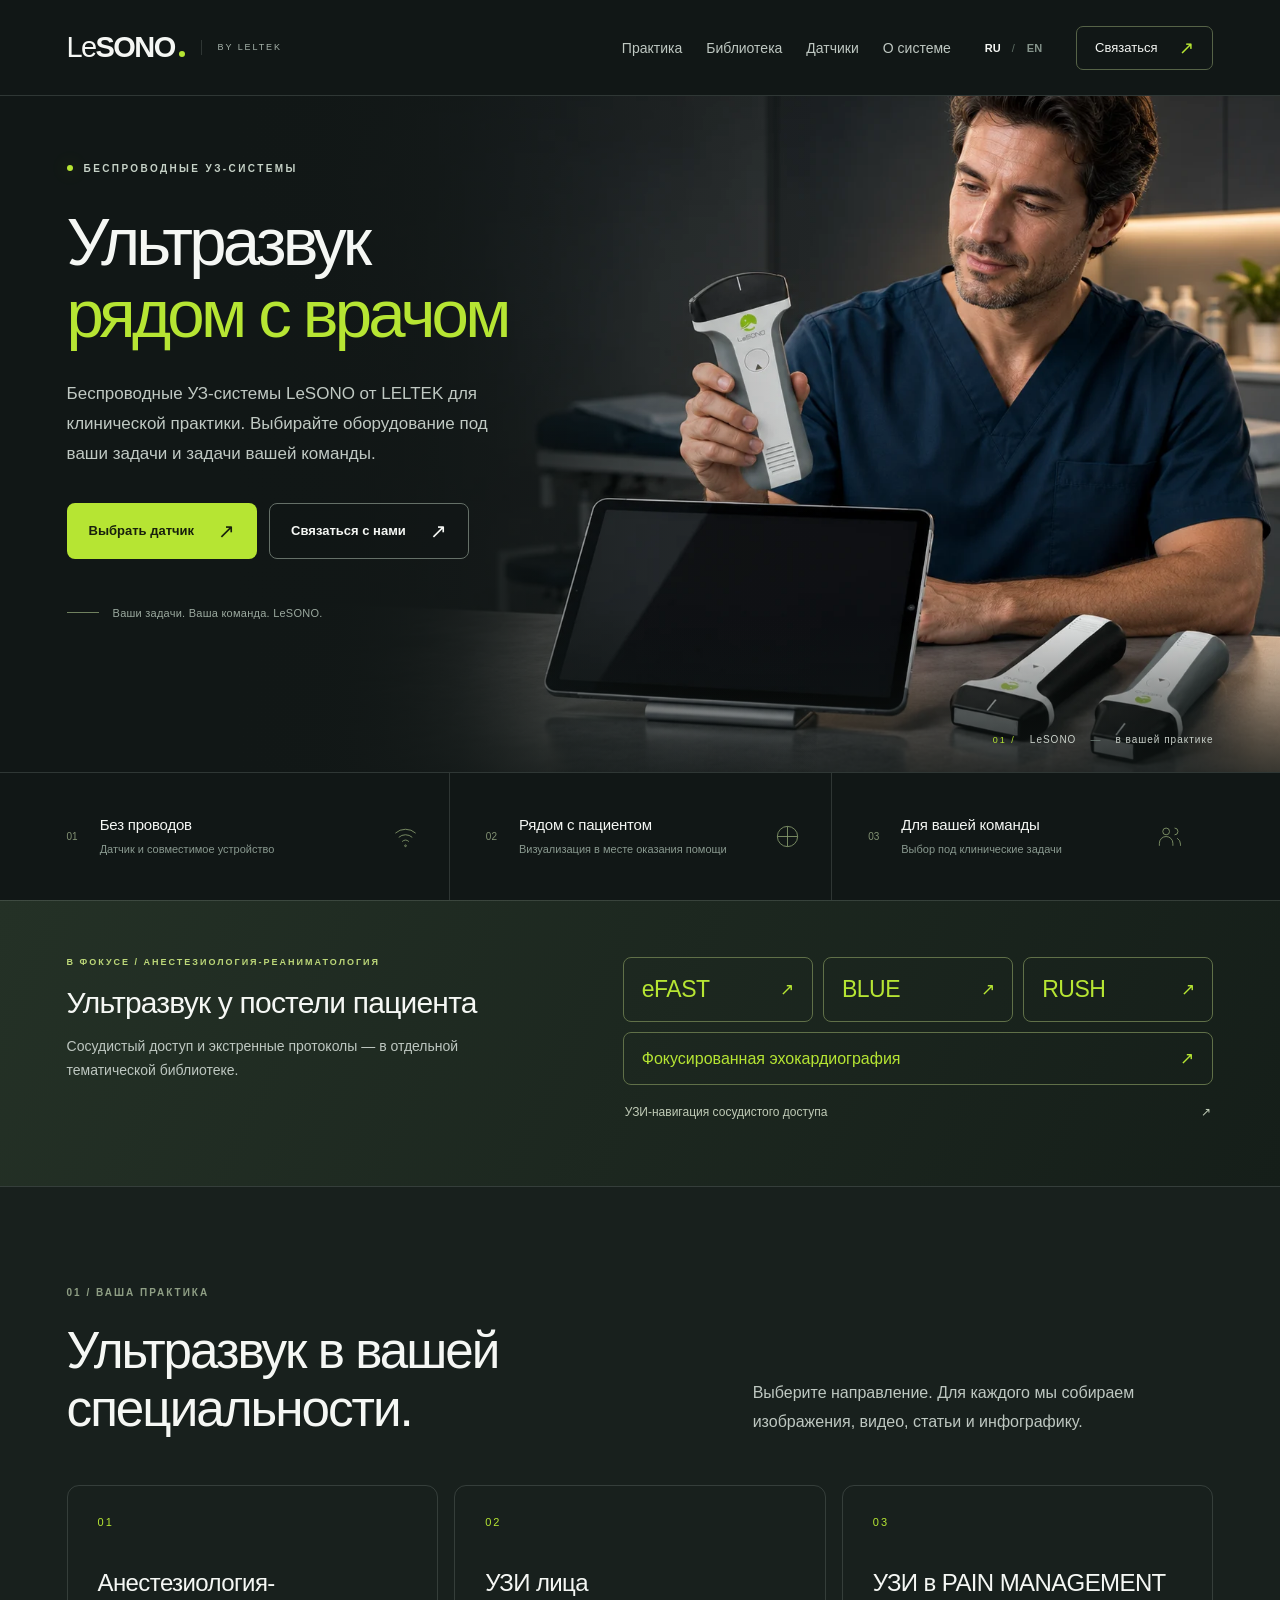
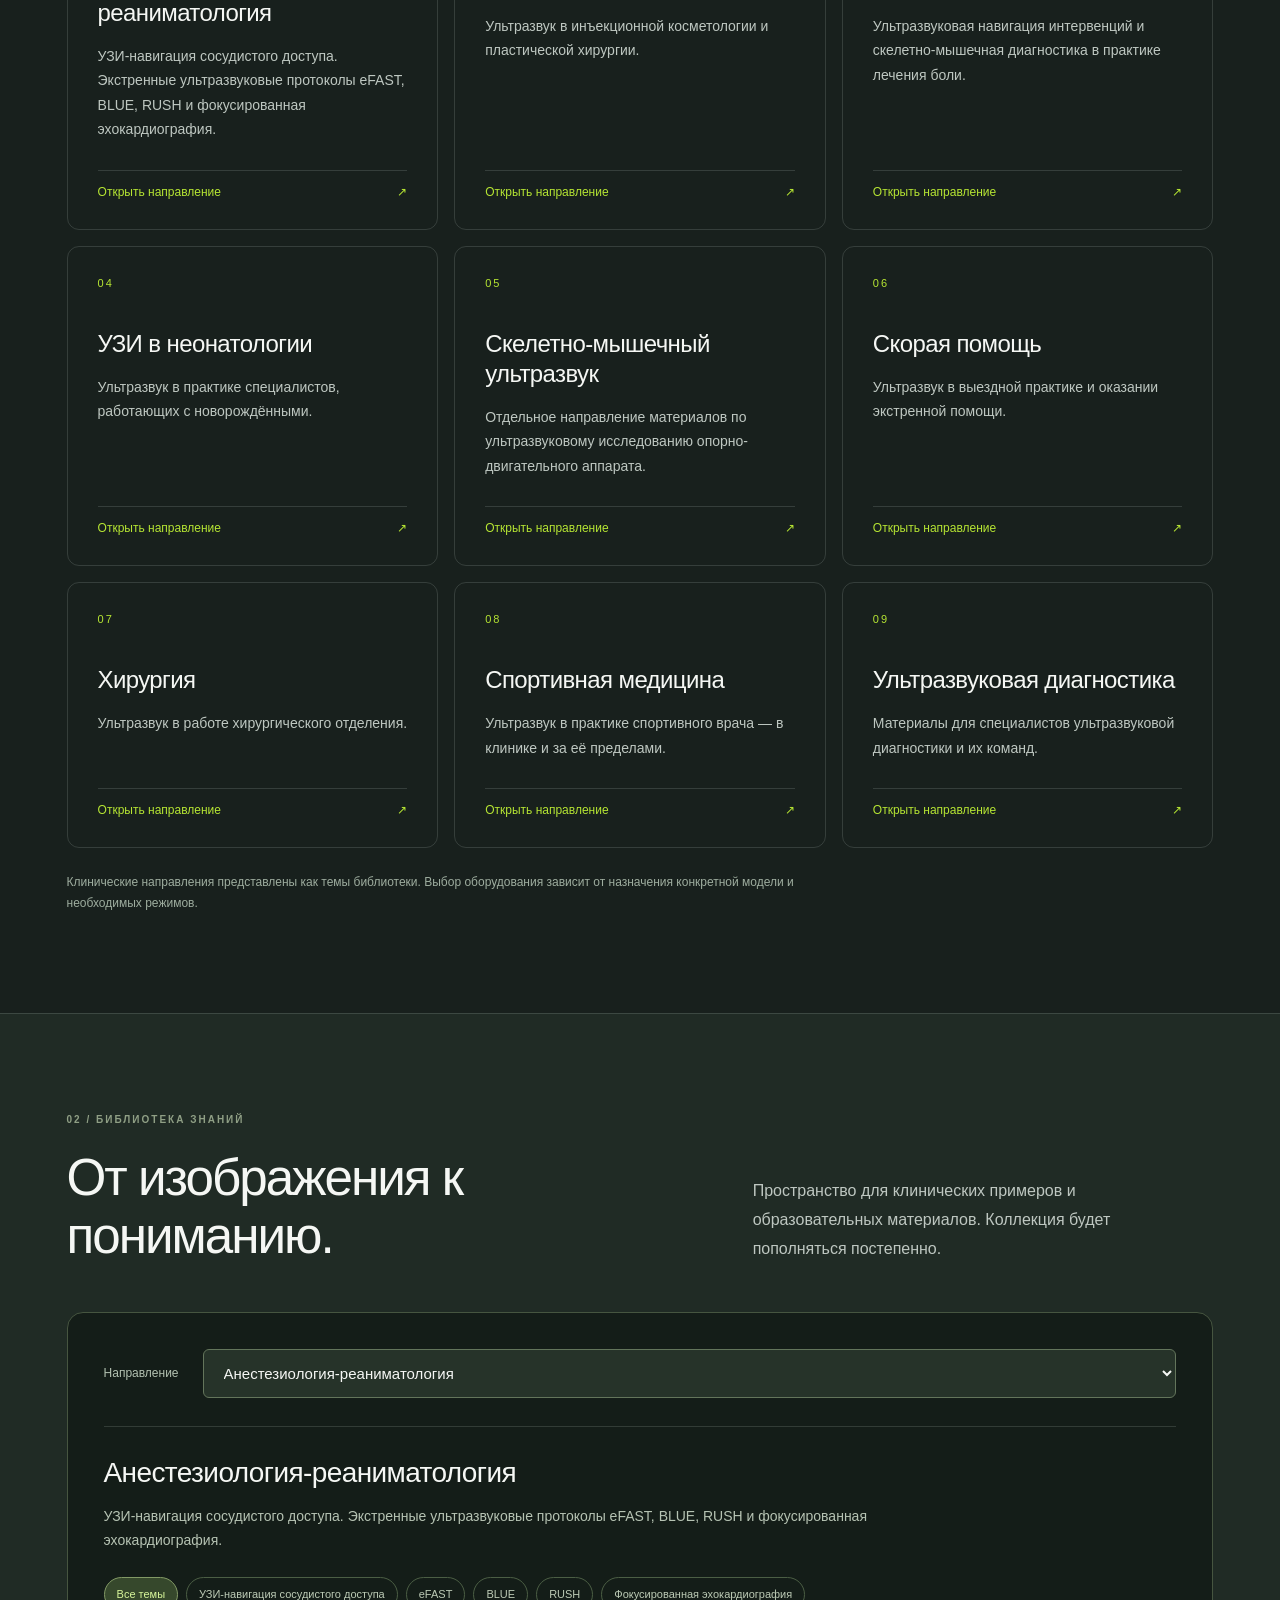
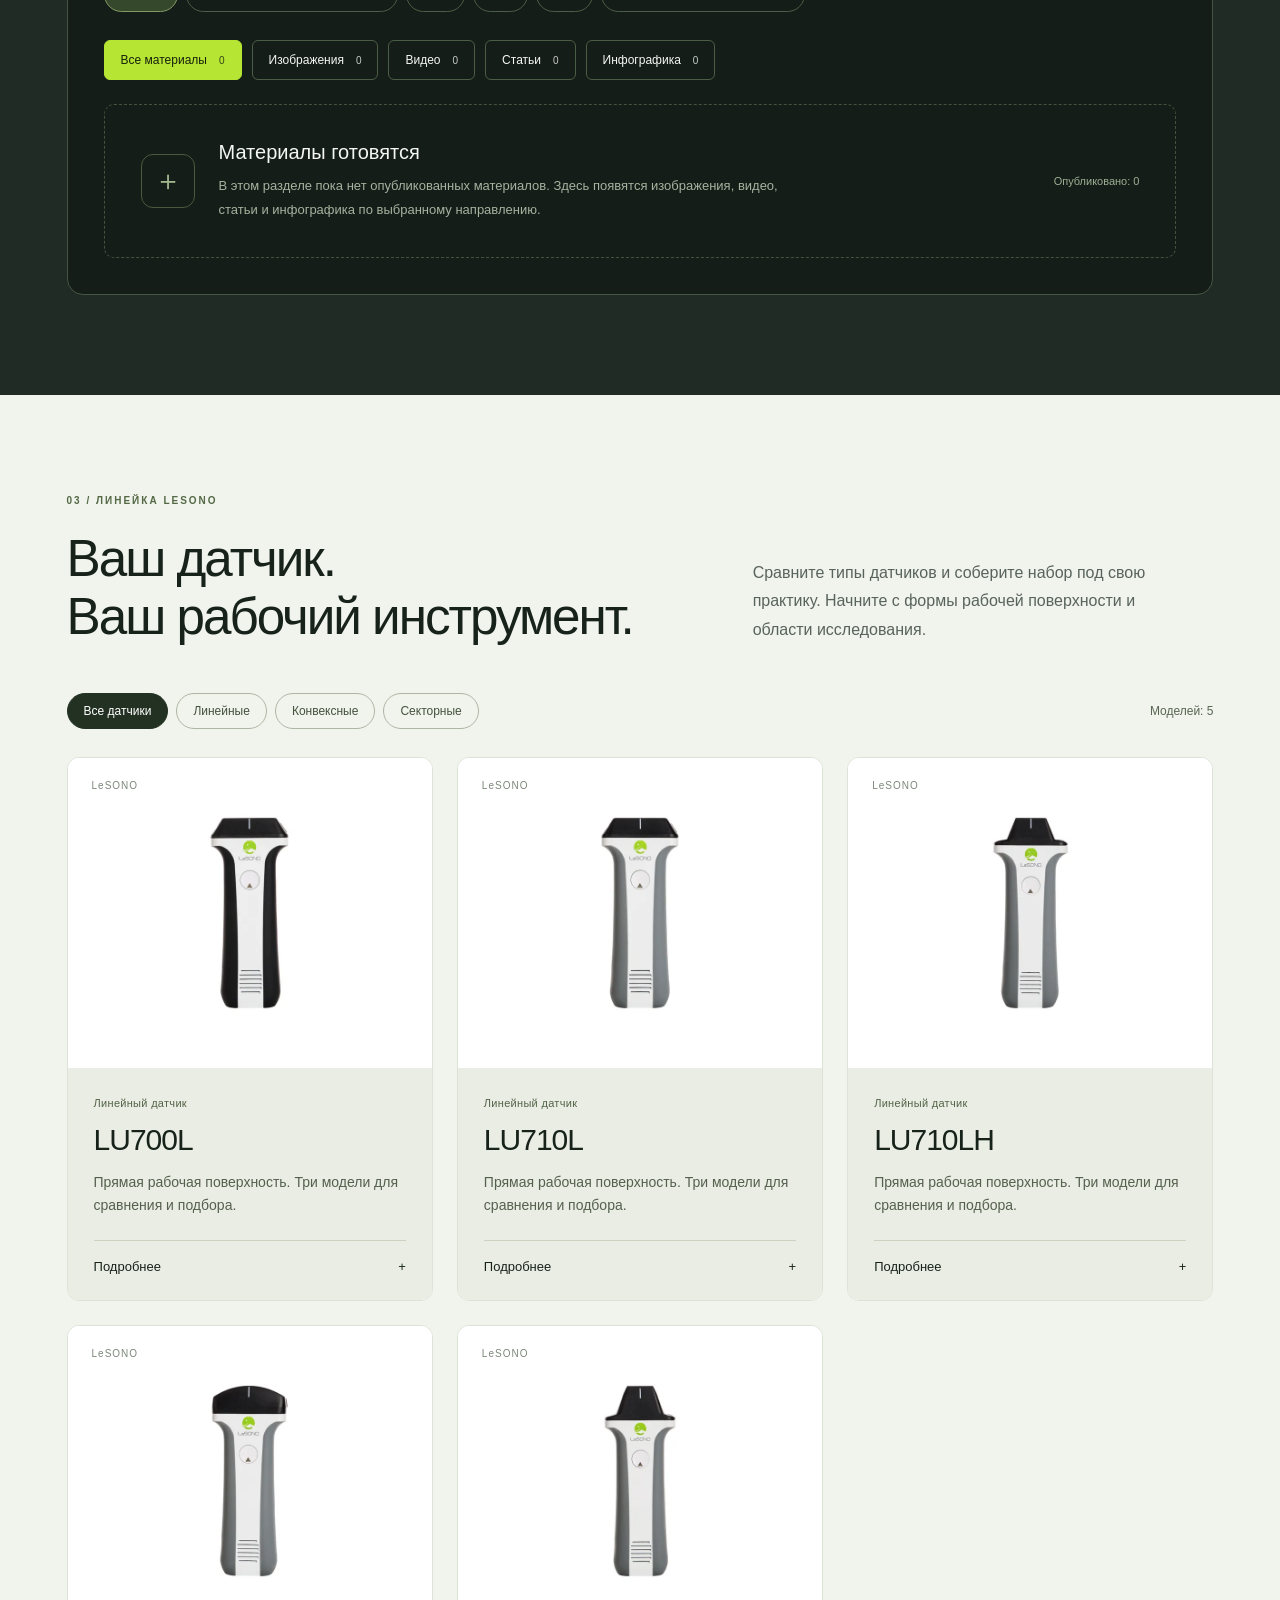
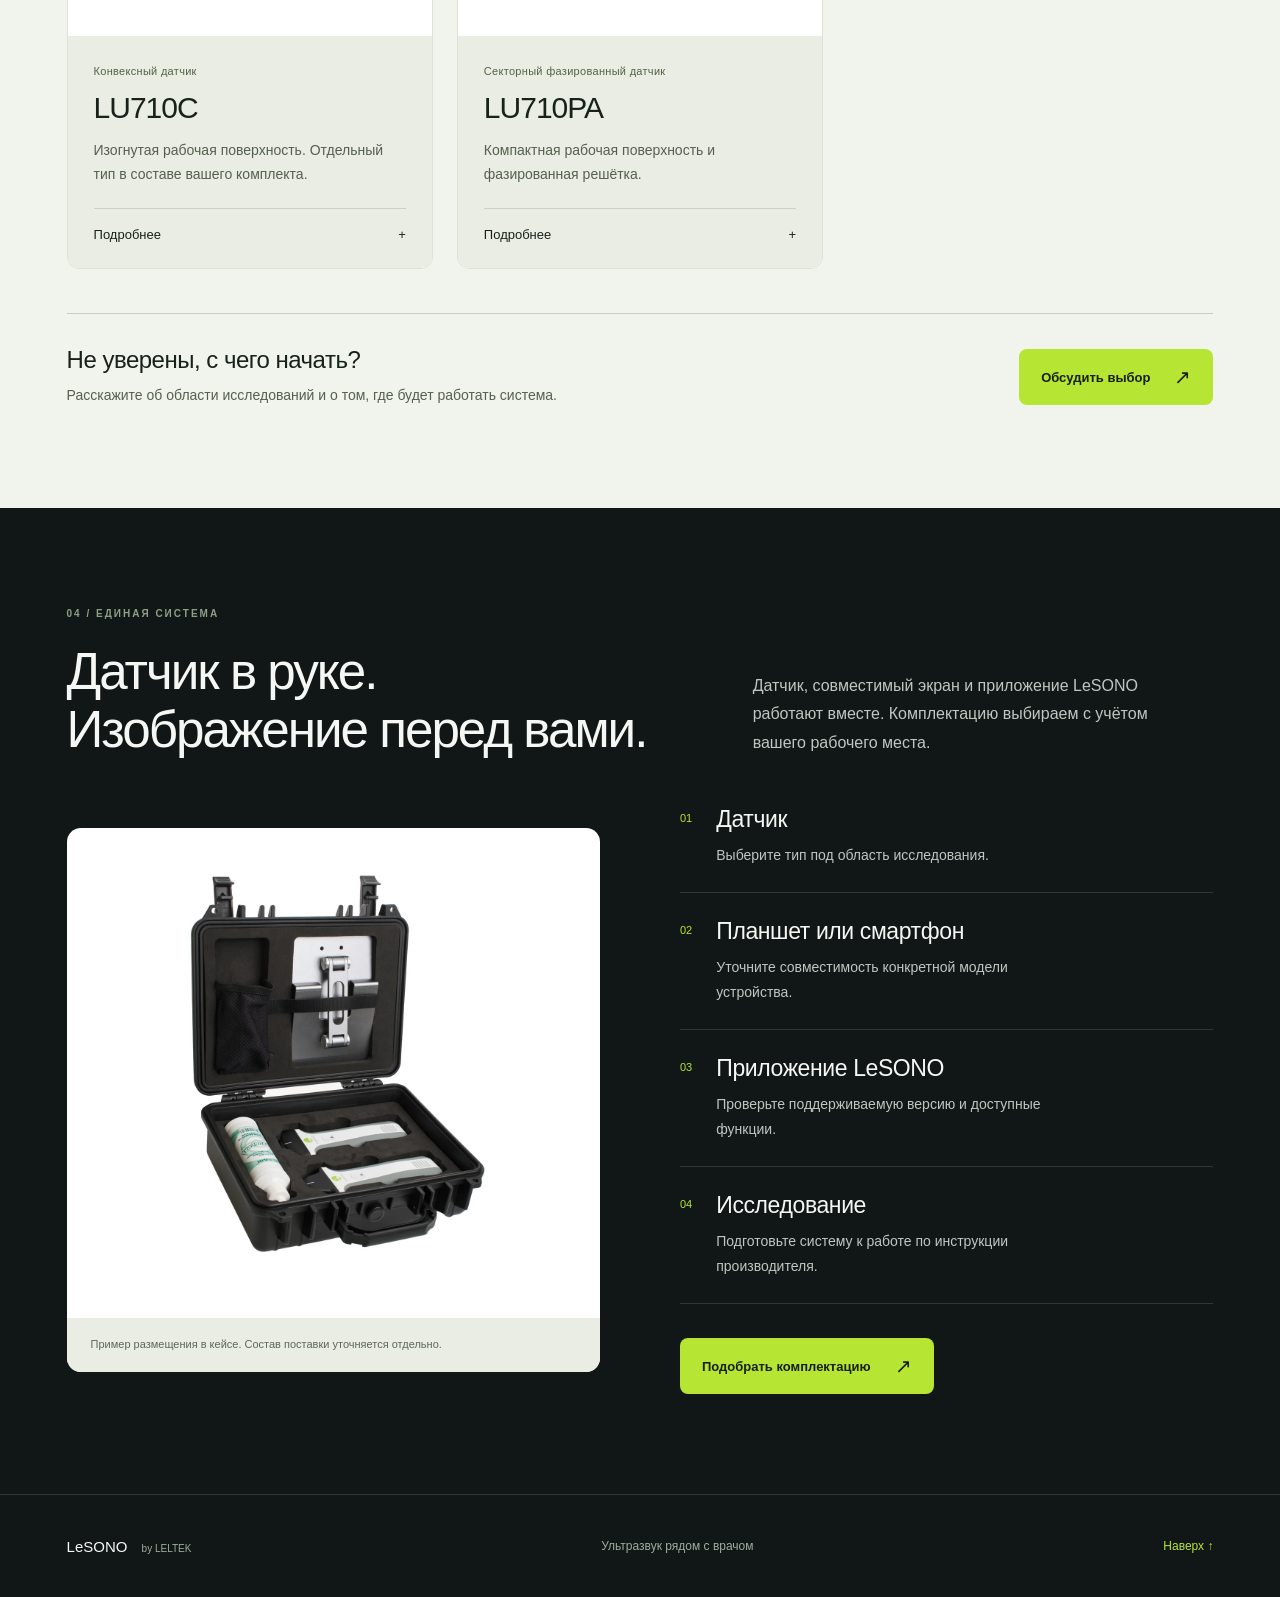
==== index.html @ 286c2ba1 "Publish bilingual LeSONO review website" ====
<!doctype html>
<html lang="ru">
  <head>
    <meta charset="UTF-8" />
    <meta name="viewport" content="width=device-width, initial-scale=1" />
    <meta name="color-scheme" content="dark" />
    <meta name="theme-color" content="#111716" />
    <meta name="robots" content="noindex, nofollow" />
    <meta name="description" content="Беспроводные УЗ-системы LeSONO от LELTEK. Оборудование под ваши задачи и задачи вашей команды." />
    <title>LeSONO — ультразвук рядом с врачом</title>
    <link rel="icon" href="./assets/favicon.svg" type="image/svg+xml" />
    <link rel="stylesheet" href="./styles.css" />
    <script src="./app.js" type="module"></script>
  </head>
  <body>
    <a class="skip-link" href="#main" data-i18n="skip">К содержимому</a>
    <header class="header">
      <a class="brand" href="./" aria-label="LeSONO by LELTEK">
        <span class="brand-name">Le<span>SONO</span><i aria-hidden="true"></i></span>
        <span class="brand-by">BY LELTEK</span>
      </a>
      <nav class="navigation" aria-label="Основная навигация" data-i18n-aria="navigation">
        <a class="nav-link" href="#practice" data-i18n="navPractice">Практика</a>
        <a class="nav-link" href="#library" data-i18n="navLibrary">Библиотека</a>
        <a class="nav-link" href="#catalog" data-i18n="navProbes">Датчики</a>
        <button class="nav-link" data-open="system" data-i18n="navSystem">О системе</button>
      </nav>
      <div class="header-actions">
        <div class="language-switch" role="group" aria-label="Язык сайта" data-i18n-aria="language">
          <button class="language-button is-active" type="button" data-language="ru" aria-pressed="true" aria-label="Русский">RU</button>
          <span aria-hidden="true">/</span>
          <button class="language-button" type="button" data-language="en" aria-pressed="false" aria-label="English">EN</button>
        </div>
        <button class="header-contact" data-open="contact"><span data-i18n="headerContact">Связаться</span><span aria-hidden="true">↗</span></button>
      </div>
    </header>

    <main id="main">
      <section class="hero" aria-labelledby="hero-title">
        <div class="hero-art">
          <picture>
            <source media="(max-width: 767px)" srcset="./assets/hero-mobile.webp" width="900" height="1125" />
            <img class="hero-image" src="./assets/hero-desktop.webp" width="1448" height="1086" fetchpriority="high" alt="Врач с беспроводным датчиком LeSONO, планшетом и дополнительными датчиками" data-i18n-alt="heroAlt" />
          </picture>
        </div>
        <div class="hero-copy">
          <p class="eyebrow"><span class="status-dot" aria-hidden="true"></span><span data-i18n="eyebrow">БЕСПРОВОДНЫЕ УЗ-СИСТЕМЫ</span></p>
          <h1 id="hero-title"><span data-i18n="titleFirst">Ультразвук</span><span class="title-accent" data-i18n="titleSecond">рядом с врачом</span></h1>
          <p class="hero-description" data-i18n="description">Беспроводные УЗ-системы LeSONO от LELTEK для клинической практики. Выбирайте оборудование под ваши задачи и задачи вашей команды.</p>
          <div class="hero-actions">
            <button class="button button-primary" data-open="probes"><span data-i18n="explore">Выбрать датчик</span><span aria-hidden="true">↗</span></button>
            <button class="button button-secondary" data-open="contact"><span data-i18n="contact">Связаться с нами</span><span aria-hidden="true">↗</span></button>
          </div>
          <div class="hero-signature"><span class="signature-line" aria-hidden="true"></span><span data-i18n="signature">Ваши задачи. Ваша команда. LeSONO.</span></div>
        </div>
        <div class="image-caption" aria-hidden="true"><span class="caption-index">01 /</span> LeSONO <span class="caption-separator">—</span> <span data-i18n="caption">в вашей практике</span></div>
      </section>

      <section class="principles" aria-label="Система LeSONO" data-i18n-aria="principlesLabel">
        <div class="principle"><span class="principle-index">01</span><div><h2 data-i18n="principleOne">Без проводов</h2><p data-i18n="principleOneText">Датчик и совместимое устройство</p></div><svg viewBox="0 0 32 32" fill="none" aria-hidden="true"><path d="M4 12a18 18 0 0 1 24 0M8 17a12 12 0 0 1 16 0M12 22a6 6 0 0 1 8 0"/><circle cx="16" cy="27" r="1"/></svg></div>
        <div class="principle"><span class="principle-index">02</span><div><h2 data-i18n="principleTwo">Рядом с пациентом</h2><p data-i18n="principleTwoText">Визуализация в месте оказания помощи</p></div><svg viewBox="0 0 32 32" fill="none" aria-hidden="true"><path d="M16 4v24M4 16h24"/><circle cx="16" cy="16" r="12"/></svg></div>
        <div class="principle"><span class="principle-index">03</span><div><h2 data-i18n="principleThree">Для вашей команды</h2><p data-i18n="principleThreeText">Выбор под клинические задачи</p></div><svg viewBox="0 0 32 32" fill="none" aria-hidden="true"><circle cx="12" cy="10" r="4"/><path d="M4 27v-3a8 8 0 0 1 16 0v3M22 6a4 4 0 0 1 0 8M25 18a8 8 0 0 1 4 7v2"/></svg></div>
      </section>
    </main>

    <dialog id="probes-dialog" class="dialog probes-dialog" aria-labelledby="probes-title">
      <div class="dialog-inner">
        <button class="close-button" data-close aria-label="Закрыть" data-i18n-aria="close">×</button>
        <p class="eyebrow" data-i18n="range">ЛИНЕЙКА LESONO</p>
        <h2 id="probes-title" data-i18n="probesTitle">Выберите свой датчик</h2>
        <p class="dialog-intro" data-i18n="probesIntro">Начните с типа датчика. Для уточнения комплектации свяжитесь с нами.</p>
        <div class="filter-list" role="group" aria-label="Тип датчика" data-i18n-aria="probeType">
          <button class="filter is-active" data-filter="all" aria-pressed="true" data-i18n="all">Все</button>
          <button class="filter" data-filter="linear" aria-pressed="false" data-i18n="linear">Линейные</button>
          <button class="filter" data-filter="convex" aria-pressed="false" data-i18n="convex">Конвексные</button>
          <button class="filter" data-filter="phased" aria-pressed="false" data-i18n="phased">Секторные</button>
        </div>
        <div class="probe-grid" id="probe-grid" aria-live="polite"></div>
        <a id="quick-catalog" class="quick-catalog" href="#catalog">Открыть полный каталог ↓</a>
        <div class="dialog-footer"><span data-i18n="selectionHint">Обсудите задачи вашей команды</span><button class="button button-primary" data-open="contact"><span data-i18n="contact">Связаться с нами</span><span aria-hidden="true">↗</span></button></div>
      </div>
    </dialog>

    <dialog id="system-dialog" class="dialog small-dialog" aria-labelledby="system-title">
      <div class="dialog-inner">
        <button class="close-button" data-close aria-label="Закрыть" data-i18n-aria="close">×</button>
        <p class="eyebrow">LESONO BY LELTEK</p>
        <h2 id="system-title" data-i18n="systemTitle">От датчика к изображению</h2>
        <p class="dialog-intro" data-i18n="systemIntro">Беспроводной датчик работает вместе с приложением на совместимом устройстве. Состав системы подбирается под задачи вашей практики.</p>
        <ol class="system-steps"><li><span data-i18n="stepOne">Выберите датчик</span></li><li><span data-i18n="stepTwo">Уточните совместимость устройства</span></li><li><span data-i18n="stepThree">Подберите комплектацию</span></li></ol>
        <button class="button button-primary" data-open="probes"><span data-i18n="explore">Выбрать датчик</span><span aria-hidden="true">↗</span></button>
      </div>
    </dialog>

    <dialog id="contact-dialog" class="dialog small-dialog" aria-labelledby="contact-title">
      <div class="dialog-inner">
        <button class="close-button" data-close aria-label="Закрыть" data-i18n-aria="close">×</button>
        <p class="eyebrow" data-i18n="contactEyebrow">ПРЯМОЙ КОНТАКТ</p>
        <h2 id="contact-title" data-i18n="contactTitle">Обсудим ваши задачи</h2>
        <div id="contact-details"></div>
      </div>
    </dialog>
    <noscript><p class="noscript-note">Для переключения языка и просмотра моделей включите JavaScript. / Enable JavaScript to switch languages and browse probes.</p></noscript>
  </body>
</html>
---- styles.css ----
@charset "UTF-8";
:root{--bg:#111716;--panel:#18201d;--text:#f5f7f4;--muted:#bec7c1;--lime:#b6e533;--border:rgba(221,236,225,.15);--gutter:clamp(24px,5.2vw,88px);font-family:Inter,"Segoe UI",Arial,sans-serif;color:var(--text);background:var(--bg);font-synthesis:none;-webkit-font-smoothing:antialiased;color-scheme:dark}
*{box-sizing:border-box}body{margin:0}button,a{-webkit-tap-highlight-color:transparent}button{font:inherit;cursor:pointer}a{color:inherit;text-decoration:none}button{color:inherit}button:focus-visible,a:focus-visible{outline:2px solid var(--lime);outline-offset:5px}button:disabled{cursor:default}::selection{background:var(--lime);color:var(--bg)}[hidden]{display:none!important}body.dialog-open{overflow:hidden}.skip-link{position:fixed;top:-100px;left:20px;z-index:50;background:var(--lime);color:var(--bg);padding:12px 20px}.skip-link:focus{top:12px}
.header{height:96px;padding:0 var(--gutter);display:flex;align-items:center;gap:56px;border-bottom:1px solid var(--border);position:relative;z-index:2;max-width:1920px;margin:auto;background:var(--bg)}.brand{display:flex;align-items:center;gap:16px;flex-shrink:0}.brand-name{font-size:29px;line-height:1;letter-spacing:-1.6px;font-weight:350;position:relative}.brand-name>span{font-weight:650}.brand-name i{display:inline-block;width:6px;height:6px;border-radius:50%;background:var(--lime);margin-left:4px}.brand-by{font-size:9px;letter-spacing:1.9px;color:#a5b1a9;line-height:1.6;border-left:1px solid var(--border);padding-left:16px}.navigation{display:flex;gap:32px;margin-left:auto}.nav-link{background:none;border:0;padding:12px 0;color:var(--muted);font-size:14px;transition:color .2s}.nav-link:hover{color:white}.header-actions{display:flex;gap:32px;align-items:center}.language-switch{display:flex;gap:9px;align-items:center;color:#5d6c63;font-size:11px;letter-spacing:1px}.language-button{border:0;background:transparent;padding:12px 2px;font-size:11px;color:#85948b;font-weight:600}.language-button.is-active{color:var(--text)}.header-contact{display:flex;align-items:center;gap:22px;border:1px solid #566347;background:transparent;padding:12px 18px;font-size:13px;border-radius:7px;transition:border-color .2s}.header-contact:hover{border-color:var(--lime)}.header-contact>span:last-child{color:var(--lime);font-size:18px;line-height:1}
.hero{position:relative;isolation:isolate;min-height:650px;height:clamp(650px,calc(100svh - 224px),860px);max-width:1920px;margin:auto;overflow:hidden;background:var(--bg)}.hero-art{position:absolute;z-index:-2;right:0;top:0;width:82%;height:100%}.hero-art picture{display:block;width:100%;height:100%}.hero-image{display:block;width:100%;height:100%;object-fit:cover;object-position:center 53%}.hero-art::after{content:"";position:absolute;inset:0;background:linear-gradient(90deg,var(--bg) 0%,rgba(17,23,22,.95) 9%,rgba(17,23,22,.74) 22%,rgba(17,23,22,.2) 40%,transparent 57%),linear-gradient(0deg,rgba(17,23,22,.8),transparent 23%)}.hero-copy{padding:clamp(62px,7.4vh,100px) 0 60px var(--gutter);width:min(58%,780px);position:relative;z-index:1;animation:appear .7s ease-out both}.eyebrow{font-size:10px;letter-spacing:2.4px;font-weight:600;display:flex;align-items:center;gap:11px;margin:0 0 32px;color:#c6d2c7}.status-dot{width:6px;height:6px;background:var(--lime);border-radius:50%;box-shadow:0 0 18px #b6e53355;flex-shrink:0}h1{font-size:clamp(54px,5.25vw,84px);line-height:1.07;font-weight:450;letter-spacing:-3.8px;margin:0 0 30px;max-width:720px}h1>span{display:block}.title-accent{color:var(--lime)}.hero-description{font-size:17px;line-height:1.75;max-width:448px;color:#c0c9c3;margin:0 0 34px;font-weight:350;text-wrap:pretty}.hero-actions{display:flex;gap:12px;flex-wrap:wrap}.button{display:inline-flex;justify-content:space-between;align-items:center;gap:24px;border-radius:8px;border:1px solid transparent;padding:17px 21px;min-height:54px;font-size:13px;font-weight:600;transition:background .2s,border-color .2s,transform .2s}.button>span:last-child[aria-hidden]{font-size:20px;line-height:1;font-weight:400}.button-primary{background:var(--lime);color:#18200d}.button-primary:hover{background:#c6ef53;transform:translateY(-2px)}.button-secondary{background:rgba(17,23,22,.55);border-color:#657068;color:var(--text)}.button-secondary:hover{background:#243026;border-color:#9aaa9b}.hero-signature{display:flex;gap:14px;align-items:center;font-size:11px;letter-spacing:.25px;color:#9ba99f;margin-top:48px}.signature-line{width:32px;height:1px;background:#70815f}.image-caption{position:absolute;right:var(--gutter);bottom:27px;font-size:10px;letter-spacing:1px;color:#c9d0c9;display:flex;gap:14px;align-items:center}.caption-index{font-size:9px;letter-spacing:2px;color:var(--lime)}.caption-separator{color:#728079}
.principles{border-top:1px solid var(--border);display:grid;grid-template-columns:repeat(3,1fr);padding:0 var(--gutter);max-width:1920px;margin:auto;min-height:128px;background:var(--bg)}.principle{display:flex;align-items:center;gap:22px;padding:28px 30px 28px 0;position:relative}.principle+.principle{padding-left:36px;border-left:1px solid var(--border)}.principle-index{font-size:10px;color:#839274;align-self:center}.principle h2{font-size:15px;font-weight:500;margin:0 0 8px;letter-spacing:-.2px}.principle p{font-size:11px;line-height:1.5;color:#89998f;margin:0}.principle svg{width:27px;height:27px;stroke:#899d6f;stroke-width:1;flex-shrink:0;margin-left:auto}.noscript-note{padding:20px var(--gutter);color:var(--muted)}
.dialog{border:1px solid #4a5944;border-radius:18px;background:var(--panel);color:var(--text);padding:0;width:min(1050px,calc(100% - 40px));max-height:calc(100svh - 48px);box-shadow:0 30px 100px #0009}.dialog::backdrop{background:#060b09ce;backdrop-filter:blur(8px)}.dialog-inner{padding:42px;position:relative}.close-button{position:absolute;right:20px;top:17px;width:38px;height:38px;border:1px solid var(--border);border-radius:50%;background:transparent;color:var(--muted);font-size:26px;line-height:1}.close-button:hover{border-color:var(--lime);color:var(--text)}.dialog .eyebrow{margin-bottom:16px;padding-right:40px;color:var(--lime)}.dialog h2{font-size:clamp(27px,3vw,42px);line-height:1.15;letter-spacing:-1.3px;font-weight:450;margin:0 0 18px;padding-right:20px}.dialog-intro{font-size:15px;color:var(--muted);line-height:1.7;max-width:670px;margin:0 0 24px}.filter-list{display:flex;gap:8px;flex-wrap:wrap;margin:28px 0 24px}.filter{font-size:12px;border:1px solid #465345;background:transparent;border-radius:30px;padding:10px 16px;color:var(--muted)}.filter.is-active{background:var(--lime);color:var(--bg);border-color:var(--lime)}.probe-grid{display:grid;grid-template-columns:repeat(5,1fr);gap:12px}.probe-card{border:1px solid var(--border);border-radius:10px;overflow:hidden;background:#111815}.probe-card img{width:100%;height:180px;object-fit:contain;background:#fff;display:block;padding:14px}.probe-card-copy{padding:16px 12px}.probe-card h3{font-size:16px;font-weight:550;margin:0 0 8px}.probe-card p{font-size:11px;color:var(--muted);margin:0;line-height:1.5}.dialog-footer{border-top:1px solid var(--border);margin-top:28px;padding-top:24px;display:flex;align-items:center;justify-content:space-between;gap:20px}.dialog-footer>span{font-size:13px;color:var(--muted)}.small-dialog{max-width:620px}.system-steps{counter-reset:step;list-style:none;margin:28px 0;padding:0}.system-steps li{counter-increment:step;display:flex;gap:18px;align-items:center;padding:16px 0;border-top:1px solid var(--border);font-size:14px}.system-steps li::before{content:"0" counter(step);font-size:11px;color:var(--lime)}.contact-unavailable{line-height:1.75;color:var(--muted);font-size:16px;margin:24px 0 8px}.contact-list{display:grid;gap:12px;margin:24px 0 0}.contact-list a{font-size:20px;overflow-wrap:anywhere;color:var(--lime)}.contact-person{color:var(--muted);font-size:15px}.contact-status{width:32px;height:1px;background:var(--lime);margin-top:28px}
@keyframes appear{from{opacity:0;transform:translateY(14px)}to{opacity:1;transform:translateY(0)}}
@media(min-width:1600px){.hero-copy{padding-top:100px}.hero-description{font-size:19px;max-width:490px}.button{font-size:14px}.hero-signature{margin-top:62px}}
@media(min-width:768px) and (max-width:1100px){.header{gap:28px;height:82px}.header-actions{gap:20px}.navigation{gap:20px}.brand-by{display:none}.hero{height:680px}.hero-copy{width:66%;padding-top:80px}h1{font-size:58px;letter-spacing:-2.8px;max-width:540px}.hero-description{max-width:365px;font-size:16px}.hero-art{width:90%}.hero-art::after{background:linear-gradient(90deg,var(--bg),rgba(17,23,22,.92) 19%,rgba(17,23,22,.45) 45%,transparent 73%),linear-gradient(0deg,rgba(17,23,22,.8),transparent 25%)}.principle{gap:12px;padding-right:18px}.principle+.principle{padding-left:20px}.principle svg{display:none}.principle h2{font-size:13px}.principle p{font-size:10px}.probe-grid{grid-template-columns:repeat(3,1fr)}}
@media(max-width:767px){:root{--gutter:22px}.header{height:76px;gap:16px}.brand-name{font-size:26px}.brand-by{font-size:8px;letter-spacing:1.3px;padding-left:11px}.brand{gap:11px}.navigation,.header-contact{display:none}.header-actions{margin-left:auto;gap:0}.language-switch{gap:7px}.hero{height:auto;min-height:0;display:flex;flex-direction:column;overflow:hidden}.hero-copy{order:0;width:100%;padding:40px var(--gutter) 0}.eyebrow{font-size:9px;letter-spacing:1.8px;margin-bottom:24px}h1{font-size:clamp(42px,10.6vw,66px);line-height:1.08;letter-spacing:-2.2px;margin-bottom:24px;max-width:620px}.title-accent{max-width:600px}.hero-description{font-size:16px;line-height:1.7;max-width:540px;margin-bottom:28px}.hero-actions{display:grid;grid-template-columns:1fr;gap:10px;max-width:540px}.button{min-height:52px;padding:15px 20px;font-size:13px;border-radius:8px}.hero-signature{display:none}.hero-art{order:1;position:relative;z-index:0;width:100%;height:auto;right:auto;top:auto;margin-top:8px}.hero-art picture{height:auto}.hero-image{height:auto;object-fit:contain;width:100%}.hero-art::after{background:linear-gradient(180deg,var(--bg) 0%,rgba(17,23,22,.6) 5%,transparent 18%),linear-gradient(0deg,var(--bg),transparent 13%);pointer-events:none}.image-caption{z-index:1;bottom:24px;right:var(--gutter);font-size:9px;gap:10px}.principles{grid-template-columns:1fr;padding:0 var(--gutter)}.principle{padding:24px 0;gap:20px}.principle+.principle{border-left:0;border-top:1px solid var(--border);padding:24px 0}.principle h2{font-size:15px}.principle p{font-size:12px}.principle svg{width:25px;height:25px}.dialog{width:calc(100% - 24px);max-height:calc(100svh - 24px);border-radius:14px}.dialog-inner{padding:32px 20px 24px}.close-button{top:12px;right:12px;width:32px;height:32px}.dialog h2{font-size:30px;padding-right:14px}.dialog .eyebrow{font-size:8px}.dialog-intro{font-size:14px}.filter{padding:9px 13px;font-size:11px}.filter-list{gap:7px;margin:22px 0}.probe-grid{grid-template-columns:repeat(2,minmax(0,1fr));gap:10px}.probe-card img{height:170px}.probe-card-copy{padding:13px 10px}.probe-card h3{font-size:15px}.dialog-footer{align-items:stretch;flex-direction:column;gap:16px}.dialog-footer .button{width:100%}.contact-unavailable{font-size:15px}}
.section-pad{padding:100px var(--gutter);max-width:1920px;margin:auto;scroll-margin-top:24px}.section-heading{display:grid;grid-template-columns:1.35fr 1fr;gap:64px;align-items:end;margin-bottom:48px}.section-label{font-size:10px;font-weight:600;letter-spacing:2px;margin:0 0 24px;color:#8f9f85}.section-heading h2{font-size:clamp(36px,4vw,60px);font-weight:450;line-height:1.12;letter-spacing:-2px;margin:0;white-space:pre-line}.section-intro{font-size:16px;line-height:1.8;color:var(--muted);max-width:440px;margin:0}.practice{border-top:1px solid var(--border);background:#18201d}.task-grid{display:grid;grid-template-columns:repeat(6,minmax(0,1fr));gap:16px}.task-card{grid-column:span 2;padding:30px;border:1px solid var(--border);border-radius:12px;display:flex;flex-direction:column;transition:background .2s,transform .2s}.task-card:nth-child(n+4){grid-column:span 3}.task-card:hover{background:#202b25;transform:translateY(-3px)}.task-number{font-size:11px;letter-spacing:2px;color:var(--lime);margin-bottom:40px}.task-card h3{font-size:24px;line-height:1.25;letter-spacing:-.6px;font-weight:450;margin:0 0 16px}.task-card p{font-size:14px;line-height:1.75;color:var(--muted);margin:0 0 28px;max-width:470px}.task-card a,.task-card button{display:flex;justify-content:space-between;gap:12px;background:none;border:0;padding:14px 0 0;border-top:1px solid var(--border);text-align:left;color:var(--lime);font-size:12px;margin-top:auto}.section-note{font-size:12px;line-height:1.7;color:#9ead9f;margin:24px 0 0;max-width:780px}.catalog{background:#f1f3ed;color:#17221b;color-scheme:light}.catalog .section-label{color:#536945}.catalog .section-intro{color:#58645b}.catalog-toolbar{display:flex;align-items:center;justify-content:space-between;gap:20px;margin-bottom:28px}.catalog-toolbar .filter-list{margin:0}.catalog .filter{color:#44523e;border-color:#acb7a5}.catalog .filter.is-active{background:#233122;color:white;border-color:#233122}.catalog #catalog-count{font-size:12px;white-space:nowrap;color:#596653}.catalog-grid{display:grid;grid-template-columns:repeat(3,minmax(0,1fr));gap:24px;align-items:start}.catalog-card{background:#fff;border:1px solid #dde2d7;border-radius:12px;overflow:hidden}.catalog-photo{height:310px;position:relative;padding:28px;background:#fff}.catalog-photo img{height:100%;width:100%;object-fit:contain;display:block;transition:transform .35s}.catalog-card:hover img{transform:scale(1.035)}.model-label{position:absolute;top:22px;left:24px;font-size:10px;letter-spacing:1px;color:#7b8879}.catalog-copy{padding:26px;background:#e9ede3}.catalog-type{font-size:11px!important;letter-spacing:.3px;color:#526348!important;margin-bottom:10px!important}.catalog-copy h3{font-size:30px;font-weight:500;letter-spacing:-1px;margin:0 0 14px}.catalog-copy p{font-size:14px;line-height:1.7;color:#55604f;margin:0 0 22px}.catalog-copy details{border-top:1px solid #c9d3bf}.catalog-copy summary{cursor:pointer;display:flex;justify-content:space-between;gap:12px;padding:18px 0 0;font-size:13px;list-style:none}.catalog-copy summary::-webkit-details-marker{display:none}.catalog-copy summary:focus-visible{outline:2px solid #425e23;outline-offset:5px}.catalog-copy details[open] summary{padding-bottom:18px}.catalog-copy details[open] summary span{transform:rotate(45deg)}.catalog-copy details button{background:none;border:0;padding:0;text-align:left;font-size:13px;color:#263b1d;text-decoration:underline;text-underline-offset:4px}.catalog button:focus-visible,.catalog a:focus-visible{outline-color:#425e23}.selection-banner{margin-top:44px;border-top:1px solid #c5cfbb;padding-top:32px;display:flex;align-items:center;justify-content:space-between;gap:32px}.selection-banner h3{font-size:24px;letter-spacing:-.5px;font-weight:500;margin:0 0 10px}.selection-banner p{font-size:14px;line-height:1.7;color:#55604f;margin:0}.selection-banner .button{flex-shrink:0}.system-section{background:#111716}.system-layout{display:grid;grid-template-columns:1fr 1fr;gap:80px;align-items:center}.kit-figure{margin:0;border-radius:14px;overflow:hidden;background:#fff}.kit-figure img{display:block;width:100%;height:490px;object-fit:contain;padding:24px}.kit-figure figcaption{font-size:11px;line-height:1.6;color:#5c675b;background:#e9ede3;padding:18px 24px}.workflow ol{list-style:none;margin:0 0 34px;padding:0}.workflow li{display:flex;gap:24px;padding:25px 0;border-bottom:1px solid var(--border)}.workflow li:first-child{padding-top:0}.step-number{font-size:11px;color:var(--lime);padding-top:6px}.workflow h3{font-weight:450;font-size:23px;letter-spacing:-.4px;margin:0 0 10px}.workflow p{font-size:14px;line-height:1.75;color:var(--muted);margin:0;max-width:360px}.site-footer{padding:32px var(--gutter);border-top:1px solid var(--border);display:flex;gap:24px;align-items:center;justify-content:space-between;font-size:15px;max-width:1920px;margin:auto}.footer-by{font-size:10px;color:#9fad9f;margin-left:10px}.site-footer p{color:#9fad9f;font-size:12px}.site-footer a{font-size:12px;color:var(--lime)}.quick-catalog{display:inline-block;font-size:13px;color:var(--lime);margin-top:24px}
@media(max-width:1100px){.section-pad{padding-top:72px;padding-bottom:72px}.section-heading{gap:36px}.catalog-grid{grid-template-columns:repeat(2,minmax(0,1fr))}.task-card{padding:24px}.task-card h3{font-size:21px}.system-layout{gap:40px}.kit-figure img{height:420px}}
@media(max-width:767px){.section-pad{padding:64px var(--gutter)}.section-heading{grid-template-columns:1fr;gap:24px;margin-bottom:32px}.section-heading h2{font-size:36px;letter-spacing:-1.4px}.section-label{font-size:9px;margin-bottom:20px}.section-intro{font-size:15px}.task-grid{grid-template-columns:1fr;gap:12px}.task-card,.task-card:nth-child(n+4){grid-column:auto}.task-number{margin-bottom:24px}.task-card h3{font-size:24px}.catalog-toolbar{align-items:flex-start;flex-direction:column;gap:16px}.catalog-grid{grid-template-columns:1fr;gap:20px}.catalog-photo{height:300px}.catalog-copy{padding:24px}.selection-banner{align-items:stretch;flex-direction:column;gap:24px}.system-layout{grid-template-columns:1fr;gap:36px}.kit-figure img{height:360px;padding:16px}.workflow h3{font-size:22px}.workflow .button{width:100%}.site-footer{flex-wrap:wrap;gap:16px}.site-footer p{order:3;width:100%;margin:0}.site-footer>a{margin-left:auto}}
.protocol-section{max-width:1920px;margin:auto;display:grid;grid-template-columns:1fr 1.2fr;gap:64px;padding:56px var(--gutter);border-top:1px solid var(--border);background:linear-gradient(115deg,#243126,#151e19)}.protocol-heading .section-label{color:#bdd879;margin-bottom:18px;font-size:9px}.protocol-heading h2{font-size:30px;line-height:1.2;font-weight:450;letter-spacing:-.8px;margin:0 0 14px}.protocol-heading>p:last-child{font-size:14px;line-height:1.7;color:var(--muted);max-width:410px;margin:0}.protocol-links{display:grid;grid-template-columns:repeat(3,minmax(0,1fr));gap:10px;align-content:center}.protocol-chip{display:flex;align-items:center;justify-content:space-between;gap:10px;border:1px solid #607048;padding:18px;border-radius:8px;font-size:23px;letter-spacing:-.5px;color:var(--lime);transition:background .2s}.protocol-chip>span:last-child{font-size:17px}.protocol-chip:hover{background:#354429}.protocol-echo{grid-column:1/-1;font-size:16px;letter-spacing:0;padding:15px 18px}.vascular-link{grid-column:1/-1;display:flex;justify-content:space-between;font-size:12px;line-height:1.6;color:#c0cbb7;padding:8px 2px}.task-grid{grid-template-columns:repeat(3,minmax(0,1fr))}.task-card,.task-card:nth-child(n+4){grid-column:auto}.task-card h3{overflow-wrap:anywhere}.library-section{background:#202b25;border-top:1px solid var(--border)}.library-shell{background:#141d18;border:1px solid #465540;border-radius:16px;padding:36px}.library-select{display:flex;gap:24px;align-items:center;padding-bottom:28px;border-bottom:1px solid var(--border);margin-bottom:28px}.library-select label{font-size:12px;color:#b3c1b1}.library-select select{max-width:100%;min-width:0;flex:1;border:1px solid #63755b;border-radius:6px;background:#263329;color:var(--text);font:inherit;font-size:15px;padding:14px 36px 14px 16px;cursor:pointer}.library-select select:focus-visible{outline:2px solid var(--lime);outline-offset:4px}.library-area-title{font-size:28px;font-weight:450;letter-spacing:-.6px;margin:0 0 14px;line-height:1.3;overflow-wrap:anywhere}.library-area-intro{color:#b6c3b3;line-height:1.7;font-size:14px;max-width:800px;margin:0 0 24px}.library-topics{display:flex;gap:8px;flex-wrap:wrap;margin-bottom:28px}.library-topics a{border:1px solid #4b5e44;border-radius:20px;padding:8px 12px;font-size:11px;line-height:1.6;color:#bdcbb6}.library-topics a[aria-current]{background:#36482c;color:#d7f59a;border-color:#829965}.library-formats{display:flex;flex-wrap:wrap;gap:10px;padding-bottom:24px}.library-formats button{display:flex;gap:12px;align-items:center;padding:12px 16px;font-size:12px;background:transparent;border:1px solid #4b5e44;border-radius:6px}.library-formats button[aria-pressed=true]{background:var(--lime);border-color:var(--lime);color:#17220e}.library-formats button span{font-size:10px;opacity:.8}.library-empty{display:flex;gap:24px;align-items:center;border:1px dashed #44523e;border-radius:10px;padding:36px}.library-empty-symbol{width:54px;height:54px;border:1px solid #4a5a3f;border-radius:12px;display:grid;place-items:center;font-size:28px;color:#a1b68d;flex-shrink:0}.library-empty h4{font-size:20px;font-weight:450;margin:0 0 10px}.library-empty p{color:#a5b39f;font-size:13px;line-height:1.8;max-width:580px;margin:0}.published-count{font-size:11px;color:#9daf93;white-space:nowrap;margin-left:auto}.resource-grid{display:grid;grid-template-columns:repeat(3,minmax(0,1fr));gap:16px}.resource-card{padding:24px;border:1px solid #4b5e44;border-radius:10px}.resource-card>span{font-size:10px;color:var(--lime)}.resource-card h4{font-size:20px;line-height:1.4}.resource-card p{font-size:12px;color:#becdb1}.header{gap:32px}.navigation{gap:24px}
@media(min-width:768px) and (max-width:1100px){.navigation{gap:14px}.nav-link{font-size:12px}.header{gap:18px}.header-actions{gap:18px}.header-contact{gap:10px;padding:12px}.task-grid{grid-template-columns:repeat(2,minmax(0,1fr))}.task-card:last-child{grid-column:1/-1}.protocol-section{gap:32px}.protocol-chip{padding:14px}.library-empty{flex-wrap:wrap}.published-count{margin-left:78px}}
@media(max-width:767px){.protocol-section{grid-template-columns:1fr;gap:28px;padding:40px var(--gutter)}.protocol-heading h2{font-size:28px}.protocol-chip{padding:14px;font-size:21px}.protocol-echo{font-size:15px;line-height:1.5}.task-grid{grid-template-columns:1fr}.task-card:last-child{grid-column:auto}.library-shell{padding:24px 18px;margin:0 -4px}.library-select{display:block}.library-select label{display:block;margin-bottom:12px}.library-select select{width:100%;font-size:14px;padding-left:10px}.library-area-title{font-size:25px}.library-empty{padding:24px 18px;flex-direction:column;align-items:flex-start;gap:18px}.published-count{margin-left:0}.library-formats{gap:8px}.library-formats button{padding:10px;font-size:11px;gap:8px}.resource-grid{grid-template-columns:1fr}}
@media(prefers-reduced-motion:reduce){*,*::before,*::after{animation:none!important;transition:none!important;scroll-behavior:auto!important}}
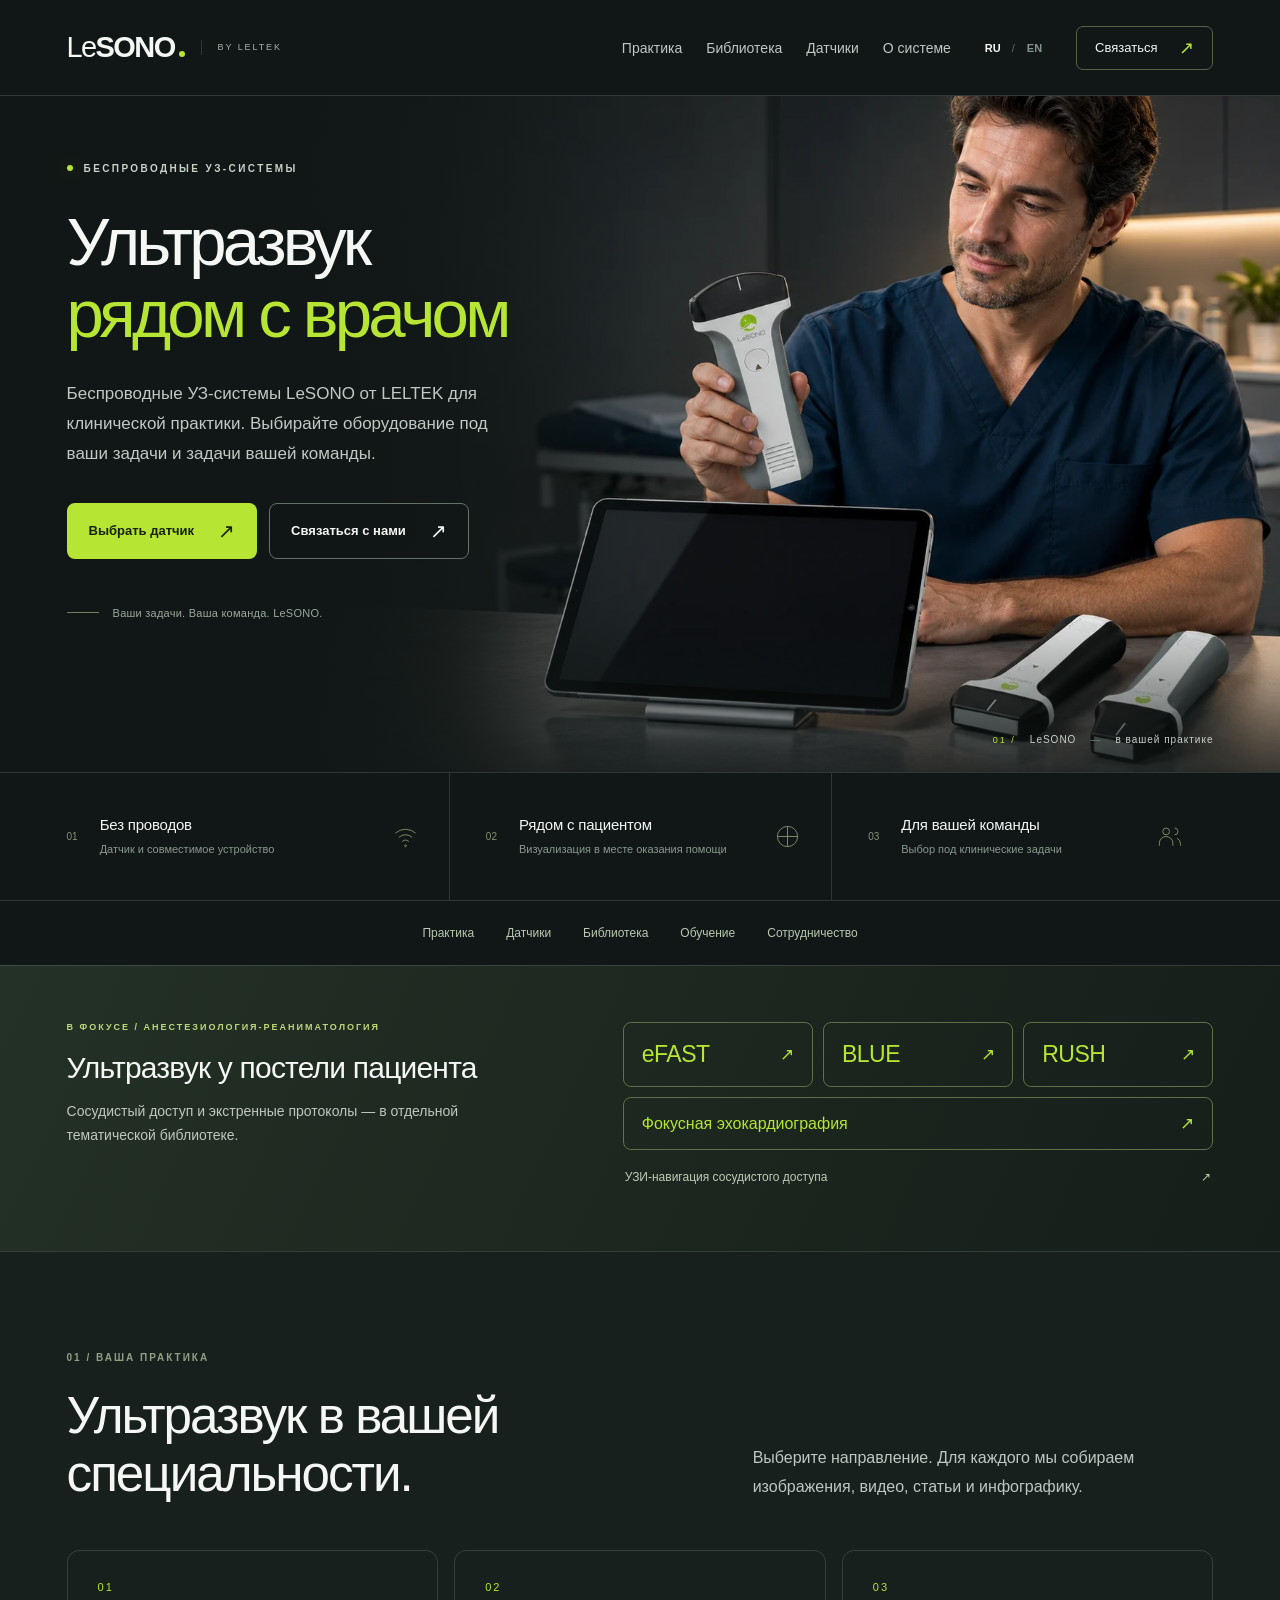
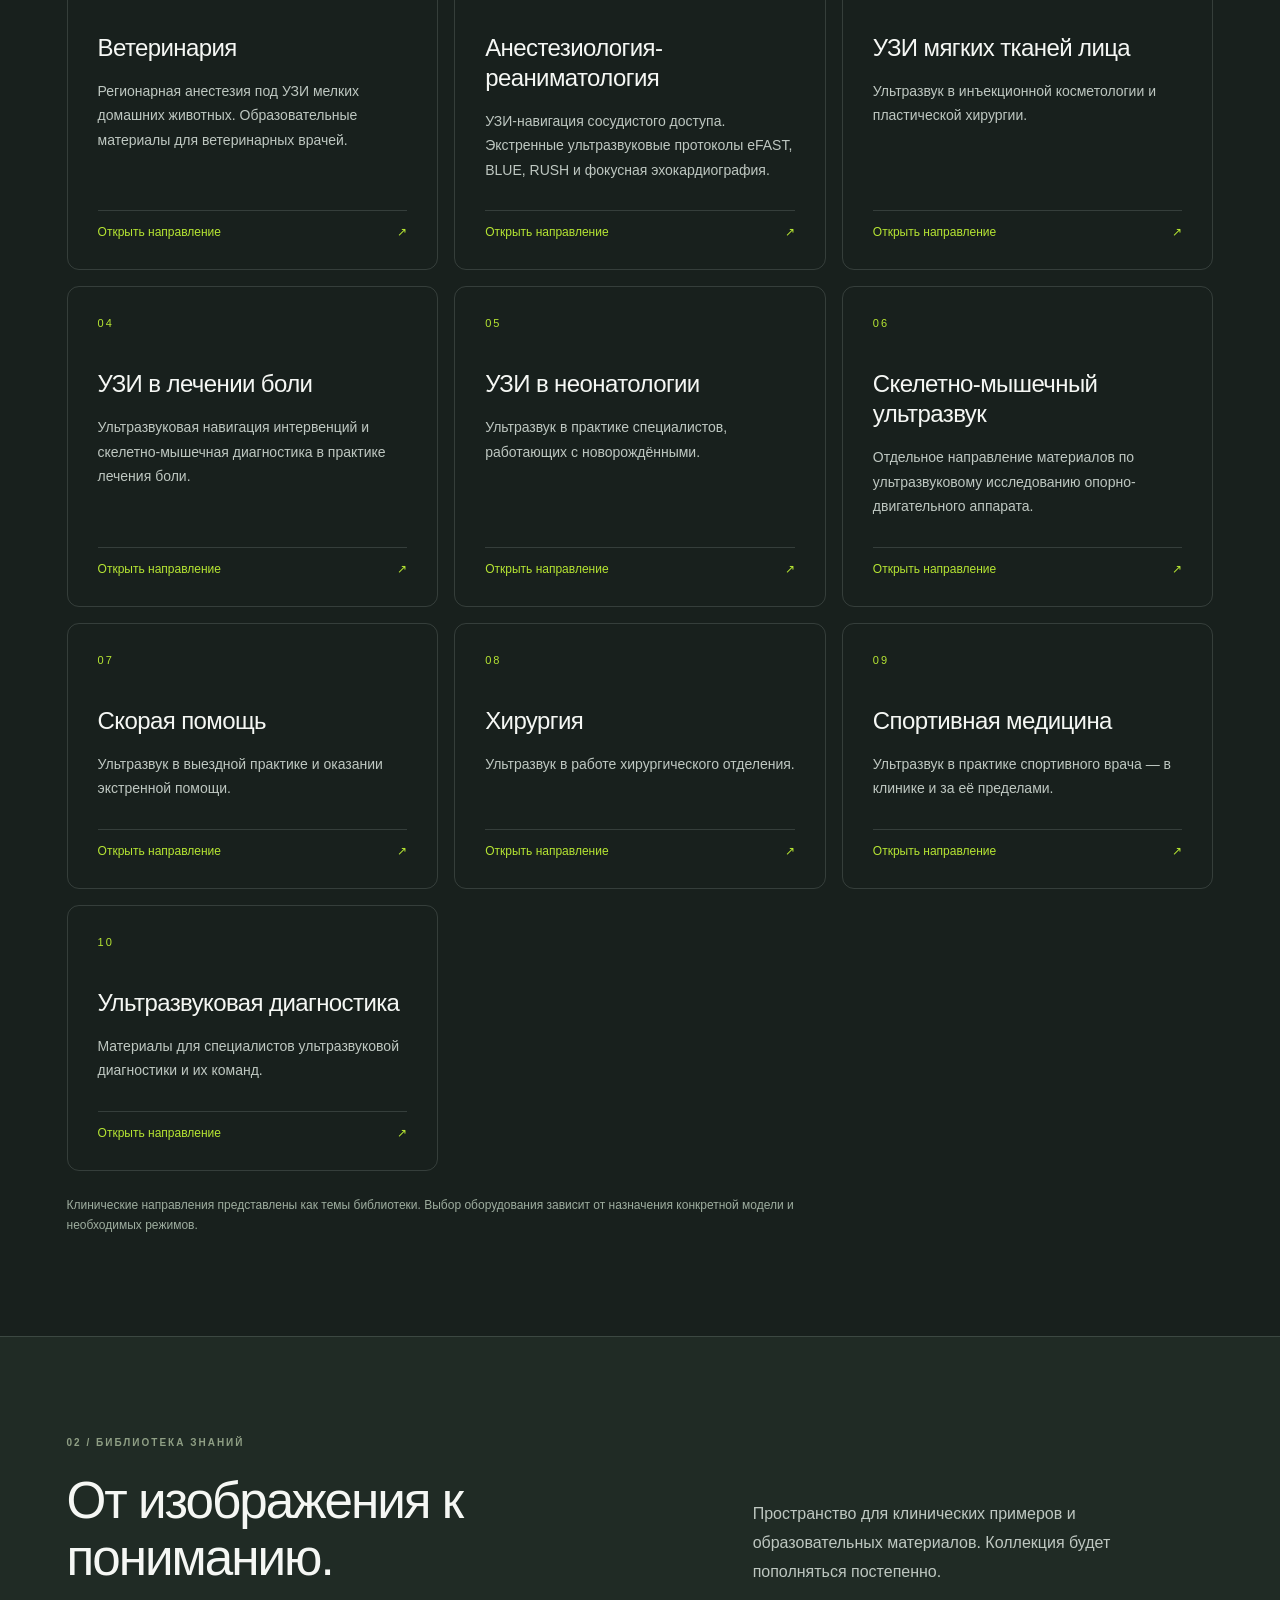
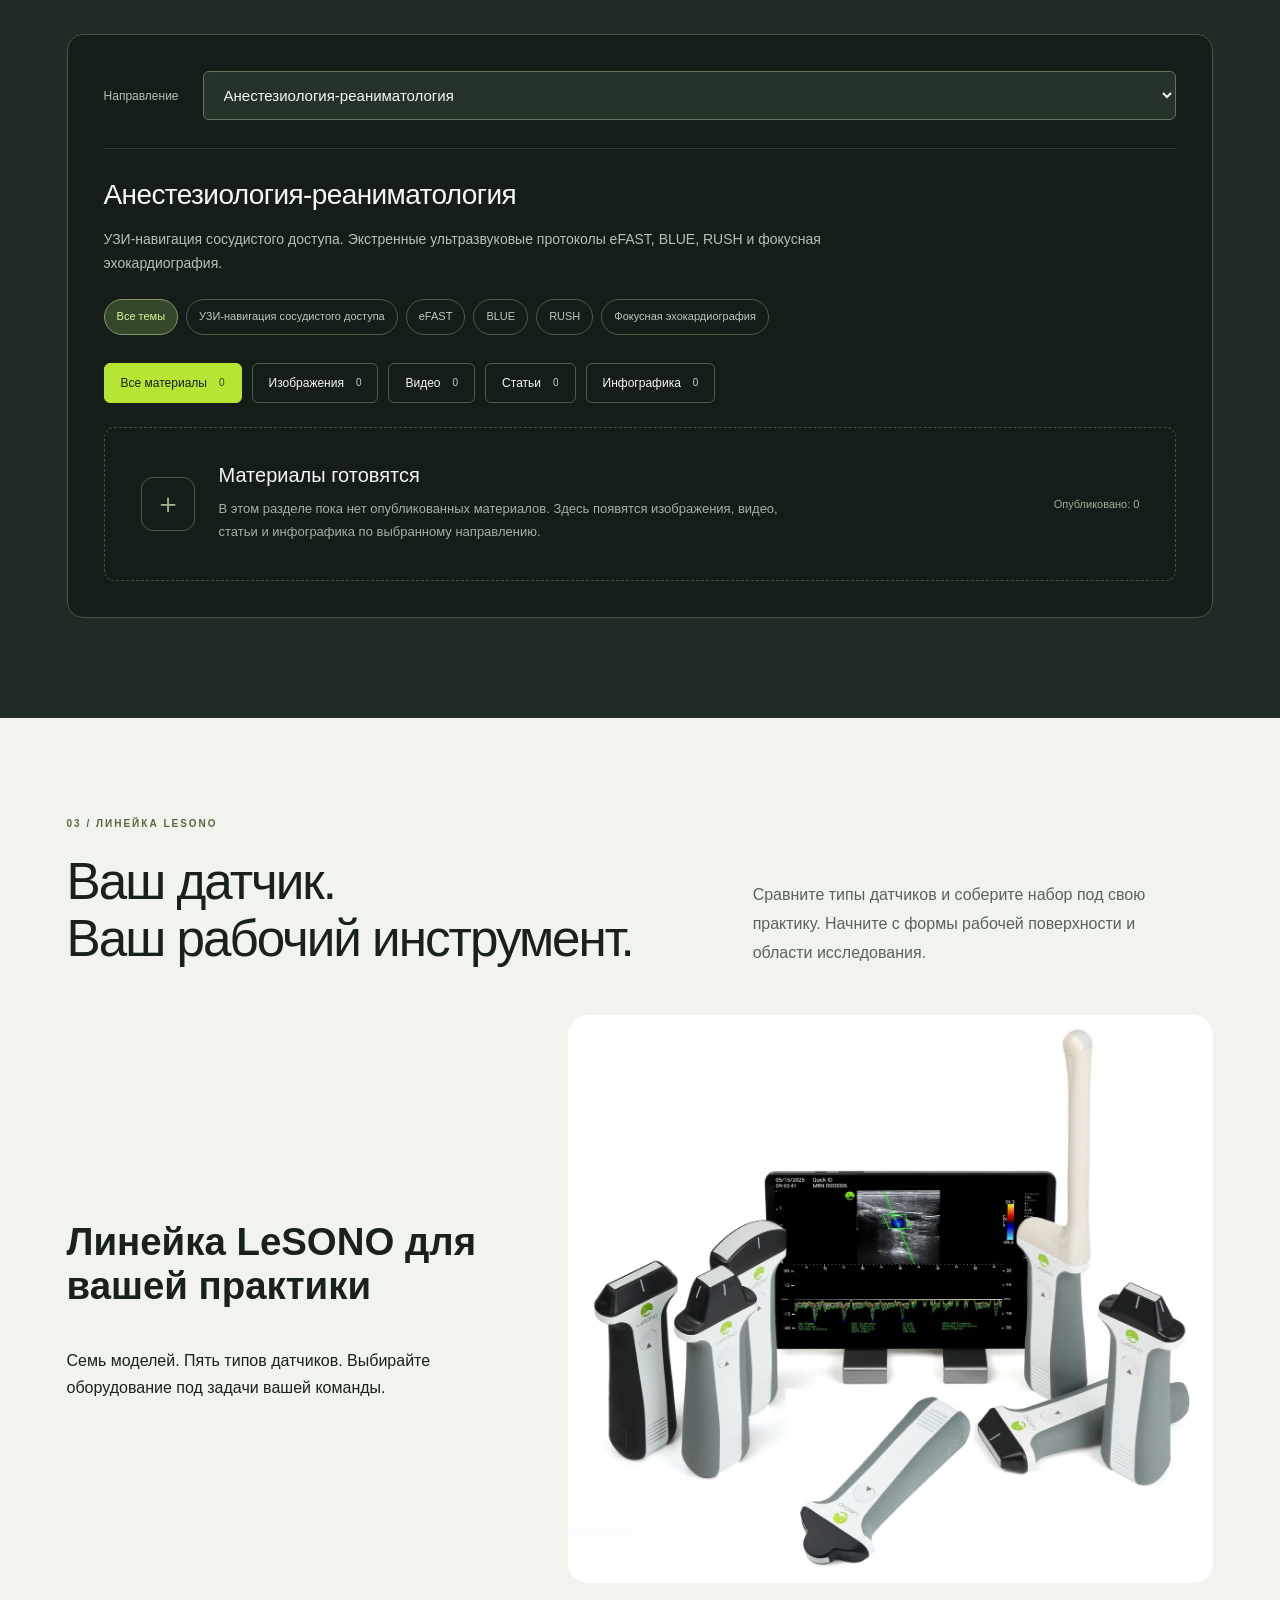
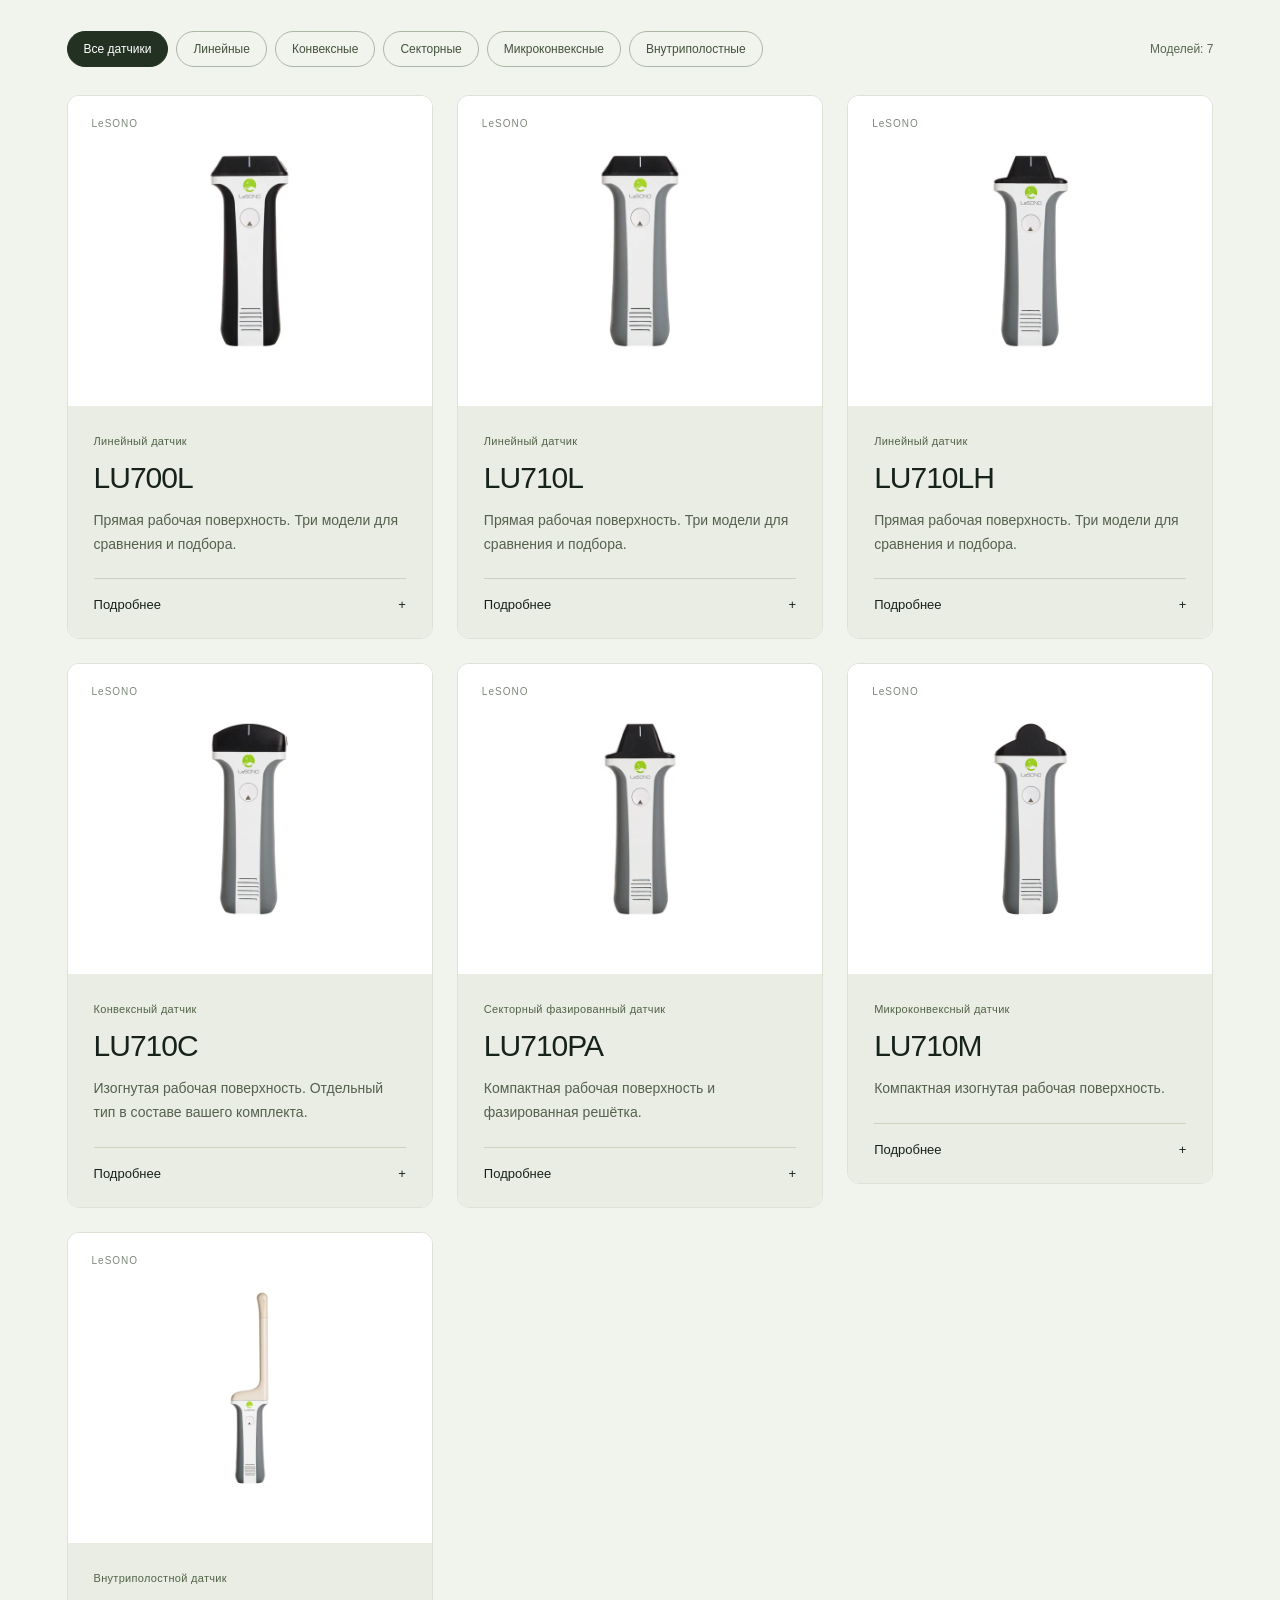
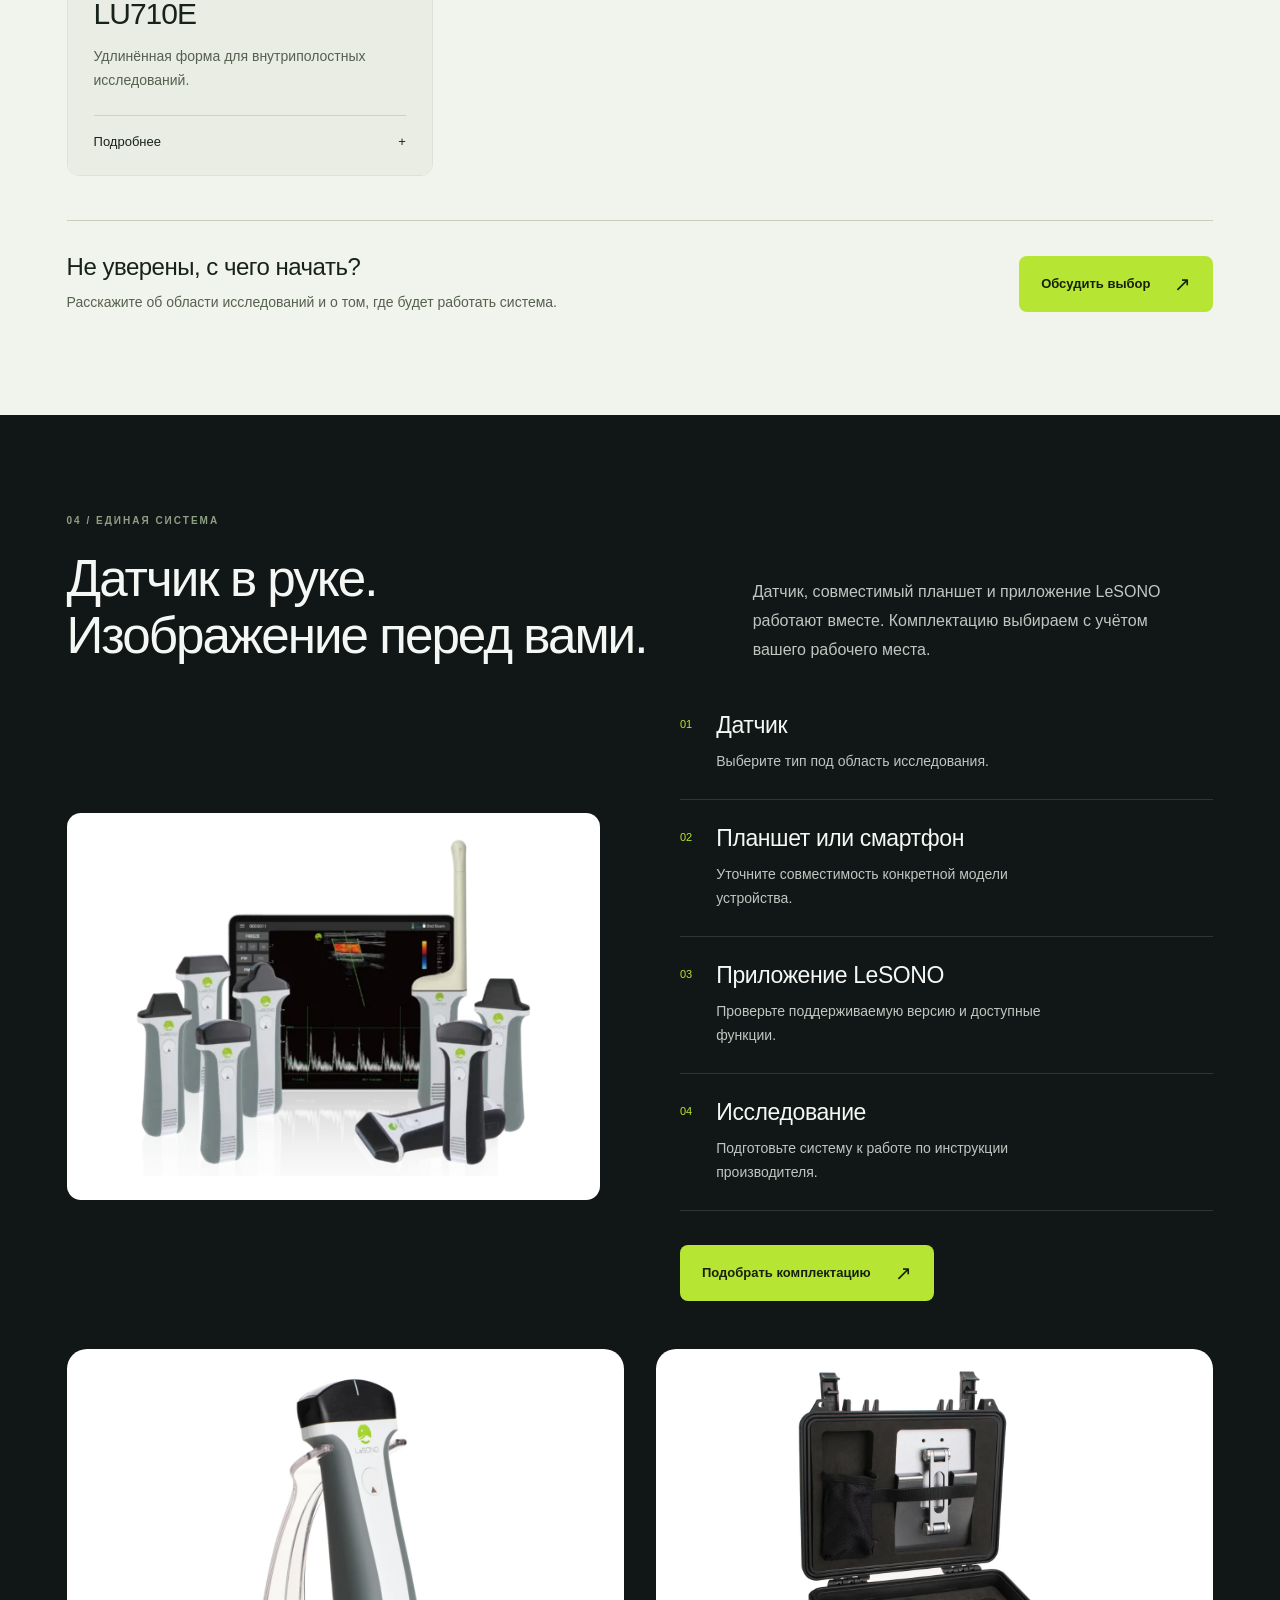
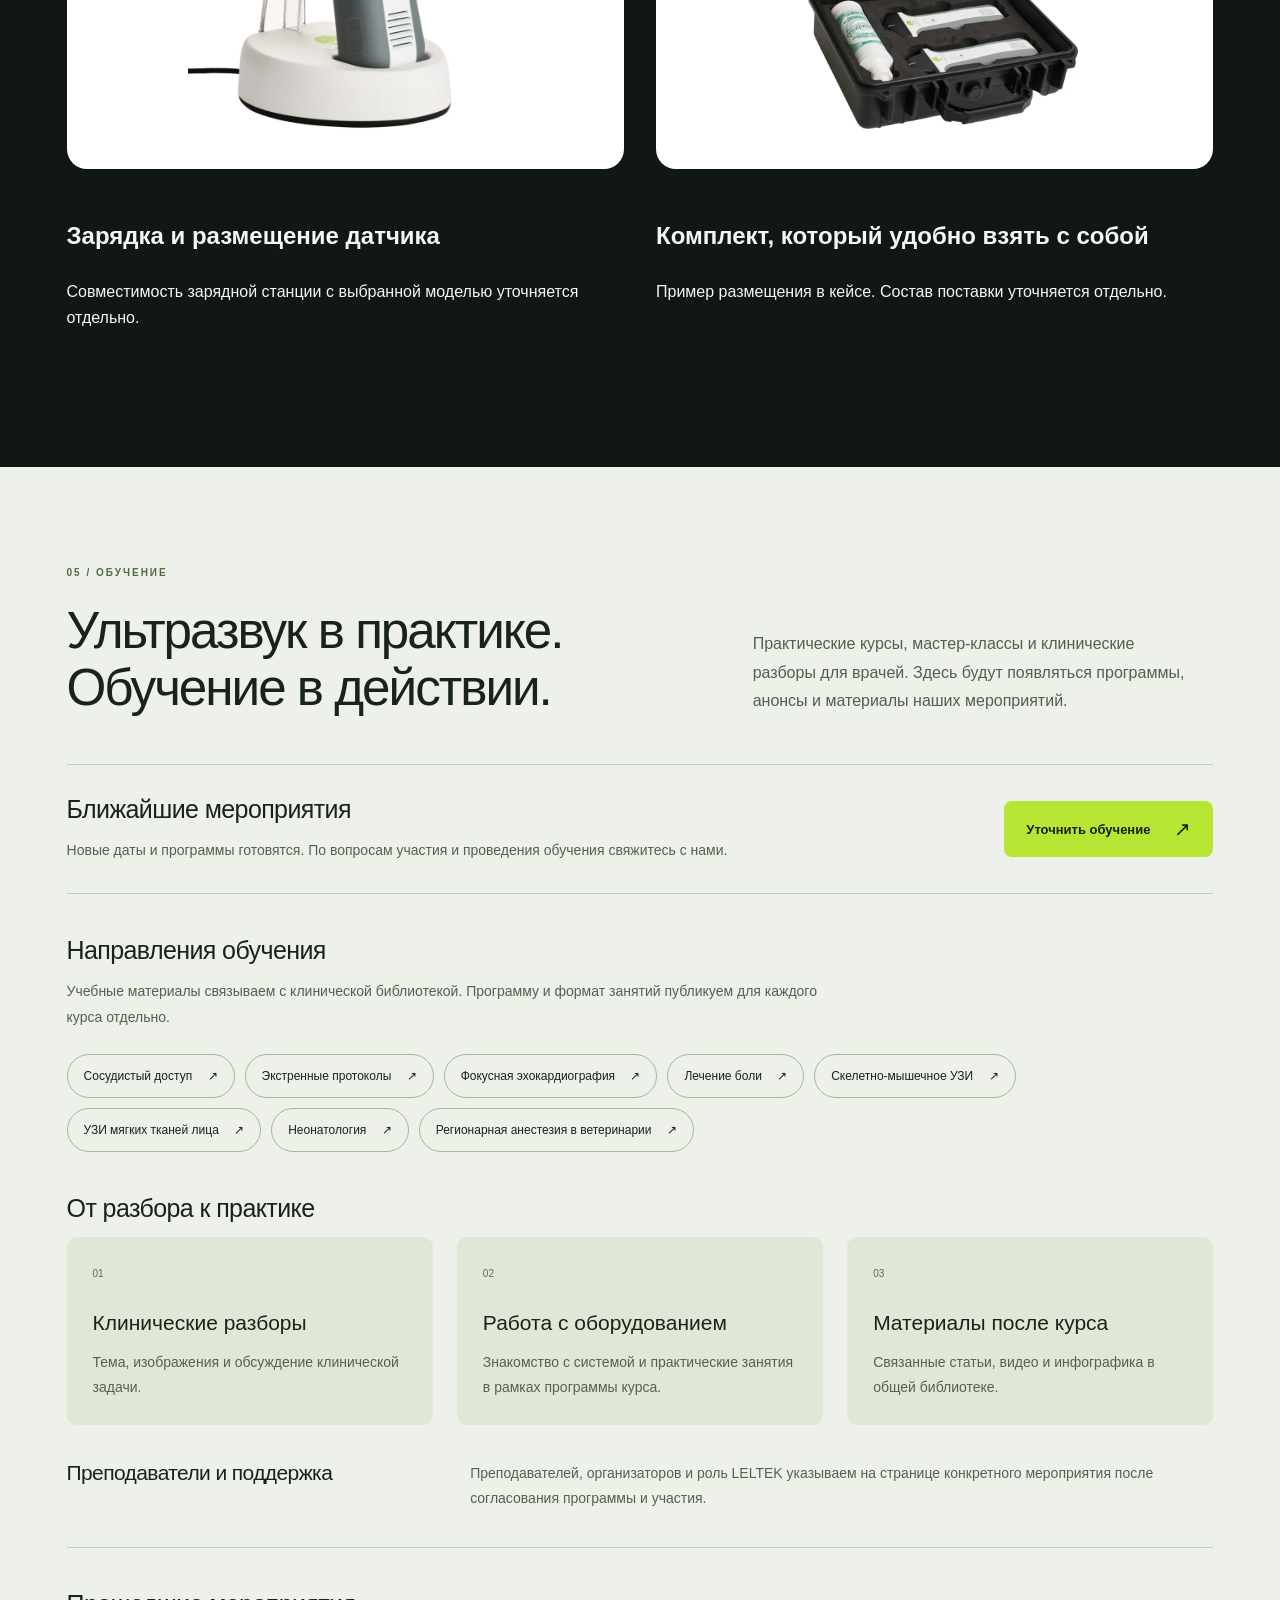
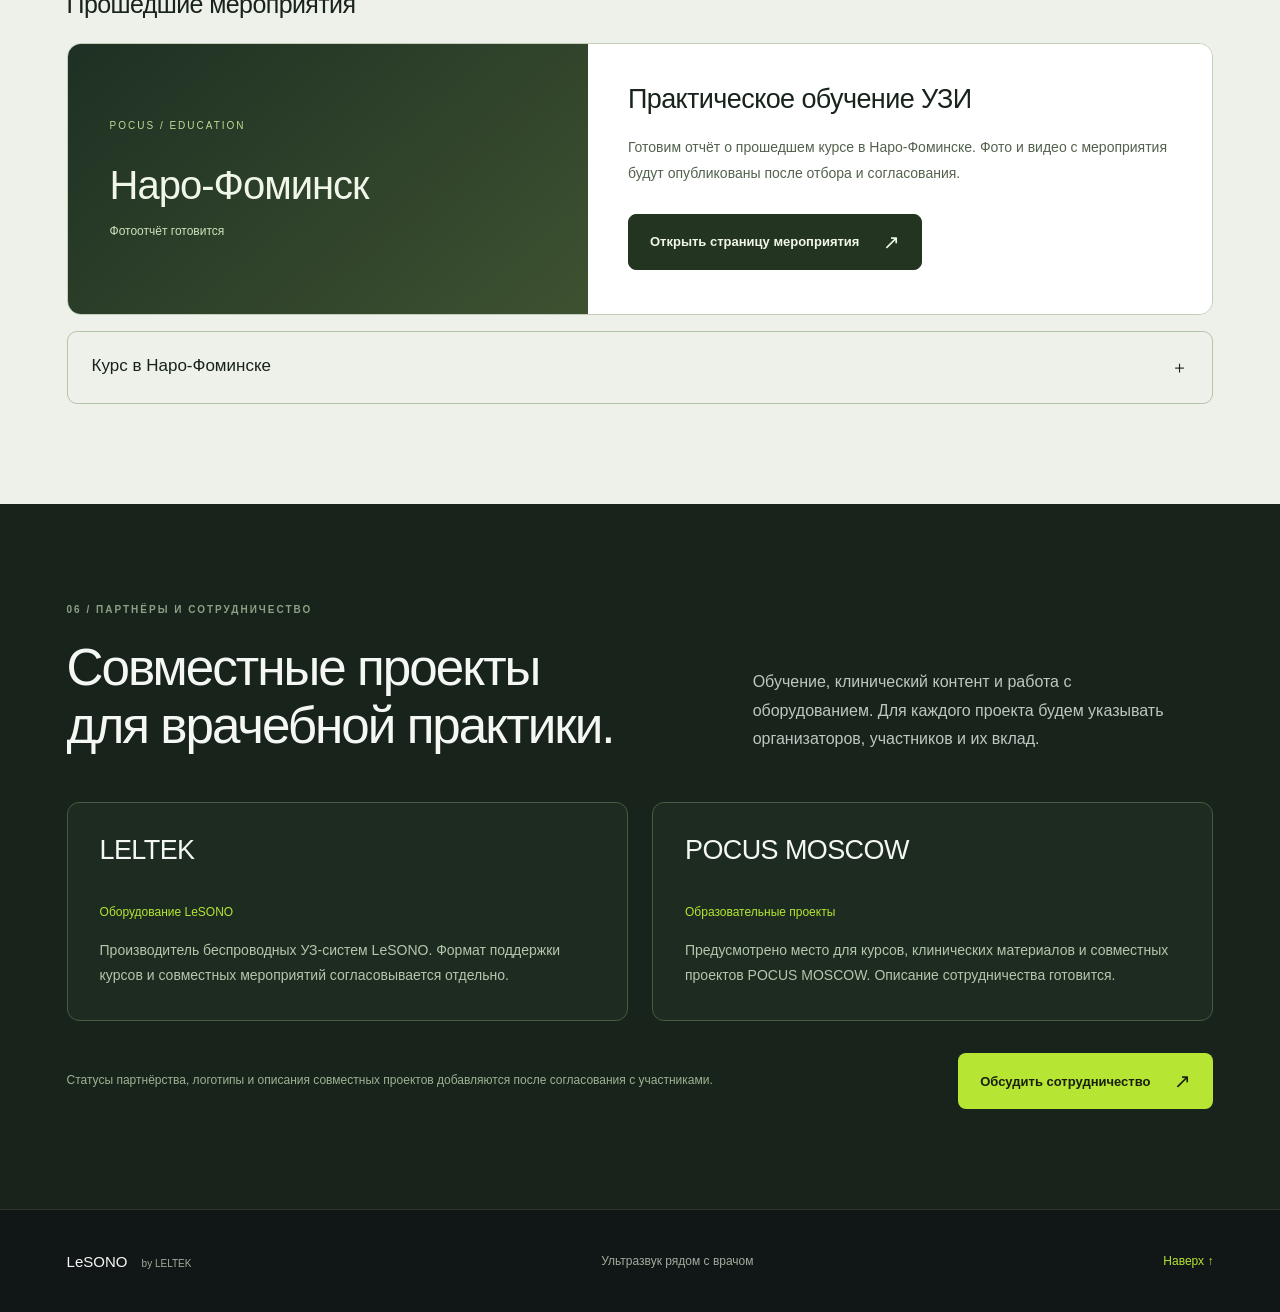
==== commit 9e8b2050: "Publish expanded probe range and veterinary library" ====
--- a/index.html
+++ b/index.html
@@ -74,6 +74,8 @@
           <button class="filter" data-filter="linear" aria-pressed="false" data-i18n="linear">Линейные</button>
           <button class="filter" data-filter="convex" aria-pressed="false" data-i18n="convex">Конвексные</button>
           <button class="filter" data-filter="phased" aria-pressed="false" data-i18n="phased">Секторные</button>
+          <button class="filter" data-filter="microconvex" aria-pressed="false" data-i18n="microconvex">Микроконвексные</button>
+          <button class="filter" data-filter="endocavity" aria-pressed="false" data-i18n="endocavity">Внутриполостные</button>
         </div>
         <div class="probe-grid" id="probe-grid" aria-live="polite"></div>
         <a id="quick-catalog" class="quick-catalog" href="#catalog">Открыть полный каталог ↓</a>
--- a/styles.css
+++ b/styles.css
@@ -1,6 +1,6 @@
 @charset "UTF-8";
 :root{--bg:#111716;--panel:#18201d;--text:#f5f7f4;--muted:#bec7c1;--lime:#b6e533;--border:rgba(221,236,225,.15);--gutter:clamp(24px,5.2vw,88px);font-family:Inter,"Segoe UI",Arial,sans-serif;color:var(--text);background:var(--bg);font-synthesis:none;-webkit-font-smoothing:antialiased;color-scheme:dark}
-*{box-sizing:border-box}body{margin:0}button,a{-webkit-tap-highlight-color:transparent}button{font:inherit;cursor:pointer}a{color:inherit;text-decoration:none}button{color:inherit}button:focus-visible,a:focus-visible{outline:2px solid var(--lime);outline-offset:5px}button:disabled{cursor:default}::selection{background:var(--lime);color:var(--bg)}[hidden]{display:none!important}body.dialog-open{overflow:hidden}.skip-link{position:fixed;top:-100px;left:20px;z-index:50;background:var(--lime);color:var(--bg);padding:12px 20px}.skip-link:focus{top:12px}
+*{box-sizing:border-box}body{margin:0}button,a{-webkit-tap-highlight-color:transparent}button{font:inherit;cursor:pointer}a{color:inherit;text-decoration:none}button{color:inherit}button:focus-visible,a:focus-visible{outline:2px solid var(--lime);outline-offset:5px}button:disabled{cursor:default}::selection{background:var(--lime);color:var(--bg)}[hidden]{display:none!important}body.dialog-open{overflow:hidden}.skip-link{position:fixed;top:-100px;left:20px;z-index:50;background:var(--lime);color:var(--bg);padding:12px 20px}.skip-link:focus-visible{top:12px}
 .header{height:96px;padding:0 var(--gutter);display:flex;align-items:center;gap:56px;border-bottom:1px solid var(--border);position:relative;z-index:2;max-width:1920px;margin:auto;background:var(--bg)}.brand{display:flex;align-items:center;gap:16px;flex-shrink:0}.brand-name{font-size:29px;line-height:1;letter-spacing:-1.6px;font-weight:350;position:relative}.brand-name>span{font-weight:650}.brand-name i{display:inline-block;width:6px;height:6px;border-radius:50%;background:var(--lime);margin-left:4px}.brand-by{font-size:9px;letter-spacing:1.9px;color:#a5b1a9;line-height:1.6;border-left:1px solid var(--border);padding-left:16px}.navigation{display:flex;gap:32px;margin-left:auto}.nav-link{background:none;border:0;padding:12px 0;color:var(--muted);font-size:14px;transition:color .2s}.nav-link:hover{color:white}.header-actions{display:flex;gap:32px;align-items:center}.language-switch{display:flex;gap:9px;align-items:center;color:#5d6c63;font-size:11px;letter-spacing:1px}.language-button{border:0;background:transparent;padding:12px 2px;font-size:11px;color:#85948b;font-weight:600}.language-button.is-active{color:var(--text)}.header-contact{display:flex;align-items:center;gap:22px;border:1px solid #566347;background:transparent;padding:12px 18px;font-size:13px;border-radius:7px;transition:border-color .2s}.header-contact:hover{border-color:var(--lime)}.header-contact>span:last-child{color:var(--lime);font-size:18px;line-height:1}
 .hero{position:relative;isolation:isolate;min-height:650px;height:clamp(650px,calc(100svh - 224px),860px);max-width:1920px;margin:auto;overflow:hidden;background:var(--bg)}.hero-art{position:absolute;z-index:-2;right:0;top:0;width:82%;height:100%}.hero-art picture{display:block;width:100%;height:100%}.hero-image{display:block;width:100%;height:100%;object-fit:cover;object-position:center 53%}.hero-art::after{content:"";position:absolute;inset:0;background:linear-gradient(90deg,var(--bg) 0%,rgba(17,23,22,.95) 9%,rgba(17,23,22,.74) 22%,rgba(17,23,22,.2) 40%,transparent 57%),linear-gradient(0deg,rgba(17,23,22,.8),transparent 23%)}.hero-copy{padding:clamp(62px,7.4vh,100px) 0 60px var(--gutter);width:min(58%,780px);position:relative;z-index:1;animation:appear .7s ease-out both}.eyebrow{font-size:10px;letter-spacing:2.4px;font-weight:600;display:flex;align-items:center;gap:11px;margin:0 0 32px;color:#c6d2c7}.status-dot{width:6px;height:6px;background:var(--lime);border-radius:50%;box-shadow:0 0 18px #b6e53355;flex-shrink:0}h1{font-size:clamp(54px,5.25vw,84px);line-height:1.07;font-weight:450;letter-spacing:-3.8px;margin:0 0 30px;max-width:720px}h1>span{display:block}.title-accent{color:var(--lime)}.hero-description{font-size:17px;line-height:1.75;max-width:448px;color:#c0c9c3;margin:0 0 34px;font-weight:350;text-wrap:pretty}.hero-actions{display:flex;gap:12px;flex-wrap:wrap}.button{display:inline-flex;justify-content:space-between;align-items:center;gap:24px;border-radius:8px;border:1px solid transparent;padding:17px 21px;min-height:54px;font-size:13px;font-weight:600;transition:background .2s,border-color .2s,transform .2s}.button>span:last-child[aria-hidden]{font-size:20px;line-height:1;font-weight:400}.button-primary{background:var(--lime);color:#18200d}.button-primary:hover{background:#c6ef53;transform:translateY(-2px)}.button-secondary{background:rgba(17,23,22,.55);border-color:#657068;color:var(--text)}.button-secondary:hover{background:#243026;border-color:#9aaa9b}.hero-signature{display:flex;gap:14px;align-items:center;font-size:11px;letter-spacing:.25px;color:#9ba99f;margin-top:48px}.signature-line{width:32px;height:1px;background:#70815f}.image-caption{position:absolute;right:var(--gutter);bottom:27px;font-size:10px;letter-spacing:1px;color:#c9d0c9;display:flex;gap:14px;align-items:center}.caption-index{font-size:9px;letter-spacing:2px;color:var(--lime)}.caption-separator{color:#728079}
 .principles{border-top:1px solid var(--border);display:grid;grid-template-columns:repeat(3,1fr);padding:0 var(--gutter);max-width:1920px;margin:auto;min-height:128px;background:var(--bg)}.principle{display:flex;align-items:center;gap:22px;padding:28px 30px 28px 0;position:relative}.principle+.principle{padding-left:36px;border-left:1px solid var(--border)}.principle-index{font-size:10px;color:#839274;align-self:center}.principle h2{font-size:15px;font-weight:500;margin:0 0 8px;letter-spacing:-.2px}.principle p{font-size:11px;line-height:1.5;color:#89998f;margin:0}.principle svg{width:27px;height:27px;stroke:#899d6f;stroke-width:1;flex-shrink:0;margin-left:auto}.noscript-note{padding:20px var(--gutter);color:var(--muted)}
@@ -15,4 +15,10 @@
 .protocol-section{max-width:1920px;margin:auto;display:grid;grid-template-columns:1fr 1.2fr;gap:64px;padding:56px var(--gutter);border-top:1px solid var(--border);background:linear-gradient(115deg,#243126,#151e19)}.protocol-heading .section-label{color:#bdd879;margin-bottom:18px;font-size:9px}.protocol-heading h2{font-size:30px;line-height:1.2;font-weight:450;letter-spacing:-.8px;margin:0 0 14px}.protocol-heading>p:last-child{font-size:14px;line-height:1.7;color:var(--muted);max-width:410px;margin:0}.protocol-links{display:grid;grid-template-columns:repeat(3,minmax(0,1fr));gap:10px;align-content:center}.protocol-chip{display:flex;align-items:center;justify-content:space-between;gap:10px;border:1px solid #607048;padding:18px;border-radius:8px;font-size:23px;letter-spacing:-.5px;color:var(--lime);transition:background .2s}.protocol-chip>span:last-child{font-size:17px}.protocol-chip:hover{background:#354429}.protocol-echo{grid-column:1/-1;font-size:16px;letter-spacing:0;padding:15px 18px}.vascular-link{grid-column:1/-1;display:flex;justify-content:space-between;font-size:12px;line-height:1.6;color:#c0cbb7;padding:8px 2px}.task-grid{grid-template-columns:repeat(3,minmax(0,1fr))}.task-card,.task-card:nth-child(n+4){grid-column:auto}.task-card h3{overflow-wrap:anywhere}.library-section{background:#202b25;border-top:1px solid var(--border)}.library-shell{background:#141d18;border:1px solid #465540;border-radius:16px;padding:36px}.library-select{display:flex;gap:24px;align-items:center;padding-bottom:28px;border-bottom:1px solid var(--border);margin-bottom:28px}.library-select label{font-size:12px;color:#b3c1b1}.library-select select{max-width:100%;min-width:0;flex:1;border:1px solid #63755b;border-radius:6px;background:#263329;color:var(--text);font:inherit;font-size:15px;padding:14px 36px 14px 16px;cursor:pointer}.library-select select:focus-visible{outline:2px solid var(--lime);outline-offset:4px}.library-area-title{font-size:28px;font-weight:450;letter-spacing:-.6px;margin:0 0 14px;line-height:1.3;overflow-wrap:anywhere}.library-area-intro{color:#b6c3b3;line-height:1.7;font-size:14px;max-width:800px;margin:0 0 24px}.library-topics{display:flex;gap:8px;flex-wrap:wrap;margin-bottom:28px}.library-topics a{border:1px solid #4b5e44;border-radius:20px;padding:8px 12px;font-size:11px;line-height:1.6;color:#bdcbb6}.library-topics a[aria-current]{background:#36482c;color:#d7f59a;border-color:#829965}.library-formats{display:flex;flex-wrap:wrap;gap:10px;padding-bottom:24px}.library-formats button{display:flex;gap:12px;align-items:center;padding:12px 16px;font-size:12px;background:transparent;border:1px solid #4b5e44;border-radius:6px}.library-formats button[aria-pressed=true]{background:var(--lime);border-color:var(--lime);color:#17220e}.library-formats button span{font-size:10px;opacity:.8}.library-empty{display:flex;gap:24px;align-items:center;border:1px dashed #44523e;border-radius:10px;padding:36px}.library-empty-symbol{width:54px;height:54px;border:1px solid #4a5a3f;border-radius:12px;display:grid;place-items:center;font-size:28px;color:#a1b68d;flex-shrink:0}.library-empty h4{font-size:20px;font-weight:450;margin:0 0 10px}.library-empty p{color:#a5b39f;font-size:13px;line-height:1.8;max-width:580px;margin:0}.published-count{font-size:11px;color:#9daf93;white-space:nowrap;margin-left:auto}.resource-grid{display:grid;grid-template-columns:repeat(3,minmax(0,1fr));gap:16px}.resource-card{padding:24px;border:1px solid #4b5e44;border-radius:10px}.resource-card>span{font-size:10px;color:var(--lime)}.resource-card h4{font-size:20px;line-height:1.4}.resource-card p{font-size:12px;color:#becdb1}.header{gap:32px}.navigation{gap:24px}
 @media(min-width:768px) and (max-width:1100px){.navigation{gap:14px}.nav-link{font-size:12px}.header{gap:18px}.header-actions{gap:18px}.header-contact{gap:10px;padding:12px}.task-grid{grid-template-columns:repeat(2,minmax(0,1fr))}.task-card:last-child{grid-column:1/-1}.protocol-section{gap:32px}.protocol-chip{padding:14px}.library-empty{flex-wrap:wrap}.published-count{margin-left:78px}}
 @media(max-width:767px){.protocol-section{grid-template-columns:1fr;gap:28px;padding:40px var(--gutter)}.protocol-heading h2{font-size:28px}.protocol-chip{padding:14px;font-size:21px}.protocol-echo{font-size:15px;line-height:1.5}.task-grid{grid-template-columns:1fr}.task-card:last-child{grid-column:auto}.library-shell{padding:24px 18px;margin:0 -4px}.library-select{display:block}.library-select label{display:block;margin-bottom:12px}.library-select select{width:100%;font-size:14px;padding-left:10px}.library-area-title{font-size:25px}.library-empty{padding:24px 18px;flex-direction:column;align-items:flex-start;gap:18px}.published-count{margin-left:0}.library-formats{gap:8px}.library-formats button{padding:10px;font-size:11px;gap:8px}.resource-grid{grid-template-columns:1fr}}
+.section-jump-nav{display:flex;justify-content:center;flex-wrap:wrap;gap:12px 32px;padding:20px var(--gutter);border-top:1px solid var(--border);max-width:1920px;margin:auto}.section-jump-nav a{font-size:12px;color:#b9c8b1;padding:5px 0}.section-jump-nav a:hover{color:var(--lime)}.education-section{background:#eef1e9;color:#18231b;color-scheme:light}.education-section .section-label{color:#526a42}.education-section .section-intro{color:#52604c}.education-section button:focus-visible,.education-section a:focus-visible,.education-section summary:focus-visible{outline:2px solid #456329;outline-offset:5px}.education-announcement{display:flex;align-items:center;justify-content:space-between;gap:32px;border-top:1px solid #bfcdb3;border-bottom:1px solid #bfcdb3;padding:30px 0}.education-announcement h3,.education-topics h3,.education-subtitle,.faculty-note h3{font-size:25px;font-weight:450;letter-spacing:-.6px;margin:0 0 14px}.education-announcement p,.education-topics>p,.faculty-note p{font-size:14px;line-height:1.8;color:#53624d;max-width:760px;margin:0}.education-announcement .button{flex-shrink:0}.education-topics{padding:42px 0}.education-topics>div{display:flex;flex-wrap:wrap;gap:10px;margin-top:24px}.education-topics a{padding:12px 16px;border:1px solid #a5b797;border-radius:24px;font-size:12px;line-height:1.5}.education-topics a span{padding-left:12px}.education-topics a:hover{background:#dae4cf}.learning-grid{display:grid;grid-template-columns:repeat(3,minmax(0,1fr));gap:24px}.learning-grid article{padding:26px;background:#e0e7d7;border-radius:10px}.learning-grid article>span{font-size:10px;color:#587044}.learning-grid h4{font-size:21px;font-weight:450;margin:28px 0 14px;line-height:1.3}.learning-grid p{font-size:14px;line-height:1.75;color:#53624d;margin:0}.faculty-note{display:grid;grid-template-columns:1fr 2fr;gap:32px;border-bottom:1px solid #bfcdb3;padding:36px 0;margin-bottom:42px}.faculty-note h3{font-size:21px}.event-card{display:grid;grid-template-columns:1fr 1.2fr;border-radius:14px;overflow:hidden;border:1px solid #c2ceb9;margin:24px 0 16px}.event-city{padding:42px;color:#f1f6ea;background:linear-gradient(140deg,#1e3023,#3e5231);display:flex;flex-direction:column;justify-content:center;min-height:270px}.event-city>span{font-size:10px;letter-spacing:2px;color:#bddb94}.event-city h4{font-size:40px;letter-spacing:-1px;font-weight:450;margin:32px 0 16px;overflow-wrap:anywhere}.event-city p{font-size:12px;color:#d0e2ba;margin:0}.event-copy{padding:40px;background:white}.event-copy h4{font-size:27px;font-weight:450;letter-spacing:-.6px;margin:0 0 20px}.event-copy p{font-size:14px;line-height:1.8;color:#53624d;margin:0 0 28px}.event-copy .button-secondary{background:#233421;color:#f1f6ea;border-color:#233421}.event-detail{border:1px solid #b4c5a5;border-radius:10px;scroll-margin-top:24px}.event-detail summary{cursor:pointer;display:flex;justify-content:space-between;gap:20px;padding:24px;font-size:17px;list-style:none}.event-detail summary::-webkit-details-marker{display:none}.event-detail[open] summary{border-bottom:1px solid #b4c5a5}.event-detail[open] summary span{transform:rotate(45deg)}.event-detail-body{padding:28px}.event-detail-body>p{font-size:14px;line-height:1.8;margin:0 0 28px;color:#53624d}.event-detail-grid{display:grid;grid-template-columns:repeat(2,minmax(0,1fr));gap:28px}.event-detail-grid h4{font-size:17px;font-weight:500;margin:0 0 10px}.event-detail-grid p{font-size:13px;line-height:1.75;color:#53624d;margin:0}.text-link{display:inline-block;margin-top:28px;font-size:13px;text-decoration:underline;text-underline-offset:4px}.partners-section{background:#17231b}.partner-grid{display:grid;grid-template-columns:repeat(2,minmax(0,1fr));gap:24px}.partner-grid article{padding:32px;border:1px solid #4a5a41;border-radius:12px;background:#1d2b21}.partner-grid h3{font-size:27px;letter-spacing:-.6px;font-weight:500;margin:0 0 36px;overflow-wrap:anywhere}.partner-grid .partner-role{font-size:12px;color:var(--lime);margin-bottom:14px}.partner-grid p{font-size:14px;color:#b5c6ac;line-height:1.8;margin:0}.partner-footer{display:flex;gap:36px;align-items:center;justify-content:space-between;margin-top:32px}.partner-footer p{font-size:12px;line-height:1.8;color:#9eb393;max-width:660px}.partner-footer .button{flex-shrink:0}
+@media(max-width:1000px){.event-city{padding:28px}.event-city h4{font-size:32px}.event-copy{padding:28px}.partner-grid{gap:14px}.partner-grid article{padding:24px}.partner-grid h3{font-size:23px}.learning-grid{gap:14px}.learning-grid article{padding:22px}}
+@media(max-width:767px){.section-jump-nav{gap:12px 22px;justify-content:flex-start}.education-announcement{align-items:stretch;flex-direction:column;gap:24px}.learning-grid,.faculty-note,.event-card,.event-detail-grid,.partner-grid{grid-template-columns:1fr}.faculty-note{gap:12px}.education-subtitle{font-size:24px}.event-city{min-height:220px}.event-copy h4{font-size:25px}.event-copy .button{width:100%;font-size:12px}.event-detail summary{padding:22px;font-size:16px}.event-detail-body{padding:22px}.partner-footer{flex-direction:column;align-items:stretch;gap:16px}.partner-grid h3{margin-bottom:24px}.learning-grid h4{margin-top:20px}}
 @media(prefers-reduced-motion:reduce){*,*::before,*::after{animation:none!important;transition:none!important;scroll-behavior:auto!important}}
+
+.range-intro{display:grid;grid-template-columns:1fr 1.4fr;gap:40px;align-items:center;margin:32px 0 48px}.range-intro h3{font-size:clamp(26px,3vw,42px);line-height:1.15}.range-intro p{line-height:1.7}.range-intro img{width:100%;height:auto;border-radius:20px}.accessory-grid{display:grid;grid-template-columns:1fr 1fr;gap:32px;margin-top:48px}.accessory-grid figure{margin:0;min-width:0}.accessory-grid img{width:100%;height:420px;object-fit:contain;background:white;border-radius:20px}.accessory-grid figcaption{padding:20px 0;line-height:1.6}.accessory-grid h3{font-size:24px}.probe-gallery{display:grid;grid-template-columns:1fr 1fr;gap:12px;margin:20px 0}.probe-gallery a{color:inherit;font-size:12px}.probe-gallery img{width:100%;height:220px;object-fit:contain;background:white}.video-planned{margin-top:24px;border:1px solid #59635c;border-radius:18px;overflow:hidden}.video-placeholder{aspect-ratio:16/9;background:linear-gradient(135deg,#17271f,#303c35);display:grid;place-items:center;color:#d8e6ce;text-align:center;padding:20px}.video-planned>div+div{padding:24px}.video-planned h4{font-size:clamp(22px,3vw,32px);line-height:1.25}.video-planned p{line-height:1.65}.system-layout .kit-figure img{object-fit:contain}.catalog-photo img{object-fit:contain}@media(max-width:767px){.range-intro,.accessory-grid{grid-template-columns:1fr;gap:24px}.accessory-grid img{height:360px}.probe-gallery img{height:180px}}
+.system-layout .kit-figure img{max-width:444px;height:auto;margin:auto;display:block}.system-layout .kit-figure{display:grid;place-items:center}
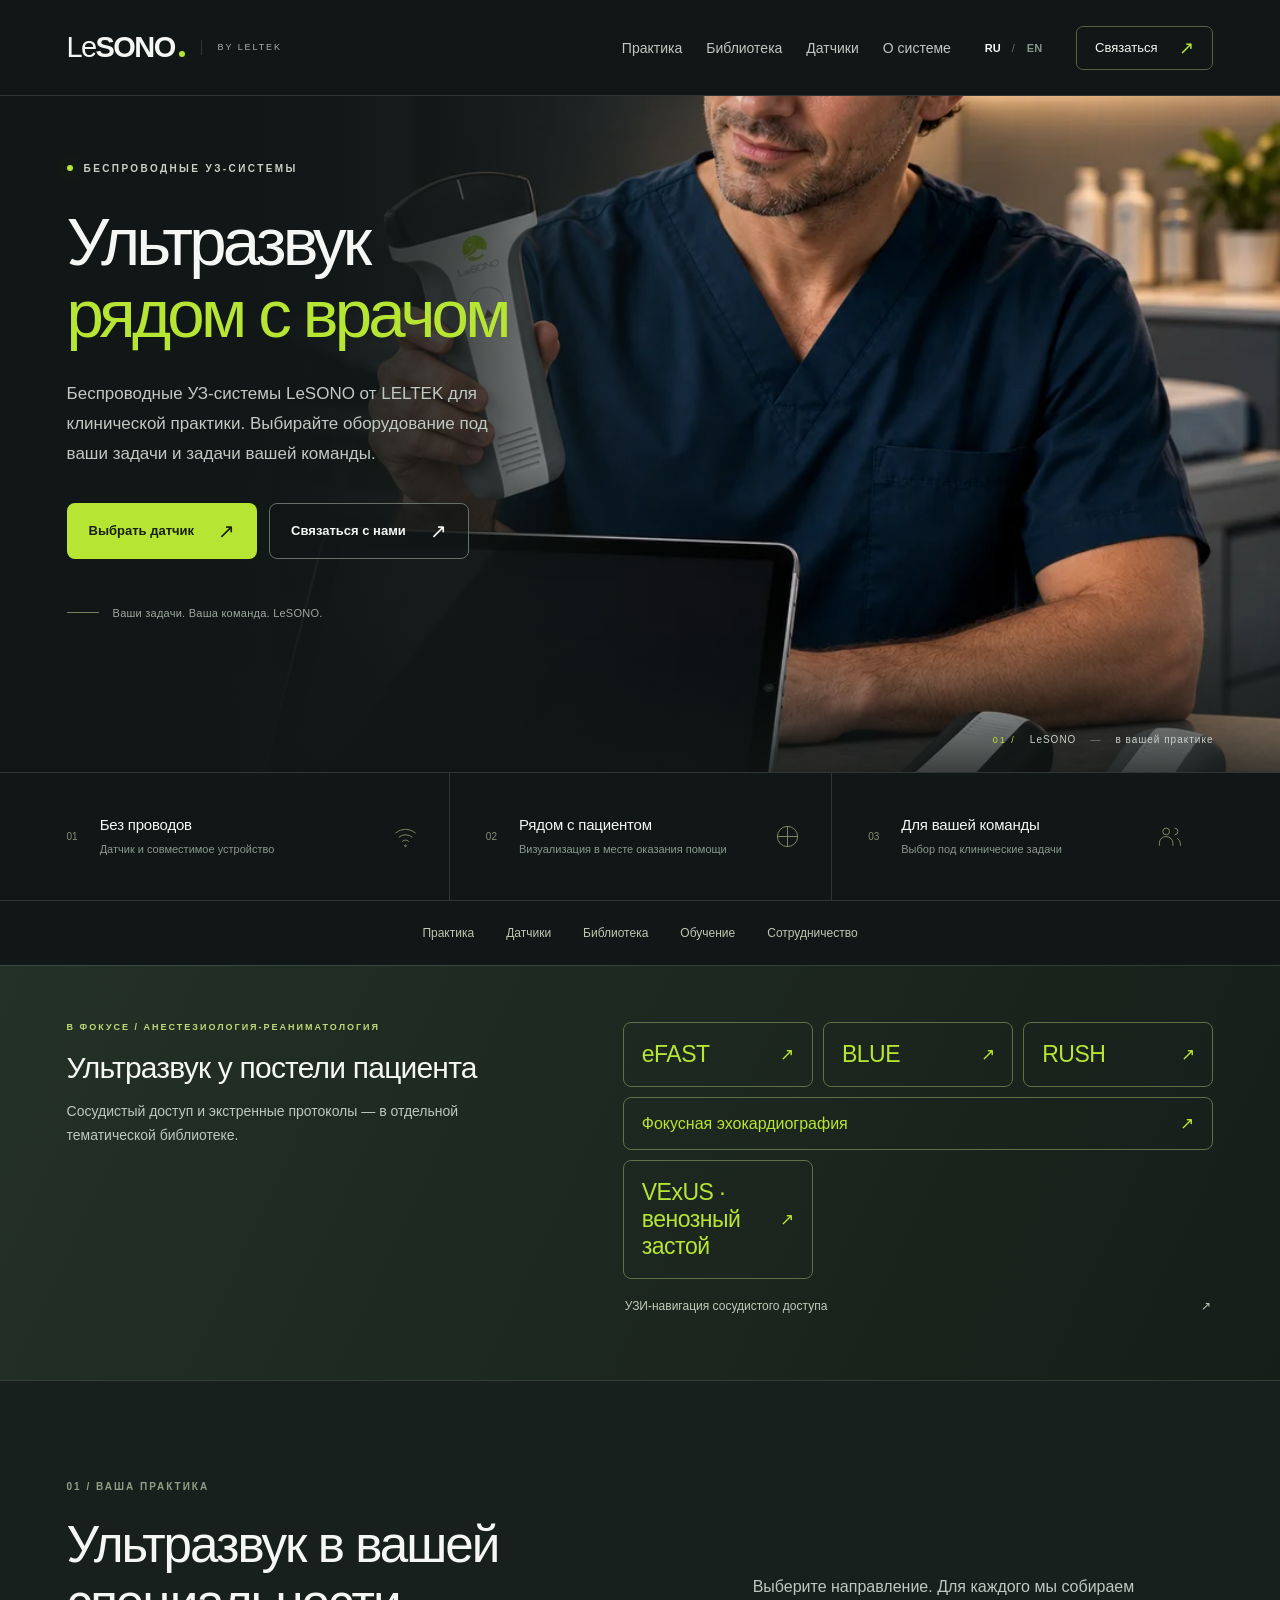
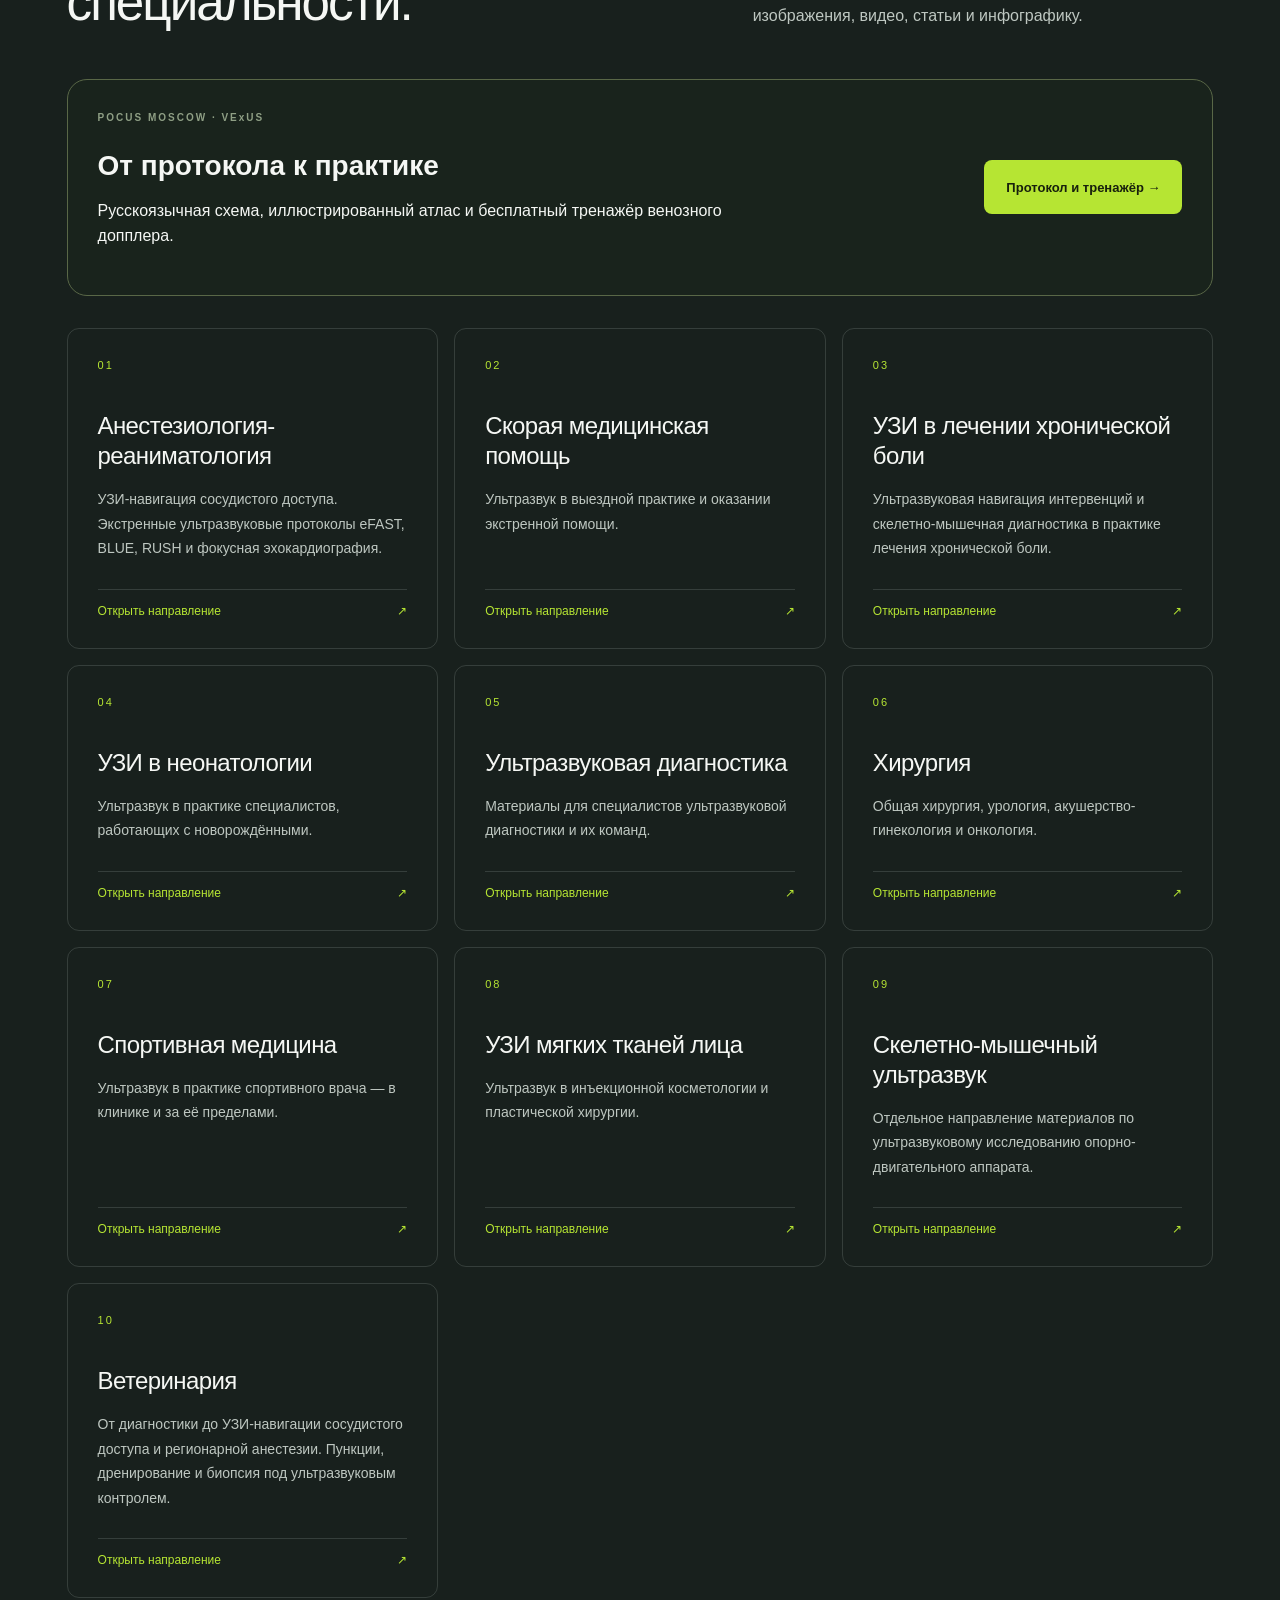
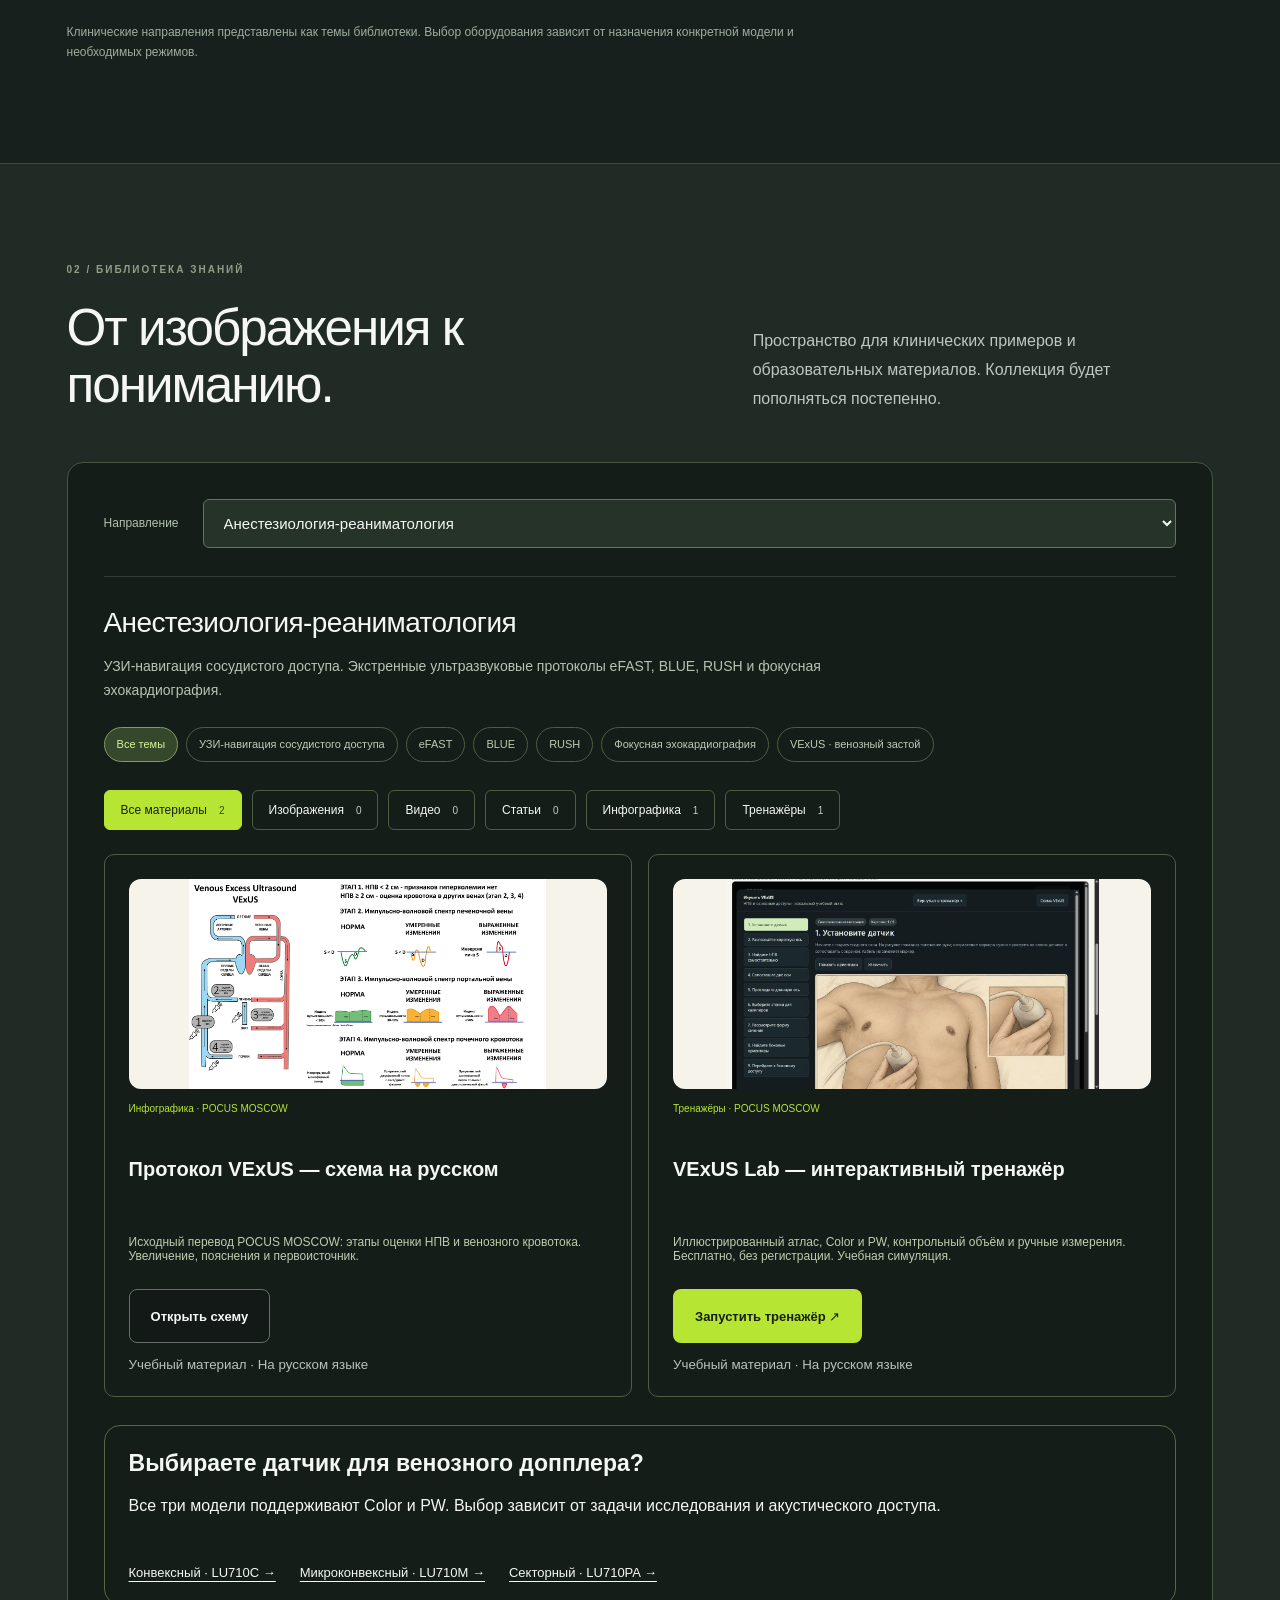
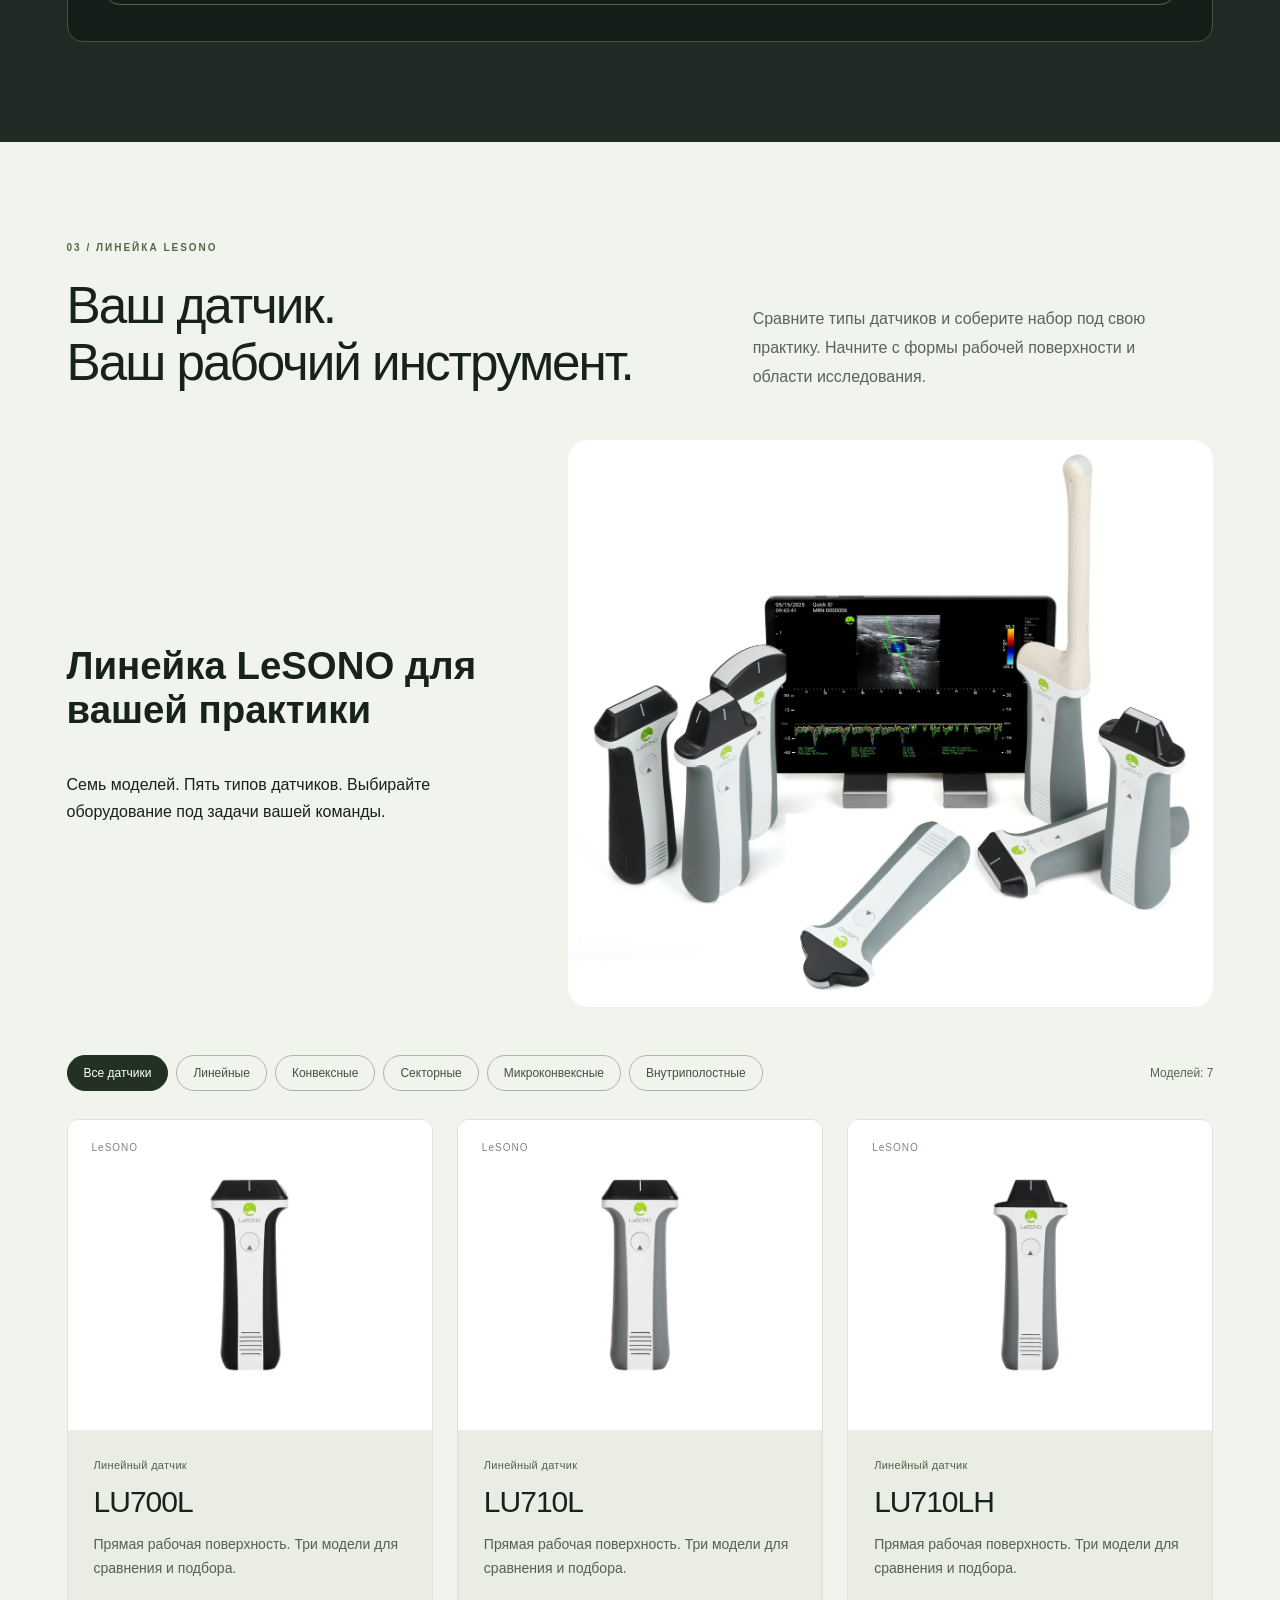
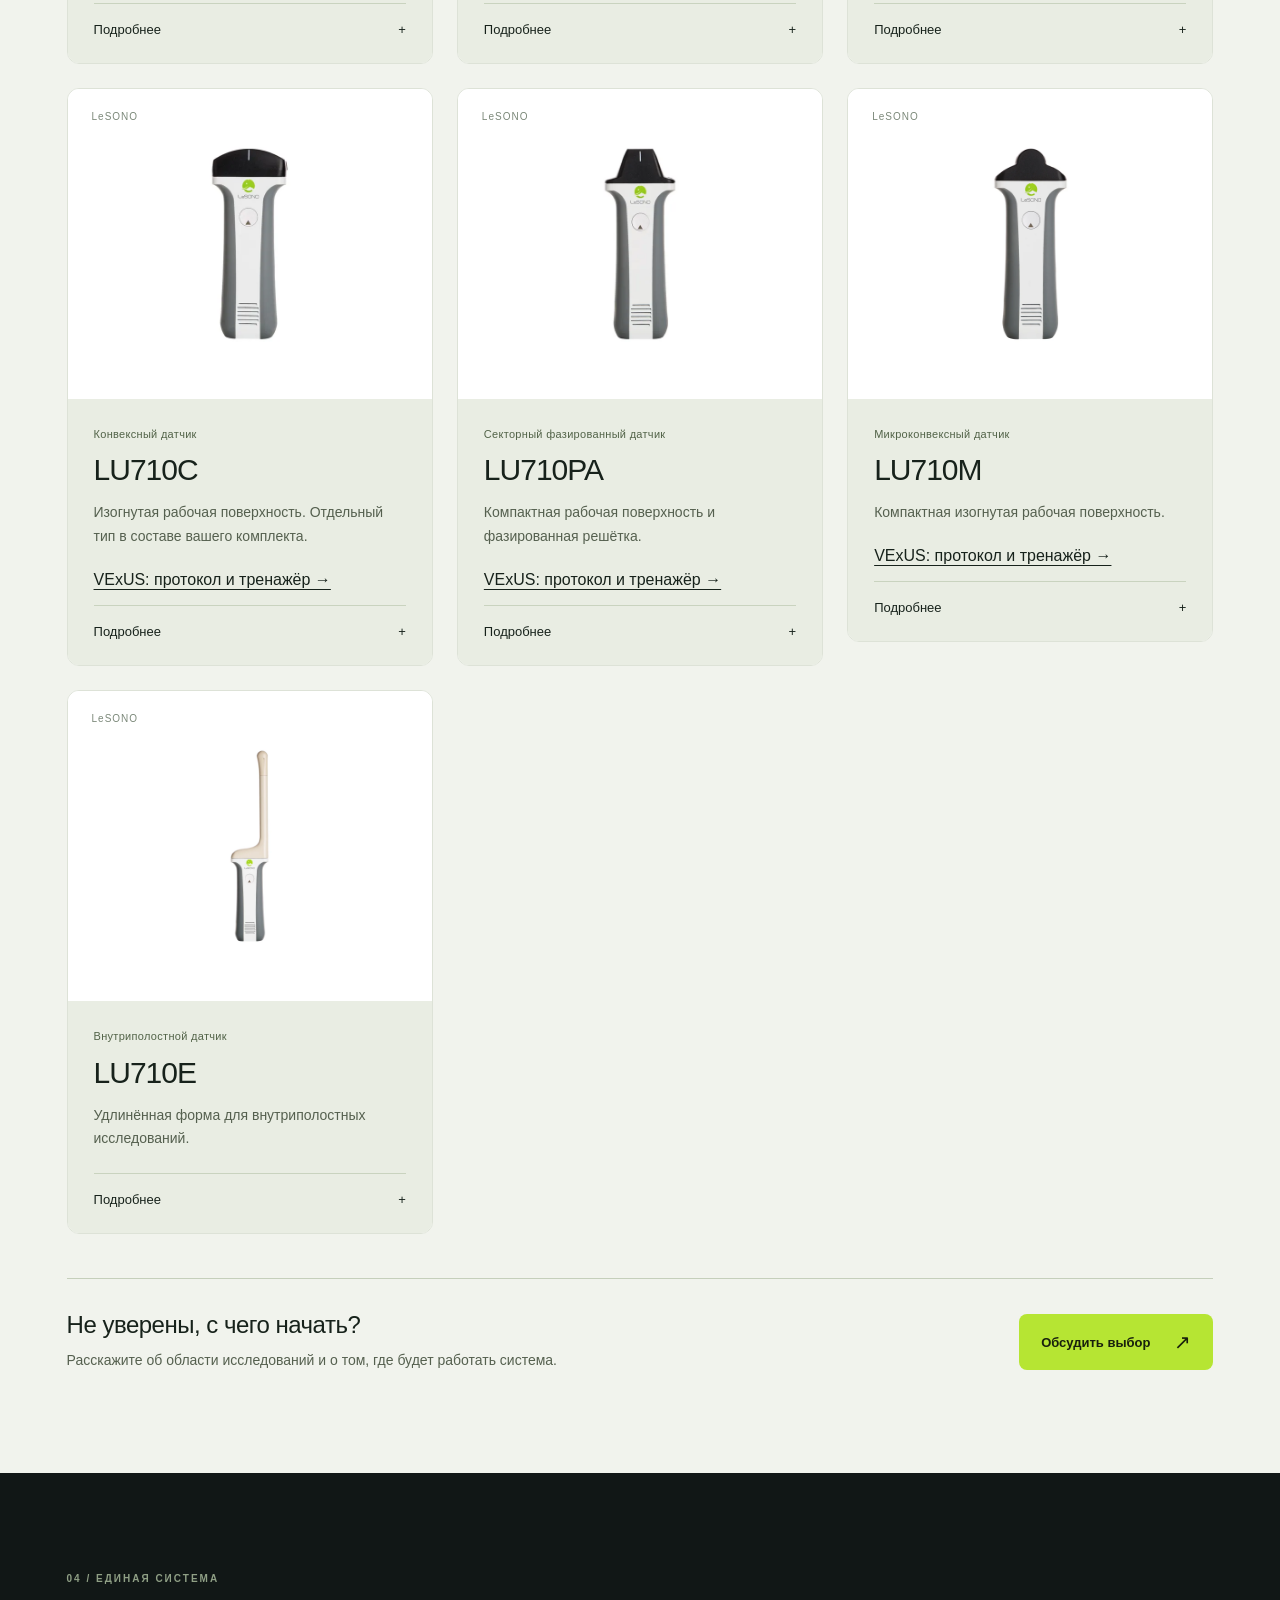
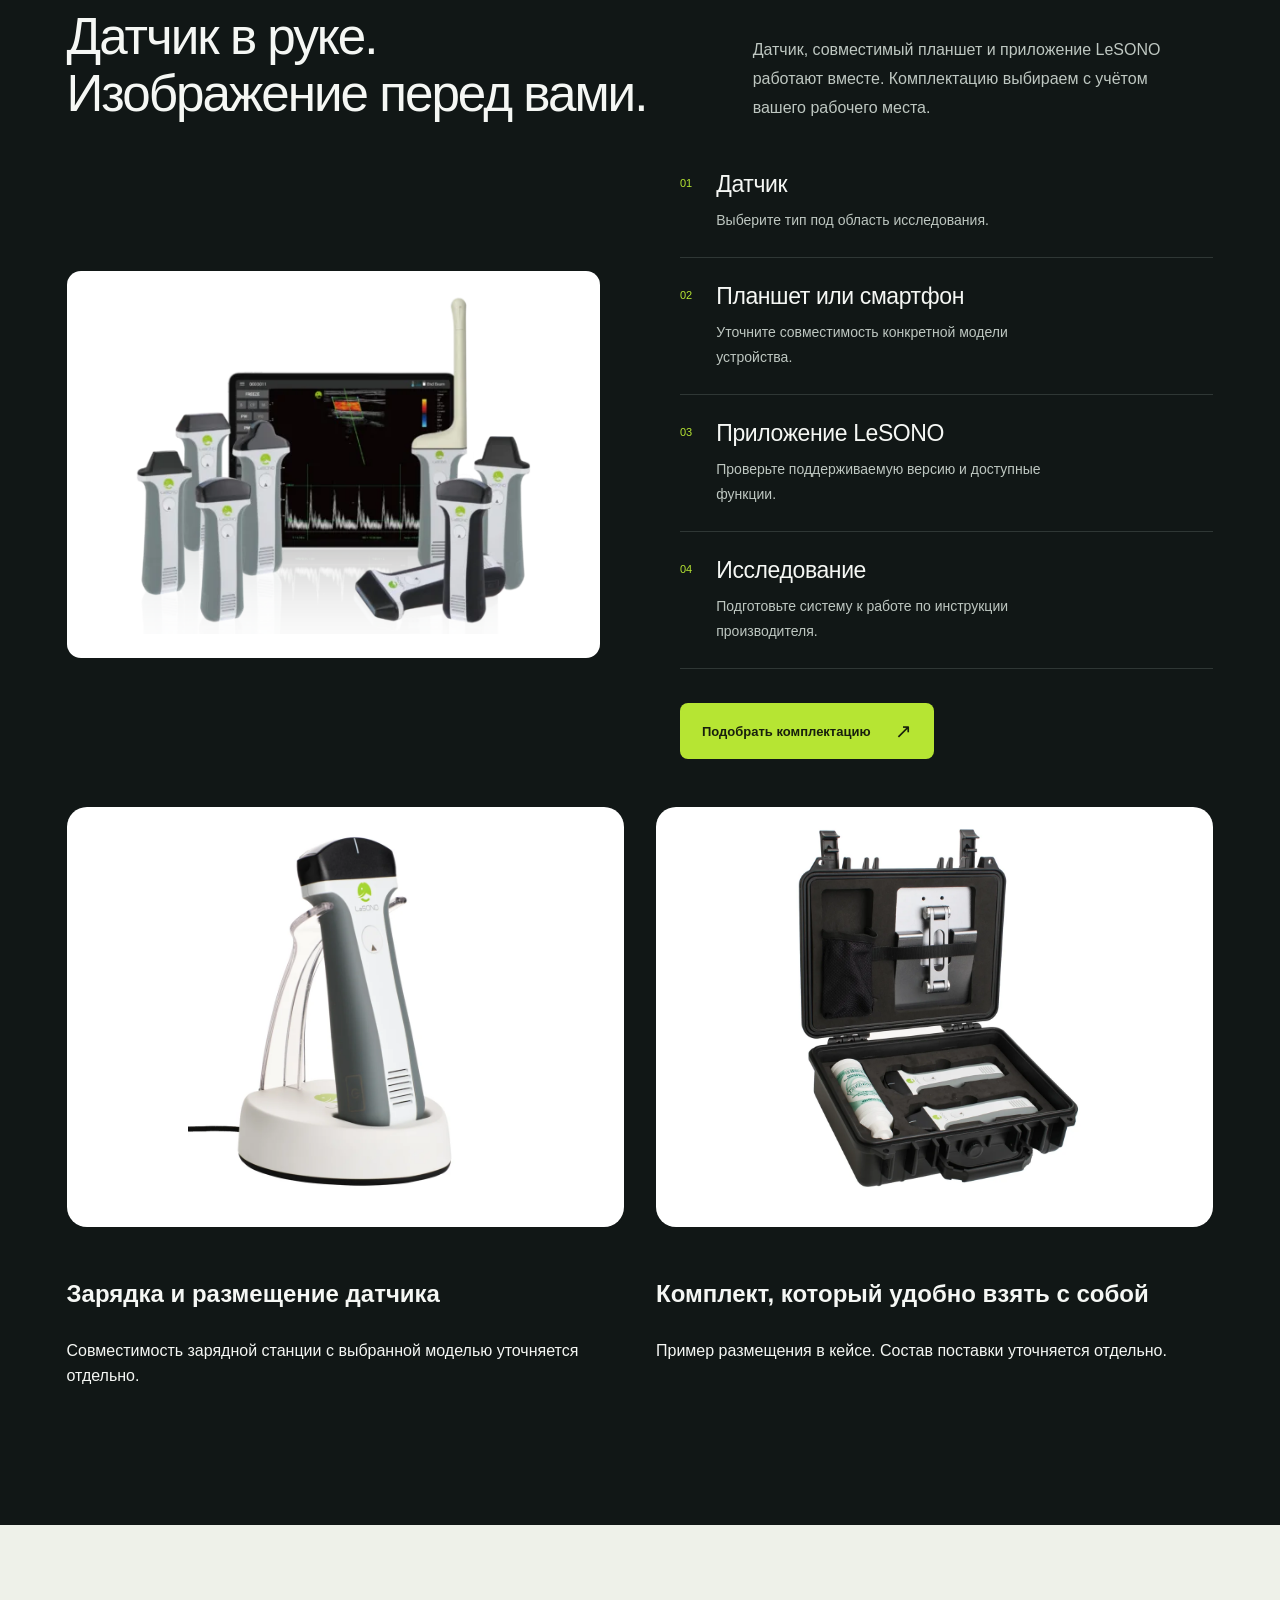
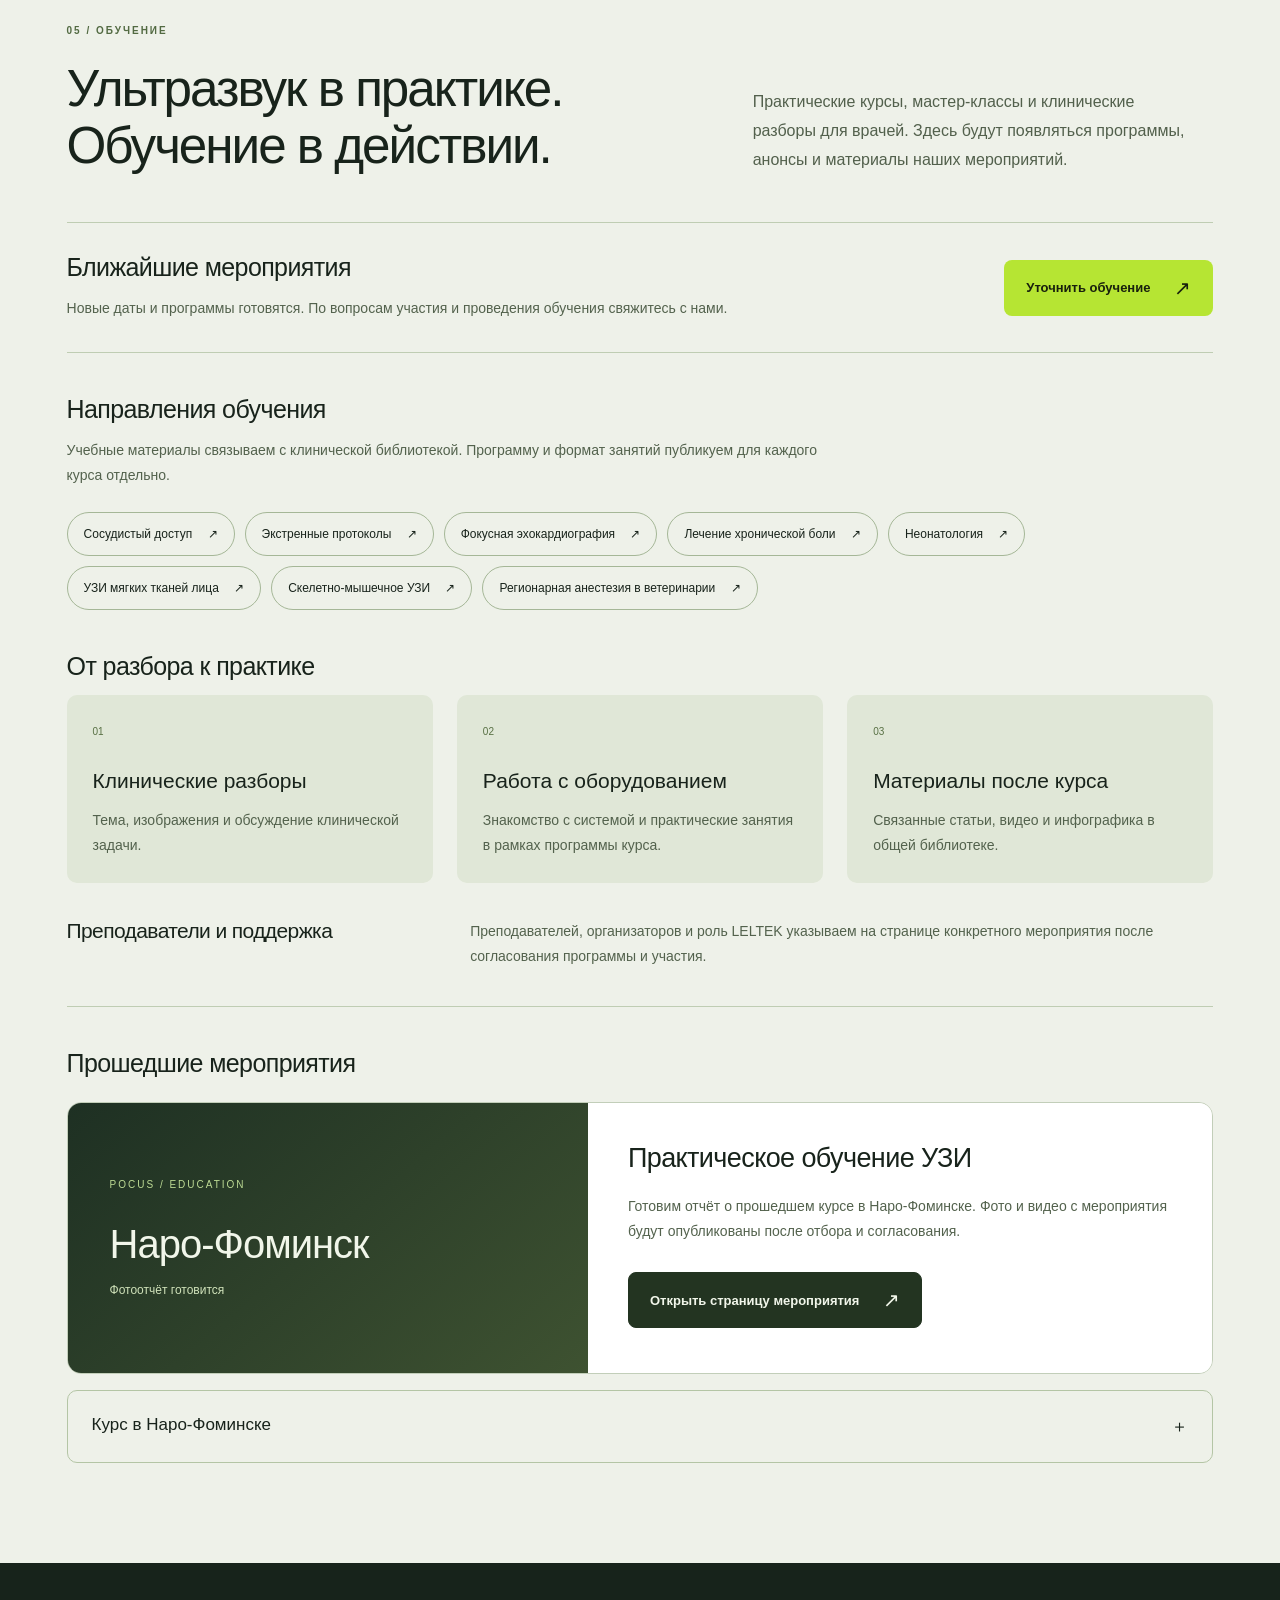
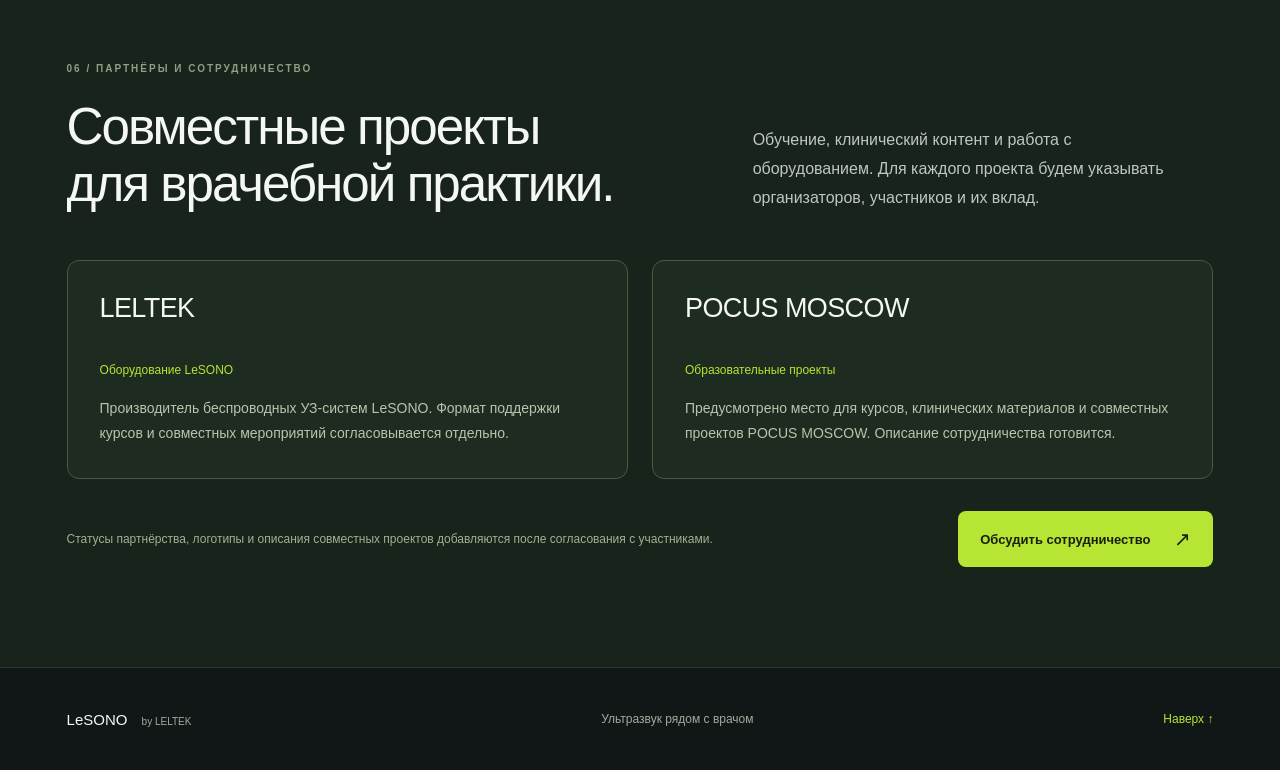
==== commit 1c743994: "Add VExUS protocol and trainer to library with probe navigation" ====
--- a/index.html
+++ b/index.html
@@ -11,7 +11,8 @@
     <link rel="icon" href="./assets/favicon.svg" type="image/svg+xml" />
     <link rel="stylesheet" href="./styles.css" />
     <script src="./app.js" type="module"></script>
-  </head>
+  <link rel="stylesheet" href="./vexus.css">
+</head>
   <body>
     <a class="skip-link" href="#main" data-i18n="skip">К содержимому</a>
     <header class="header">
@@ -105,3 +106,4 @@
     <noscript><p class="noscript-note">Для переключения языка и просмотра моделей включите JavaScript. / Enable JavaScript to switch languages and browse probes.</p></noscript>
   </body>
 </html>
+
--- a/vexus.css
+++ b/vexus.css
@@ -0,0 +1,2 @@
+.vexus-feature{display:flex;align-items:center;justify-content:space-between;gap:28px;padding:30px;border:1px solid #596747;border-radius:20px;margin:24px 0 32px;background:#19231c}.vexus-feature h3{font-size:28px;margin:8px 0}.vexus-feature p{max-width:650px;line-height:1.6}.vexus-feature a{flex-shrink:0}.vexus-resource{display:flex;flex-direction:column;gap:14px;min-width:0}.vexus-resource img{width:100%;height:210px;object-fit:contain;background:#f6f3eb;border-radius:12px}.vexus-resource .button{margin-top:auto;align-self:flex-start}.vexus-resource small{display:block;opacity:.75}.vexus-probes{margin-top:28px;padding:24px;border:1px solid #596747;border-radius:16px}.vexus-probes h4{font-size:23px;margin:0 0 12px}.vexus-probes p{line-height:1.6}.vexus-probes>div{display:flex;flex-wrap:wrap;gap:24px;margin-top:18px}.vexus-catalog-link{display:block;margin:16px 0;text-decoration:underline;text-underline-offset:4px}#vexus-protocol-dialog{width:min(1300px,96vw);max-height:92vh;overflow:auto;padding:26px;border:1px solid #687859;border-radius:18px;background:#202b23;color:#f5f5ee}#vexus-protocol-dialog::backdrop{background:#000b}.vexus-dialog-head{display:flex;align-items:start;justify-content:space-between;gap:18px}.vexus-dialog-head h2{font-size:clamp(22px,3vw,34px);margin:0}.vexus-dialog-head button,.vexus-dialog-actions button{padding:12px;border:1px solid #687859;border-radius:8px;background:#d0ea67;color:#172116;cursor:pointer}.vexus-dialog-actions{display:flex;flex-wrap:wrap;align-items:center;gap:22px;margin:20px 0}.vexus-dialog-actions a,#vexus-protocol-dialog p a{color:#d0ea67;text-decoration:underline}.vexus-caution{padding:14px;background:#121c15;border-radius:8px;line-height:1.6}.vexus-caution summary{cursor:pointer}.vexus-chart{overflow:auto;background:white;border-radius:10px}.vexus-chart img{width:100%;max-width:none;display:block}.vexus-chart.is-zoomed img{width:2732px}#vexus-protocol-dialog>p{line-height:1.6;margin:16px 0}.vexus-catalog-link:focus-visible,.vexus-probes a:focus-visible{outline:2px solid currentColor;outline-offset:5px}@media(max-width:700px){.vexus-feature{flex-direction:column;align-items:flex-start;padding:22px}.vexus-probes>div{flex-direction:column}.vexus-resource img{height:170px}#vexus-protocol-dialog{padding:16px}.vexus-dialog-head{flex-wrap:wrap}}
+.resource-grid:has(.vexus-resource){grid-template-columns:repeat(2,minmax(0,1fr))}@media(max-width:700px){.resource-grid:has(.vexus-resource){grid-template-columns:1fr}}
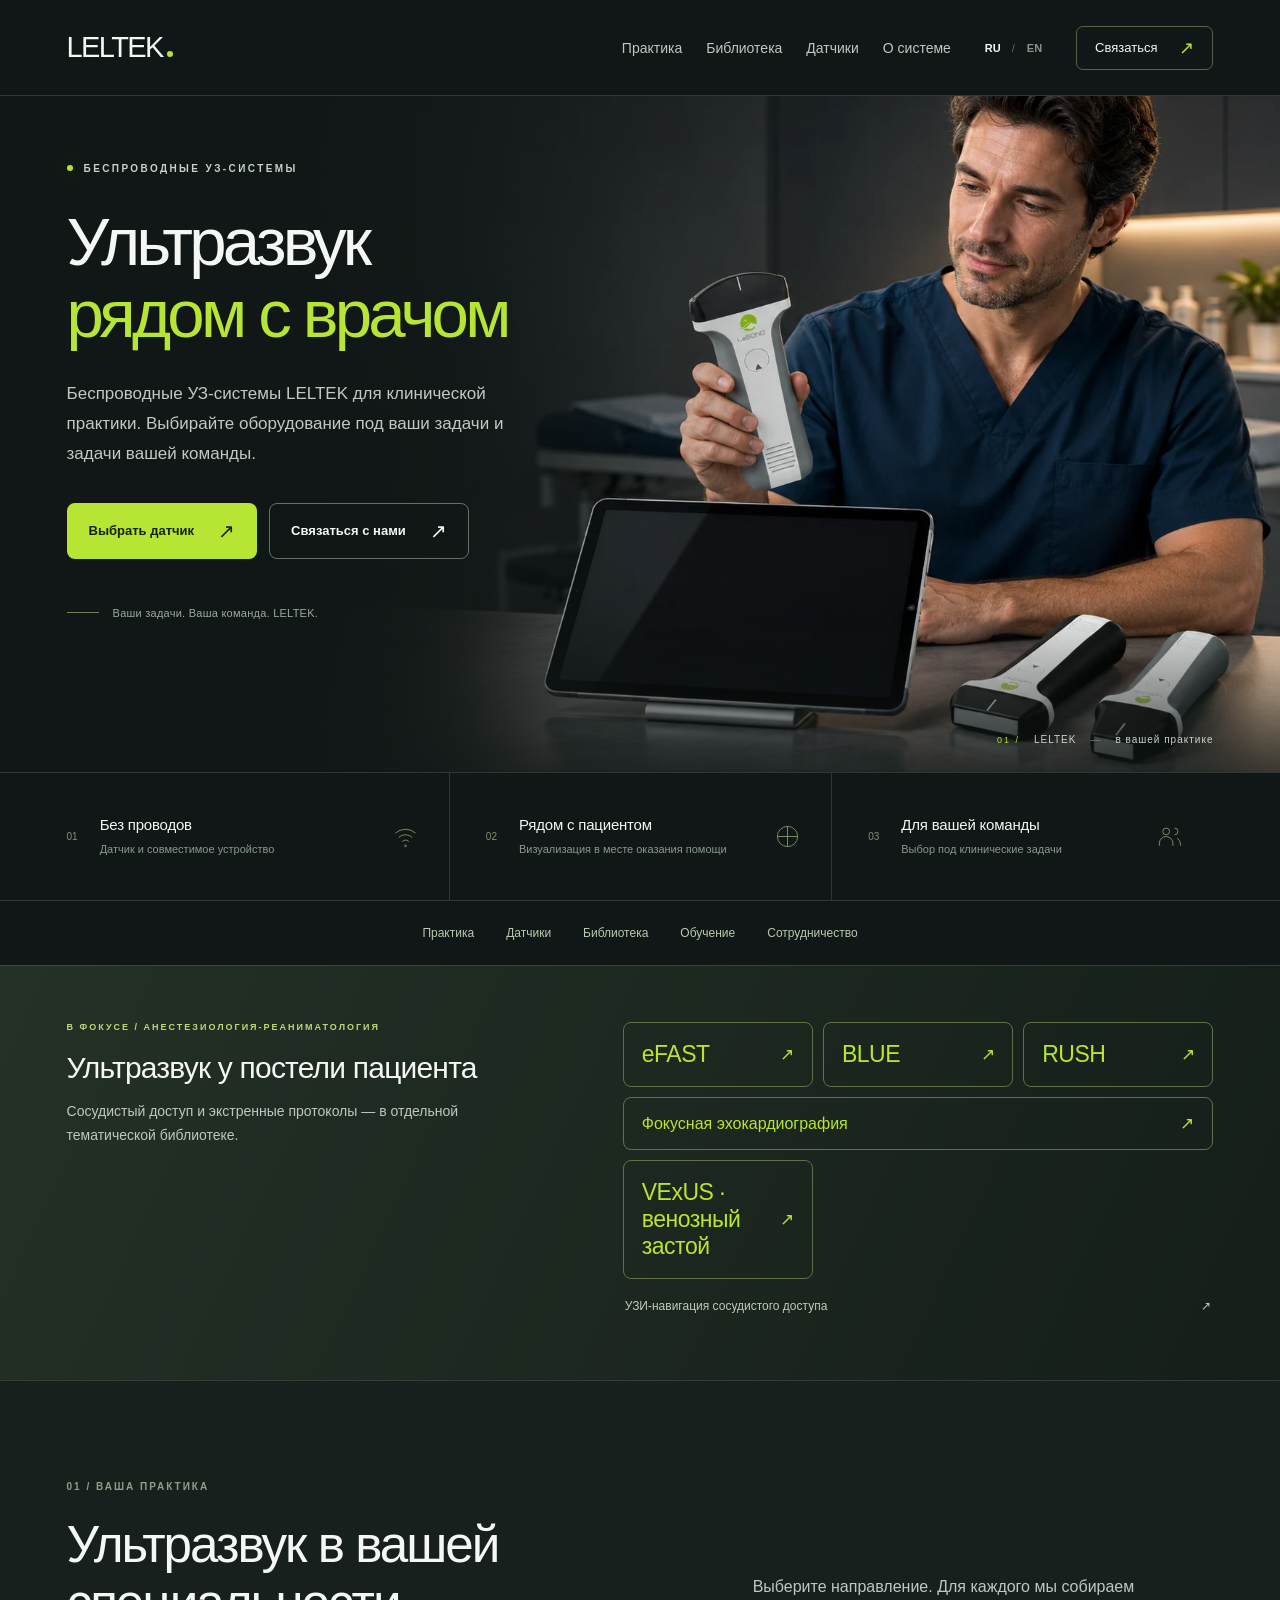
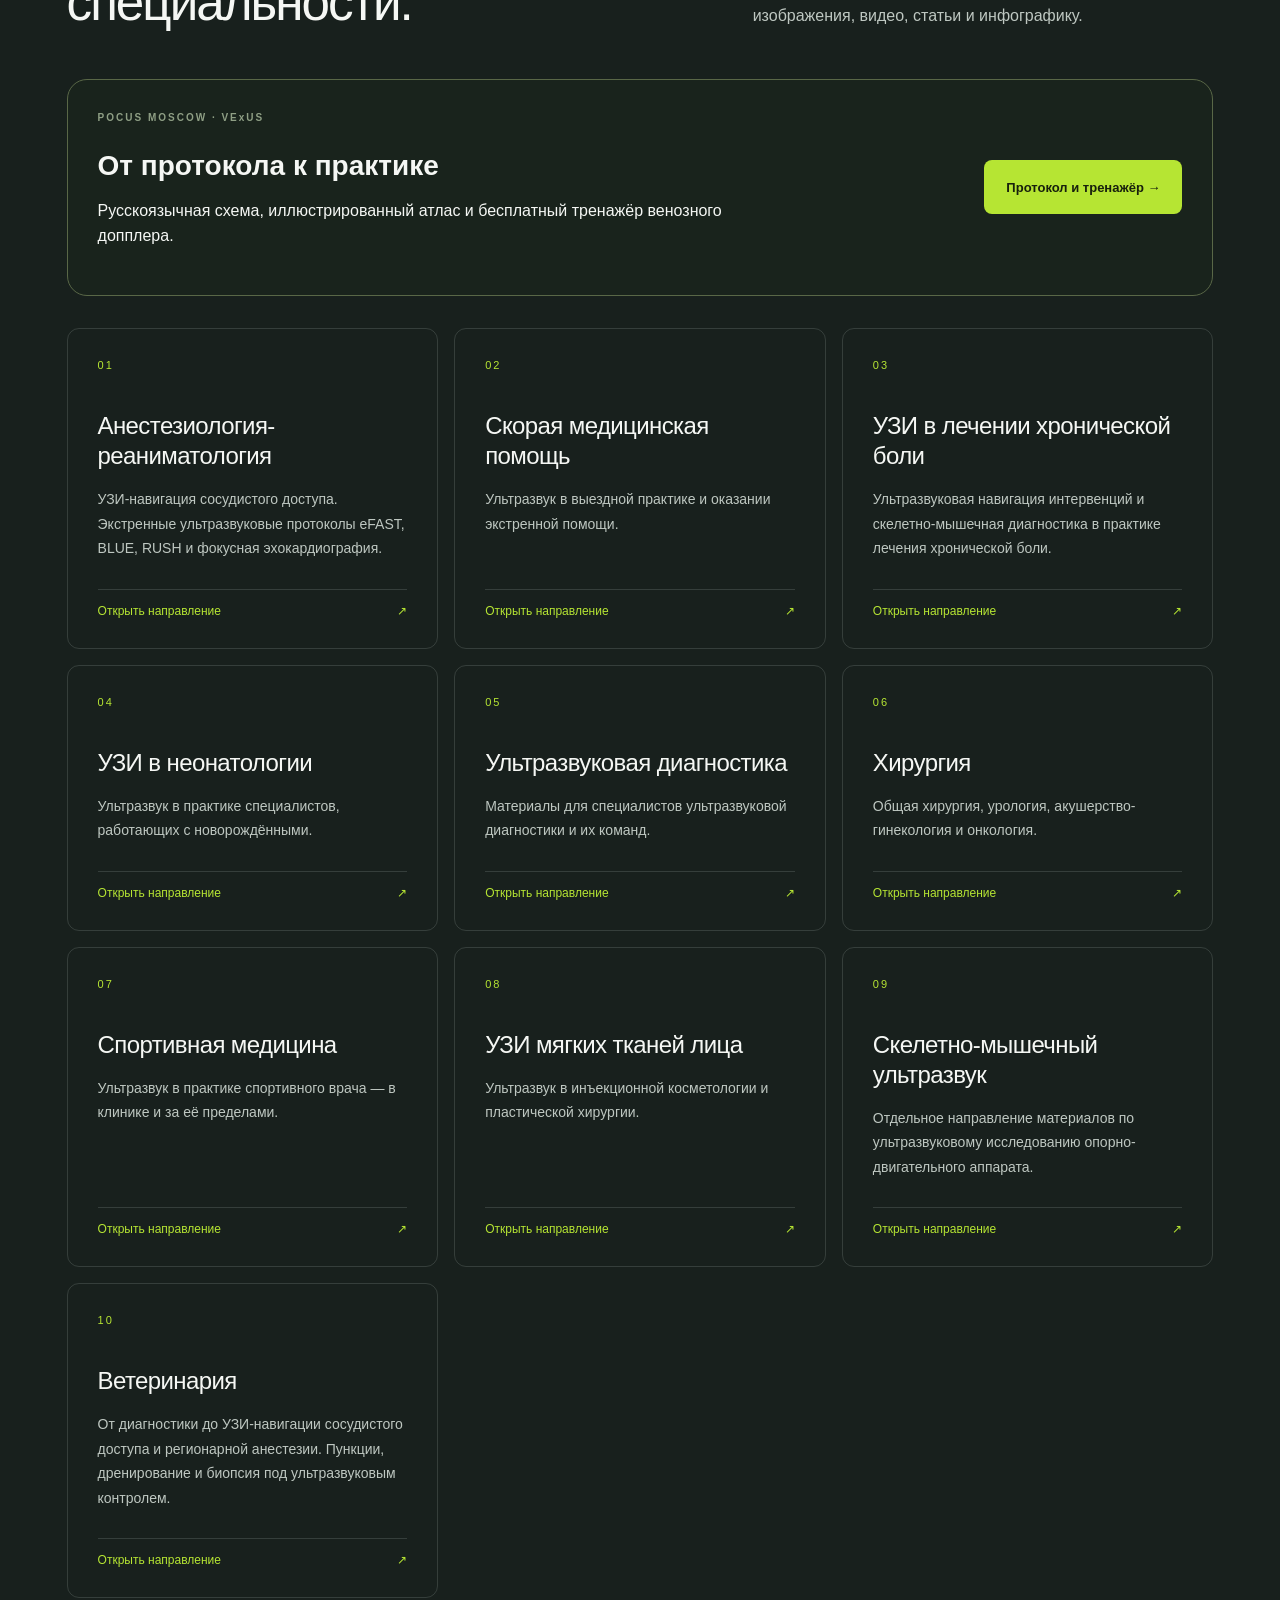
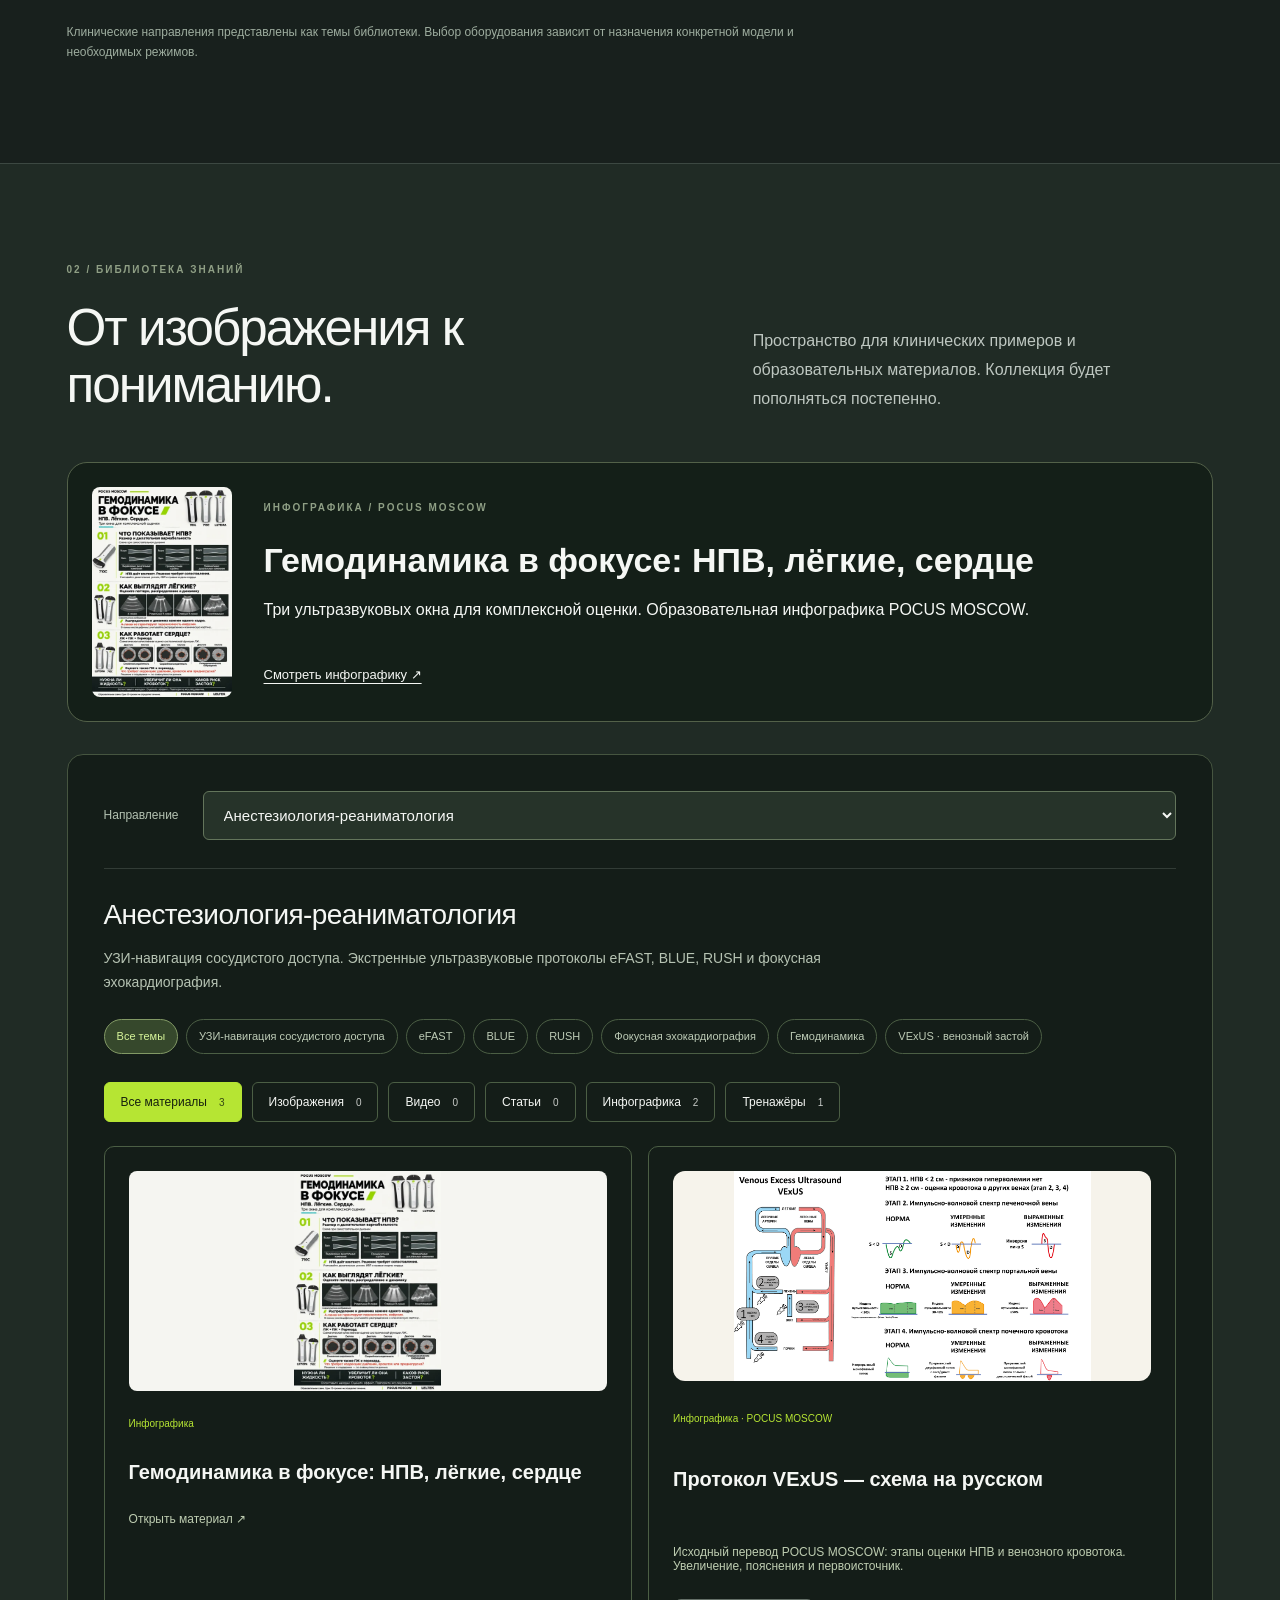
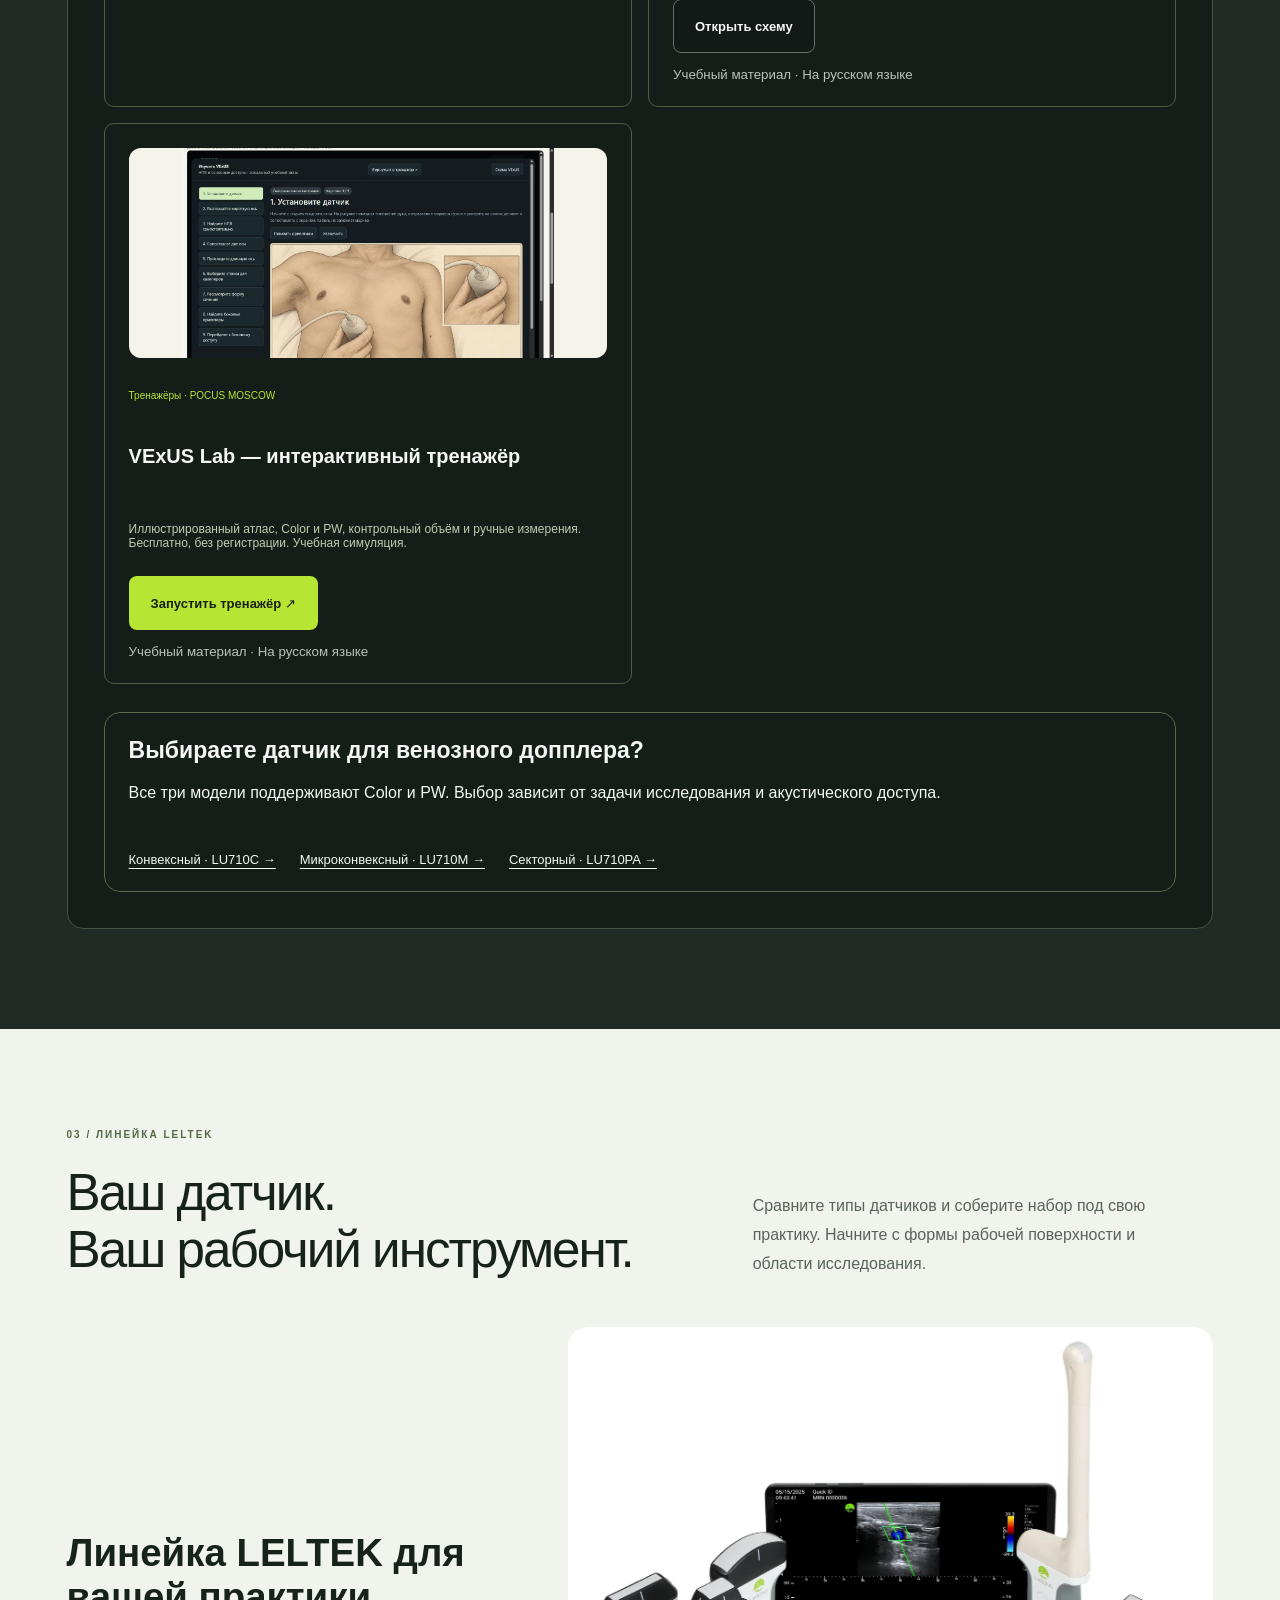
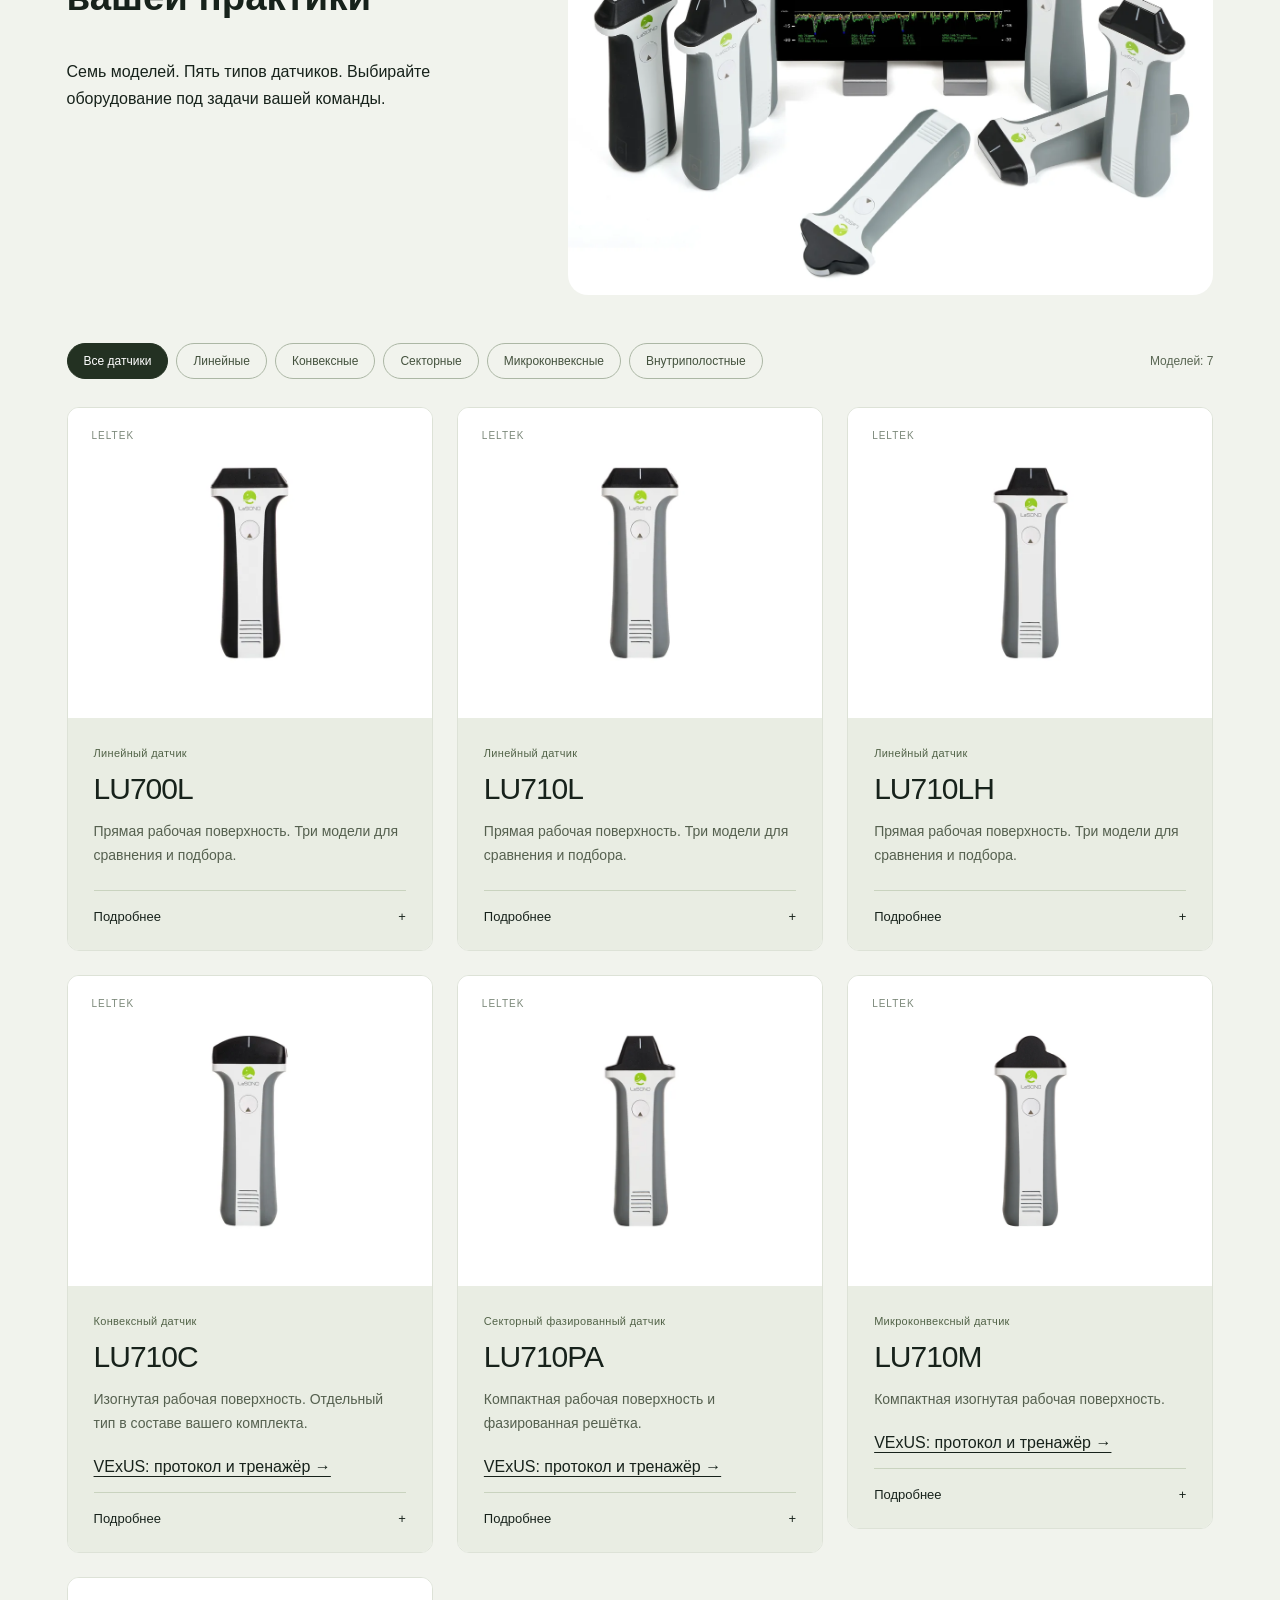
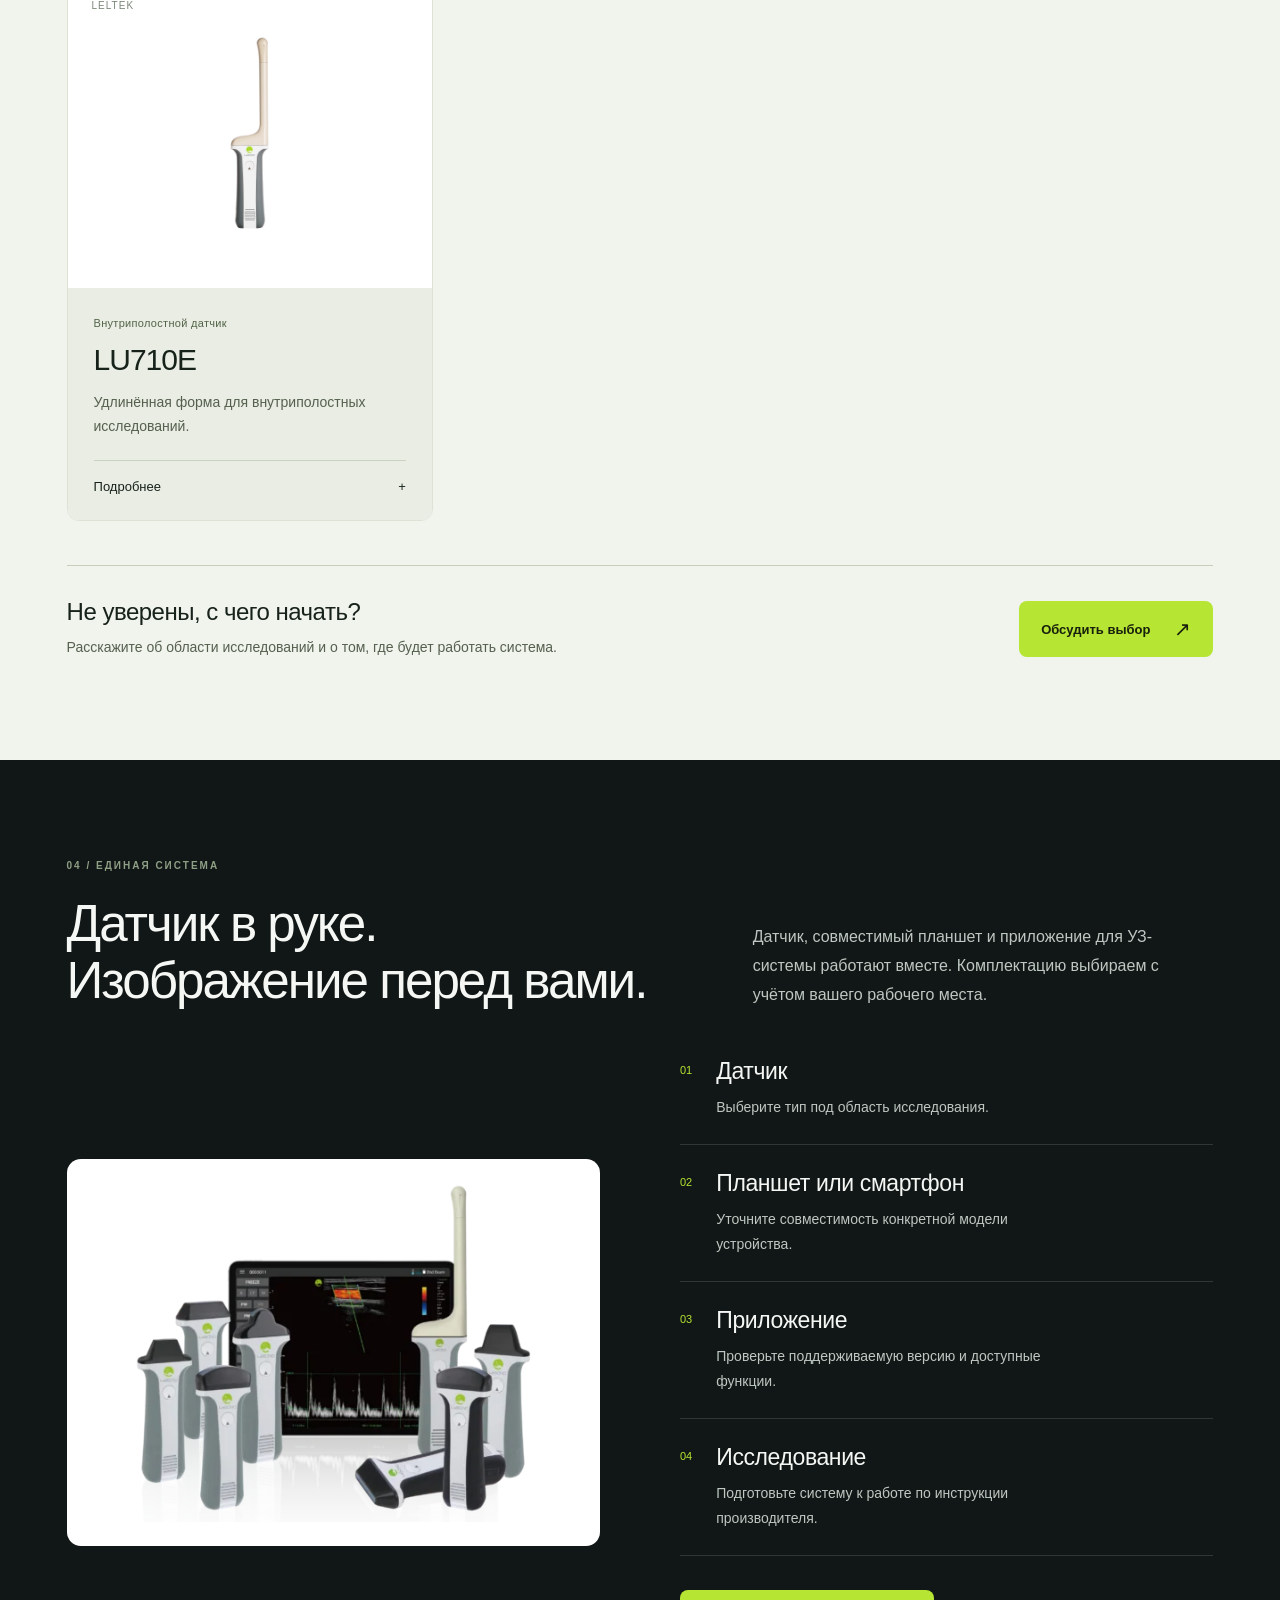
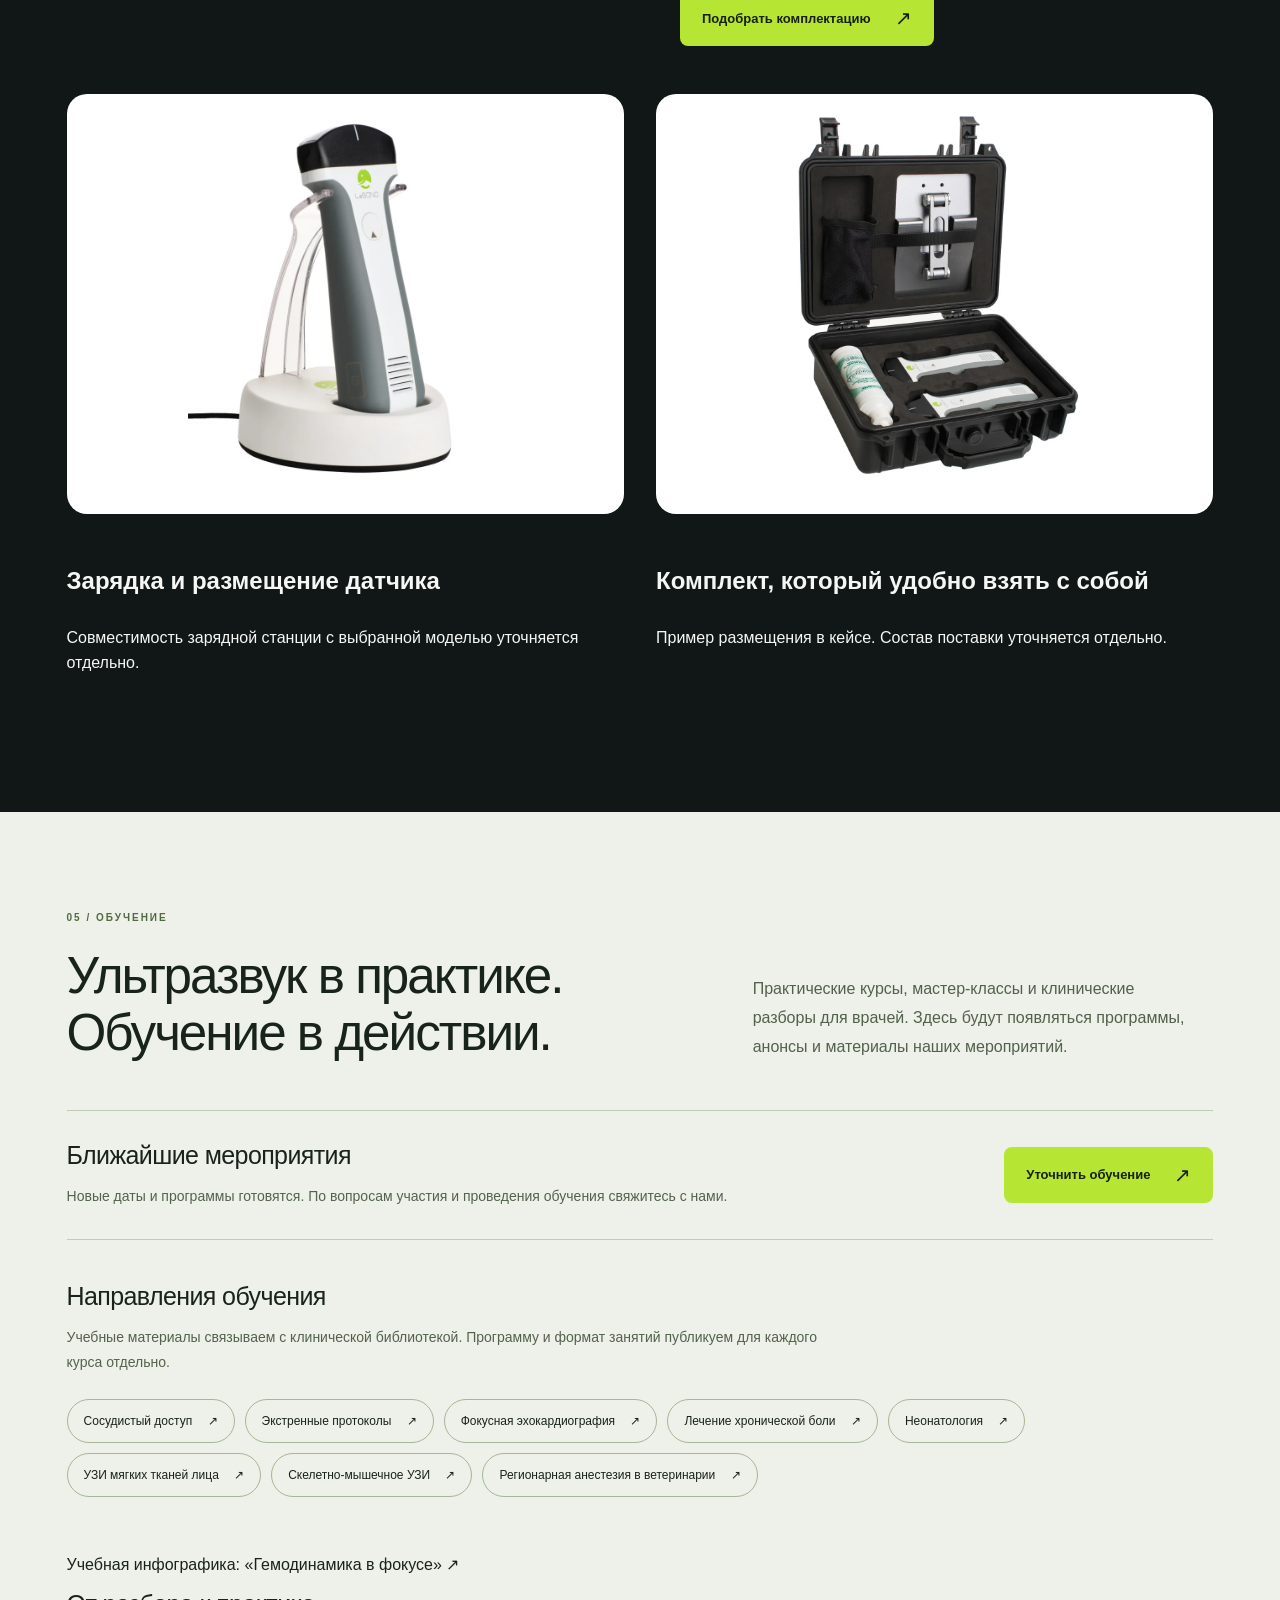
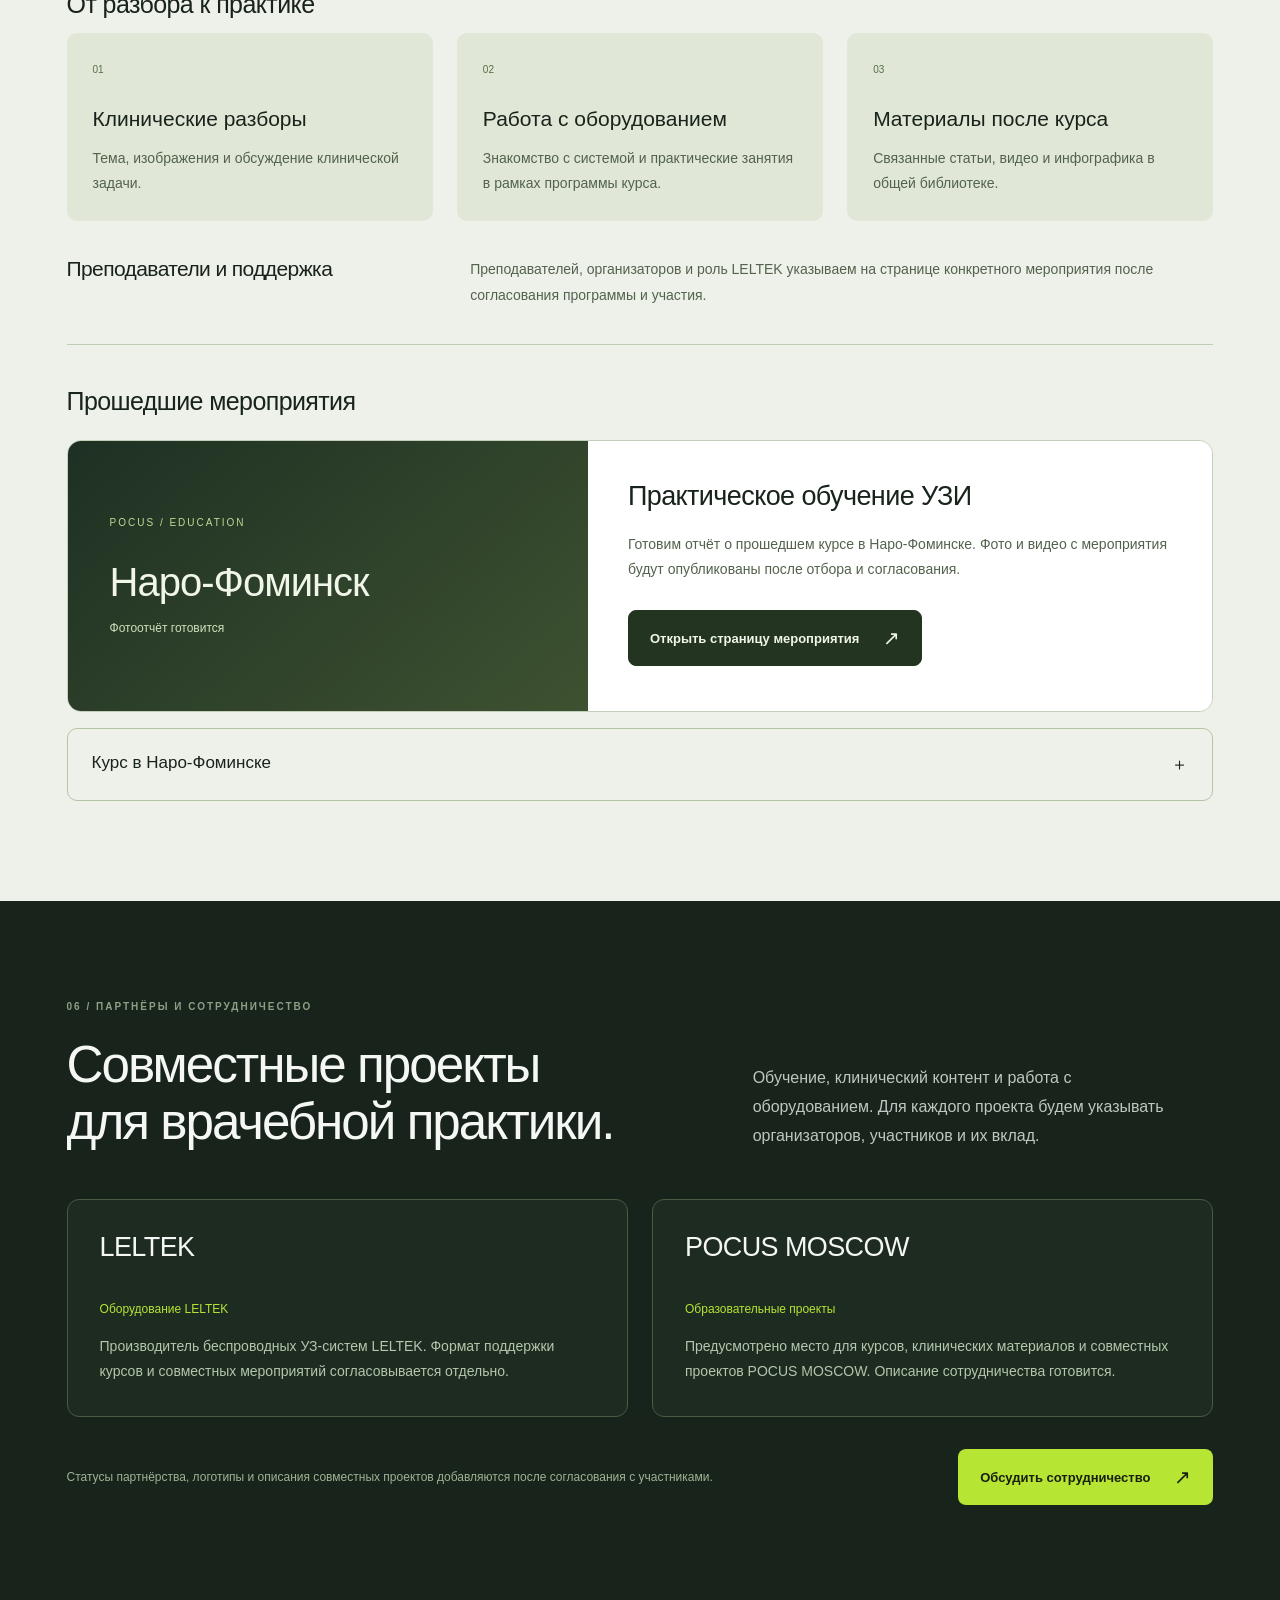
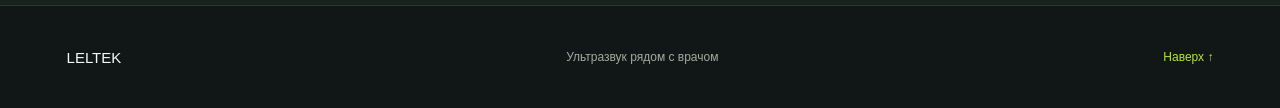
==== commit 578b01c4: "Publish LELTEK-only website branding" ====
--- a/index.html
+++ b/index.html
@@ -6,19 +6,19 @@
     <meta name="color-scheme" content="dark" />
     <meta name="theme-color" content="#111716" />
     <meta name="robots" content="noindex, nofollow" />
-    <meta name="description" content="Беспроводные УЗ-системы LeSONO от LELTEK. Оборудование под ваши задачи и задачи вашей команды." />
-    <title>LeSONO — ультразвук рядом с врачом</title>
+    <meta name="description" content="Беспроводные УЗ-системы LELTEK. Оборудование под ваши задачи и задачи вашей команды." />
+    <title>LELTEK — ультразвук рядом с врачом</title>
     <link rel="icon" href="./assets/favicon.svg" type="image/svg+xml" />
     <link rel="stylesheet" href="./styles.css" />
     <script src="./app.js" type="module"></script>
-  <link rel="stylesheet" href="./vexus.css">
+  <link rel="stylesheet" href="./vexus.css">
 </head>
   <body>
     <a class="skip-link" href="#main" data-i18n="skip">К содержимому</a>
     <header class="header">
-      <a class="brand" href="./" aria-label="LeSONO by LELTEK">
-        <span class="brand-name">Le<span>SONO</span><i aria-hidden="true"></i></span>
-        <span class="brand-by">BY LELTEK</span>
+      <a class="brand" href="./" aria-label="LELTEK">
+        <span class="brand-name">LELTEK<i aria-hidden="true"></i></span>
+
       </a>
       <nav class="navigation" aria-label="Основная навигация" data-i18n-aria="navigation">
         <a class="nav-link" href="#practice" data-i18n="navPractice">Практика</a>
@@ -41,23 +41,23 @@
         <div class="hero-art">
           <picture>
             <source media="(max-width: 767px)" srcset="./assets/hero-mobile.webp" width="900" height="1125" />
-            <img class="hero-image" src="./assets/hero-desktop.webp" width="1448" height="1086" fetchpriority="high" alt="Врач с беспроводным датчиком LeSONO, планшетом и дополнительными датчиками" data-i18n-alt="heroAlt" />
+            <img class="hero-image" src="./assets/hero-desktop.webp" width="1448" height="1086" fetchpriority="high" alt="Врач с беспроводным датчиком LELTEK, планшетом и дополнительными датчиками" data-i18n-alt="heroAlt" />
           </picture>
         </div>
         <div class="hero-copy">
           <p class="eyebrow"><span class="status-dot" aria-hidden="true"></span><span data-i18n="eyebrow">БЕСПРОВОДНЫЕ УЗ-СИСТЕМЫ</span></p>
           <h1 id="hero-title"><span data-i18n="titleFirst">Ультразвук</span><span class="title-accent" data-i18n="titleSecond">рядом с врачом</span></h1>
-          <p class="hero-description" data-i18n="description">Беспроводные УЗ-системы LeSONO от LELTEK для клинической практики. Выбирайте оборудование под ваши задачи и задачи вашей команды.</p>
+          <p class="hero-description" data-i18n="description">Беспроводные УЗ-системы LELTEK для клинической практики. Выбирайте оборудование под ваши задачи и задачи вашей команды.</p>
           <div class="hero-actions">
             <button class="button button-primary" data-open="probes"><span data-i18n="explore">Выбрать датчик</span><span aria-hidden="true">↗</span></button>
             <button class="button button-secondary" data-open="contact"><span data-i18n="contact">Связаться с нами</span><span aria-hidden="true">↗</span></button>
           </div>
-          <div class="hero-signature"><span class="signature-line" aria-hidden="true"></span><span data-i18n="signature">Ваши задачи. Ваша команда. LeSONO.</span></div>
+          <div class="hero-signature"><span class="signature-line" aria-hidden="true"></span><span data-i18n="signature">Ваши задачи. Ваша команда. LELTEK.</span></div>
         </div>
-        <div class="image-caption" aria-hidden="true"><span class="caption-index">01 /</span> LeSONO <span class="caption-separator">—</span> <span data-i18n="caption">в вашей практике</span></div>
+        <div class="image-caption" aria-hidden="true"><span class="caption-index">01 /</span> LELTEK <span class="caption-separator">—</span> <span data-i18n="caption">в вашей практике</span></div>
       </section>
 
-      <section class="principles" aria-label="Система LeSONO" data-i18n-aria="principlesLabel">
+      <section class="principles" aria-label="Система LELTEK" data-i18n-aria="principlesLabel">
         <div class="principle"><span class="principle-index">01</span><div><h2 data-i18n="principleOne">Без проводов</h2><p data-i18n="principleOneText">Датчик и совместимое устройство</p></div><svg viewBox="0 0 32 32" fill="none" aria-hidden="true"><path d="M4 12a18 18 0 0 1 24 0M8 17a12 12 0 0 1 16 0M12 22a6 6 0 0 1 8 0"/><circle cx="16" cy="27" r="1"/></svg></div>
         <div class="principle"><span class="principle-index">02</span><div><h2 data-i18n="principleTwo">Рядом с пациентом</h2><p data-i18n="principleTwoText">Визуализация в месте оказания помощи</p></div><svg viewBox="0 0 32 32" fill="none" aria-hidden="true"><path d="M16 4v24M4 16h24"/><circle cx="16" cy="16" r="12"/></svg></div>
         <div class="principle"><span class="principle-index">03</span><div><h2 data-i18n="principleThree">Для вашей команды</h2><p data-i18n="principleThreeText">Выбор под клинические задачи</p></div><svg viewBox="0 0 32 32" fill="none" aria-hidden="true"><circle cx="12" cy="10" r="4"/><path d="M4 27v-3a8 8 0 0 1 16 0v3M22 6a4 4 0 0 1 0 8M25 18a8 8 0 0 1 4 7v2"/></svg></div>
@@ -67,7 +67,7 @@
     <dialog id="probes-dialog" class="dialog probes-dialog" aria-labelledby="probes-title">
       <div class="dialog-inner">
         <button class="close-button" data-close aria-label="Закрыть" data-i18n-aria="close">×</button>
-        <p class="eyebrow" data-i18n="range">ЛИНЕЙКА LESONO</p>
+        <p class="eyebrow" data-i18n="range">ЛИНЕЙКА LELTEK</p>
         <h2 id="probes-title" data-i18n="probesTitle">Выберите свой датчик</h2>
         <p class="dialog-intro" data-i18n="probesIntro">Начните с типа датчика. Для уточнения комплектации свяжитесь с нами.</p>
         <div class="filter-list" role="group" aria-label="Тип датчика" data-i18n-aria="probeType">
@@ -87,7 +87,7 @@
     <dialog id="system-dialog" class="dialog small-dialog" aria-labelledby="system-title">
       <div class="dialog-inner">
         <button class="close-button" data-close aria-label="Закрыть" data-i18n-aria="close">×</button>
-        <p class="eyebrow">LESONO BY LELTEK</p>
+        <p class="eyebrow">LELTEK</p>
         <h2 id="system-title" data-i18n="systemTitle">От датчика к изображению</h2>
         <p class="dialog-intro" data-i18n="systemIntro">Беспроводной датчик работает вместе с приложением на совместимом устройстве. Состав системы подбирается под задачи вашей практики.</p>
         <ol class="system-steps"><li><span data-i18n="stepOne">Выберите датчик</span></li><li><span data-i18n="stepTwo">Уточните совместимость устройства</span></li><li><span data-i18n="stepThree">Подберите комплектацию</span></li></ol>
--- a/styles.css
+++ b/styles.css
@@ -22,3 +22,8 @@
 
 .range-intro{display:grid;grid-template-columns:1fr 1.4fr;gap:40px;align-items:center;margin:32px 0 48px}.range-intro h3{font-size:clamp(26px,3vw,42px);line-height:1.15}.range-intro p{line-height:1.7}.range-intro img{width:100%;height:auto;border-radius:20px}.accessory-grid{display:grid;grid-template-columns:1fr 1fr;gap:32px;margin-top:48px}.accessory-grid figure{margin:0;min-width:0}.accessory-grid img{width:100%;height:420px;object-fit:contain;background:white;border-radius:20px}.accessory-grid figcaption{padding:20px 0;line-height:1.6}.accessory-grid h3{font-size:24px}.probe-gallery{display:grid;grid-template-columns:1fr 1fr;gap:12px;margin:20px 0}.probe-gallery a{color:inherit;font-size:12px}.probe-gallery img{width:100%;height:220px;object-fit:contain;background:white}.video-planned{margin-top:24px;border:1px solid #59635c;border-radius:18px;overflow:hidden}.video-placeholder{aspect-ratio:16/9;background:linear-gradient(135deg,#17271f,#303c35);display:grid;place-items:center;color:#d8e6ce;text-align:center;padding:20px}.video-planned>div+div{padding:24px}.video-planned h4{font-size:clamp(22px,3vw,32px);line-height:1.25}.video-planned p{line-height:1.65}.system-layout .kit-figure img{object-fit:contain}.catalog-photo img{object-fit:contain}@media(max-width:767px){.range-intro,.accessory-grid{grid-template-columns:1fr;gap:24px}.accessory-grid img{height:360px}.probe-gallery img{height:180px}}
 .system-layout .kit-figure img{max-width:444px;height:auto;margin:auto;display:block}.system-layout .kit-figure{display:grid;place-items:center}
+
+/* Educational infographic resource */
+.featured-infographic{display:grid;grid-template-columns:140px 1fr;gap:32px;align-items:center;background:#141f18;border:1px solid #536149;border-radius:20px;padding:24px;margin:0 0 32px;color:inherit;text-decoration:none}.featured-infographic img{width:140px;height:auto;border-radius:8px}.featured-infographic h3{font-size:clamp(23px,3vw,34px);line-height:1.2;margin:12px 0}.featured-infographic p{line-height:1.6}.featured-infographic:focus-visible{outline:3px solid #b6e533;outline-offset:4px}.resource-card img{width:100%;height:220px;object-fit:contain;background:#f5f5f1;border-radius:8px;margin-bottom:18px}.education-resource-link a{color:inherit;text-underline-offset:4px}.resource-page{background:#111716;color:#f3f4ed}.resource-page main{max-width:1120px;margin:auto;padding:32px 40px 80px}.resource-navigation{display:flex;justify-content:space-between;gap:24px;flex-wrap:wrap}.resource-navigation a{color:inherit;text-decoration:none}.resource-navigation>div{display:flex;gap:20px}.resource-navigation [aria-current]{color:#b6e533;text-decoration:underline;text-underline-offset:6px}.resource-header{margin:64px 0 30px}.resource-header h1{font-size:clamp(32px,5vw,62px);line-height:1.08;max-width:950px;margin:20px 0}.resource-page p{line-height:1.75}.resource-actions{display:flex;gap:16px;flex-wrap:wrap}.resource-page .button-secondary{color:#f3f4ed;border:1px solid #89927f}.infographic-full{margin:36px 0 48px}.infographic-full img{display:block;width:100%;height:auto;max-width:1024px;margin:auto}.resource-summary,.resource-sources,.resource-related{max-width:850px;margin:48px auto;padding-top:28px;border-top:1px solid #536149}.resource-page h2{font-size:30px}.resource-page h3{font-size:22px;margin:28px 0 12px}.resource-page a{overflow-wrap:anywhere}.resource-sources a,.resource-related a{color:#c4e98a;text-underline-offset:4px}.resource-sources li{margin:14px 0}.resource-related a{display:inline-block;margin:0 24px 16px 0}@media(max-width:600px){.resource-page main{padding:24px 20px 48px}.resource-header{margin-top:40px}.featured-infographic{grid-template-columns:80px 1fr;padding:16px;gap:18px}.featured-infographic img{width:80px}.featured-infographic h3{font-size:23px}.featured-infographic .section-label{font-size:10px}.resource-actions .button{width:100%;justify-content:center}}
+
+.resource-vexus{max-width:850px;margin:48px auto;padding:28px;border:1px solid #536149;border-radius:18px;background:#19251d}.resource-vexus h2{margin-top:12px}.resource-vexus .resource-actions{margin-top:24px}@media(max-width:600px){.resource-vexus{padding:20px}}
